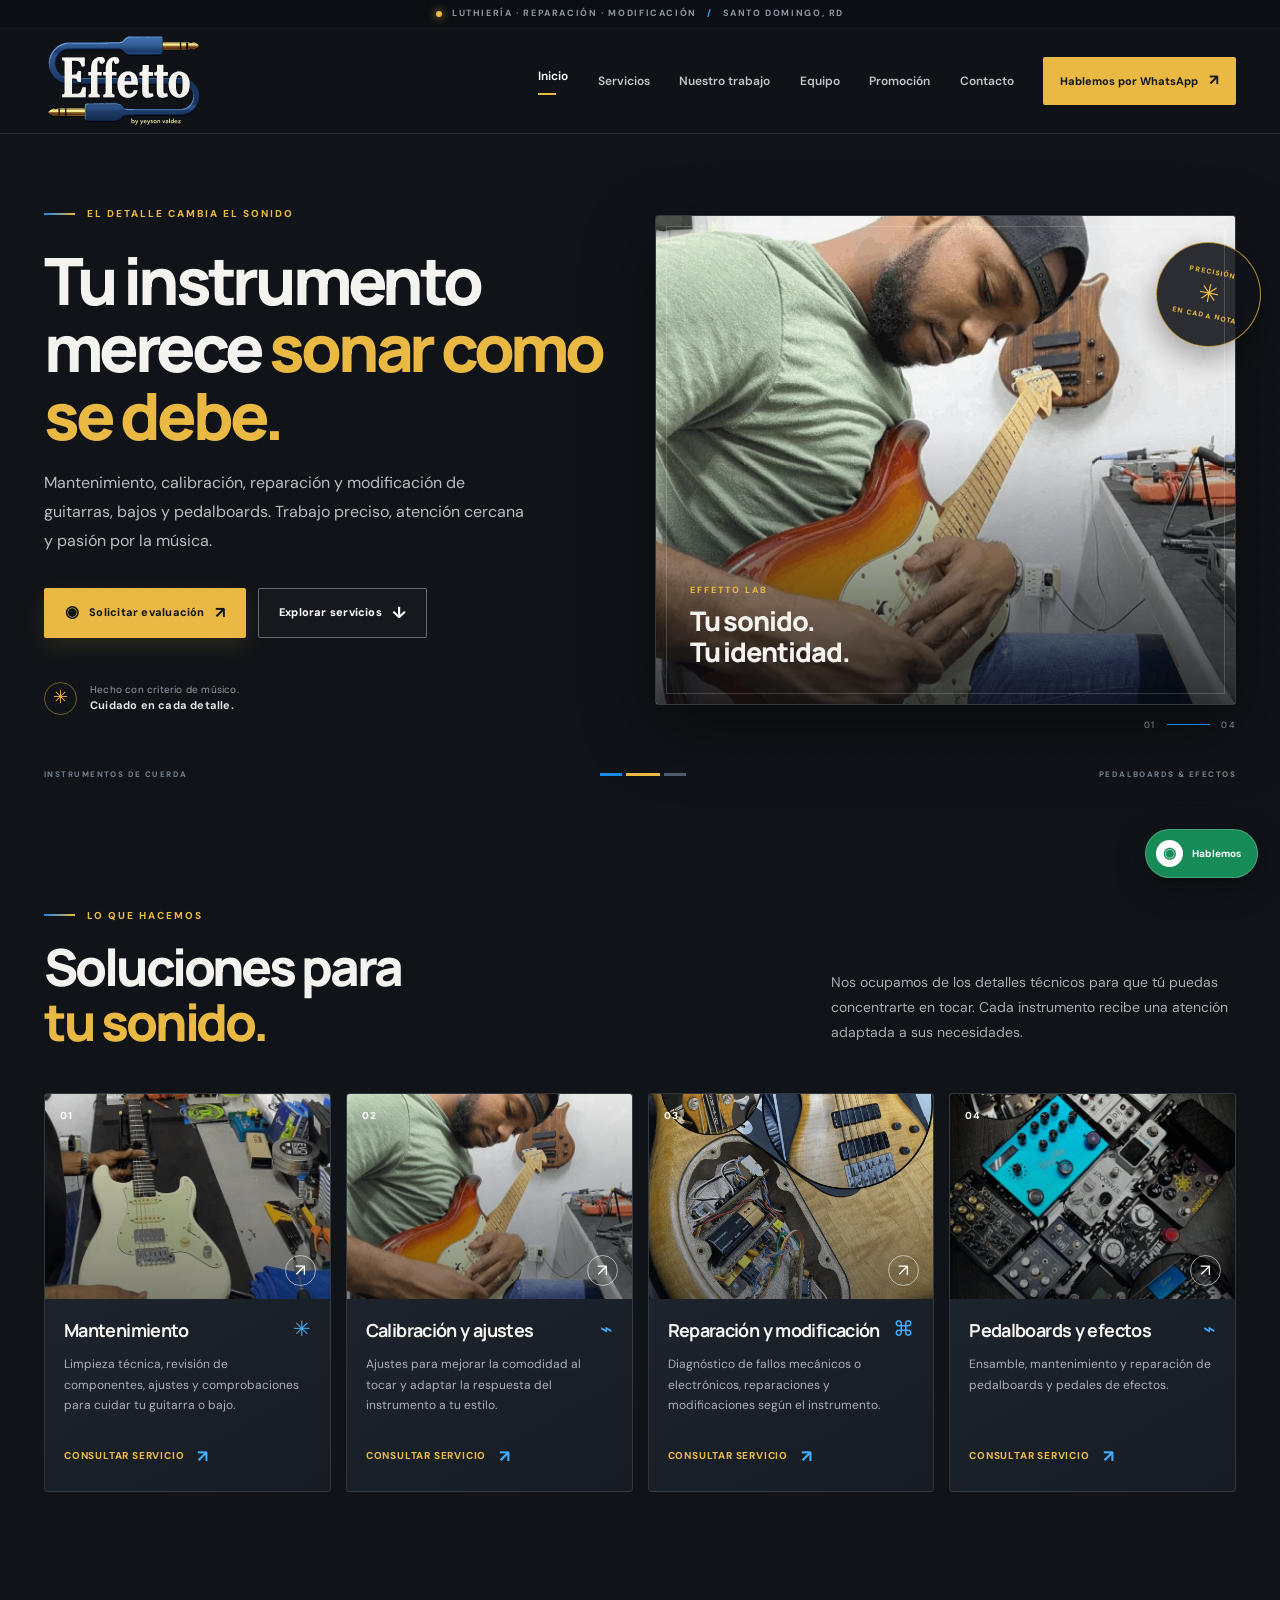
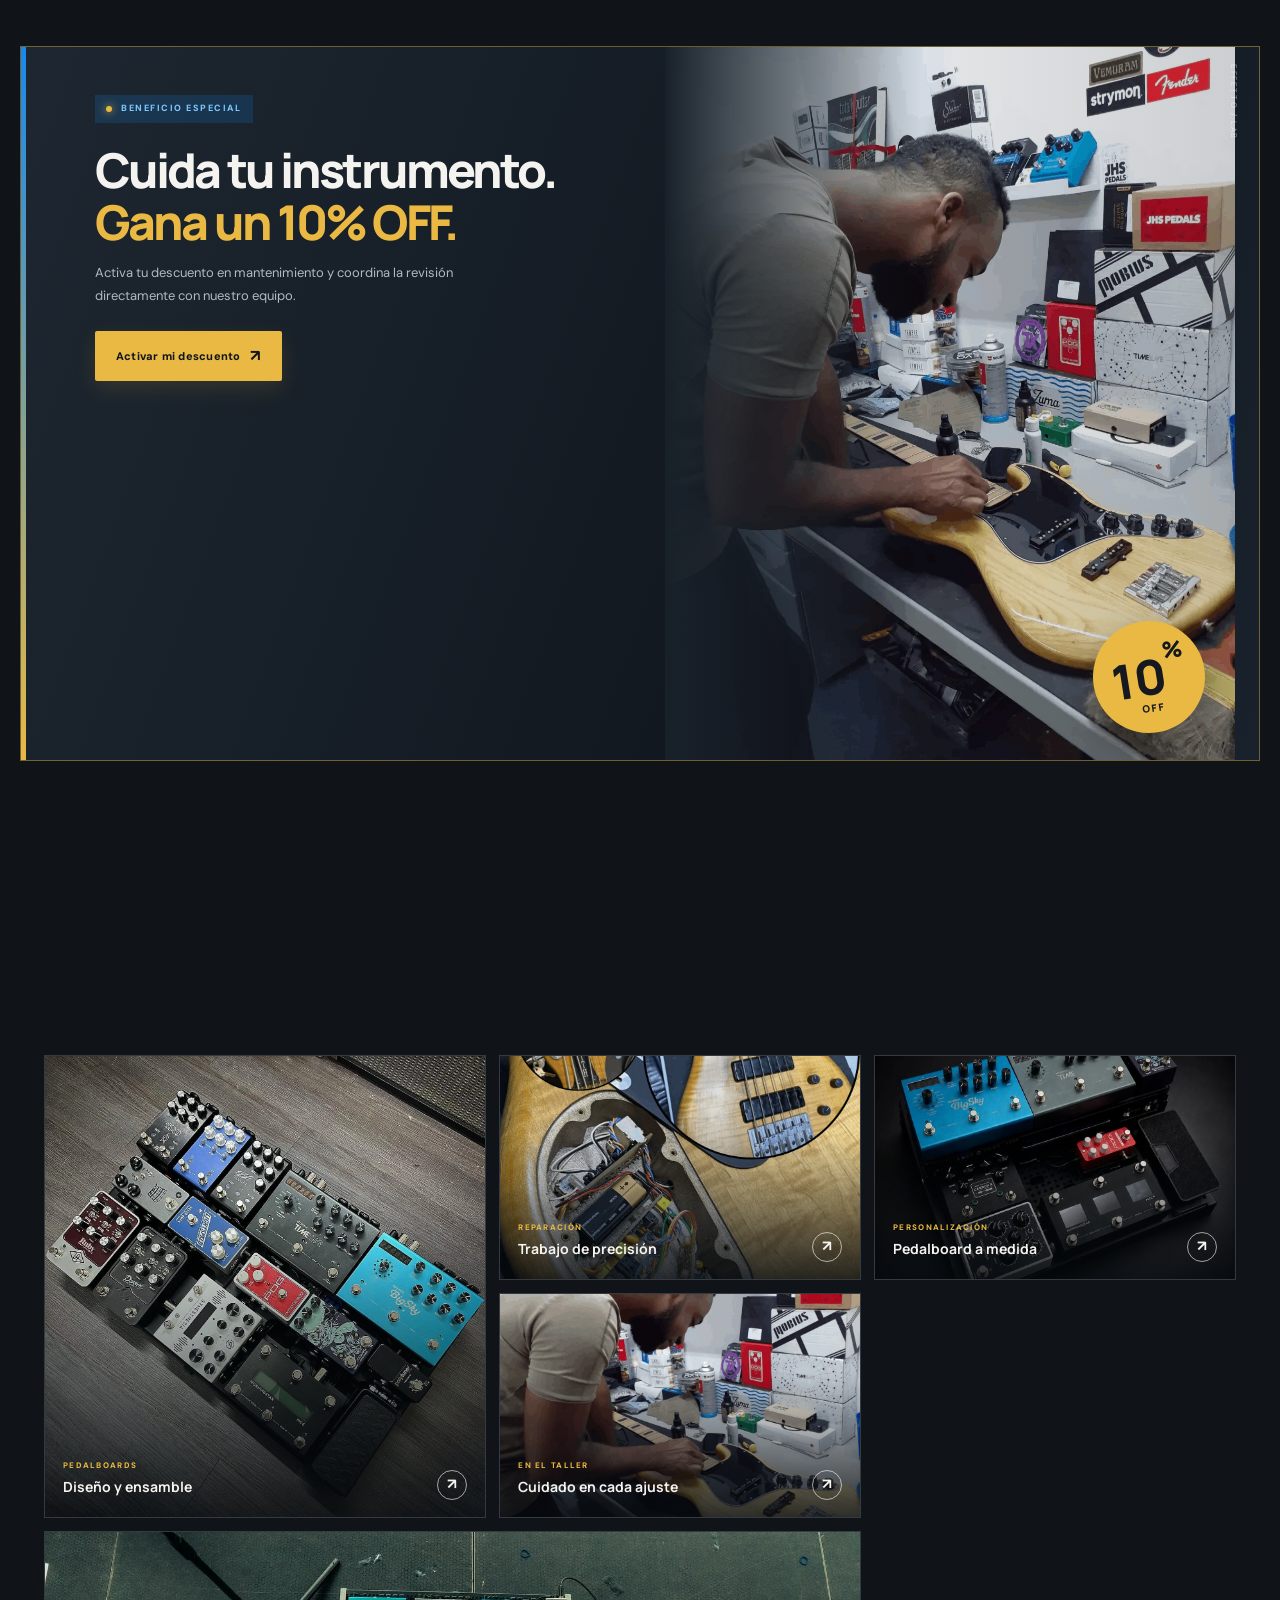
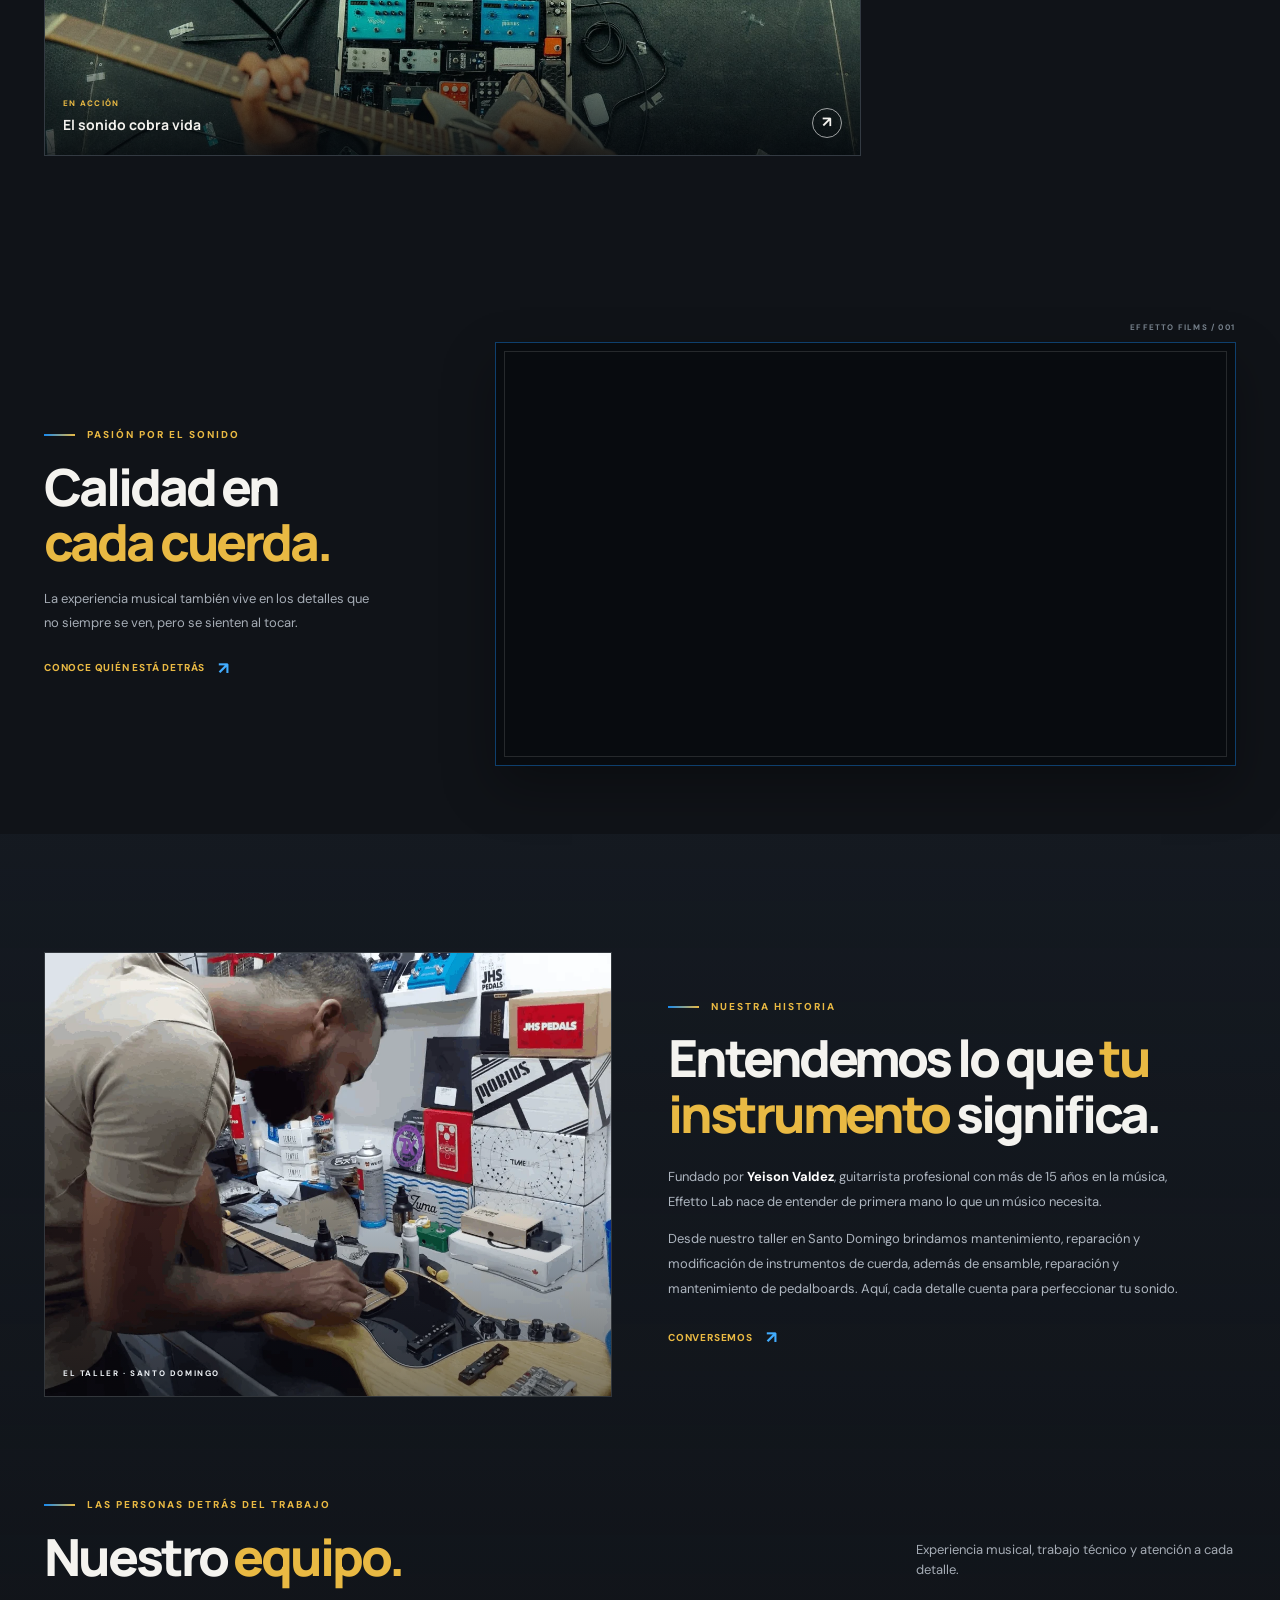
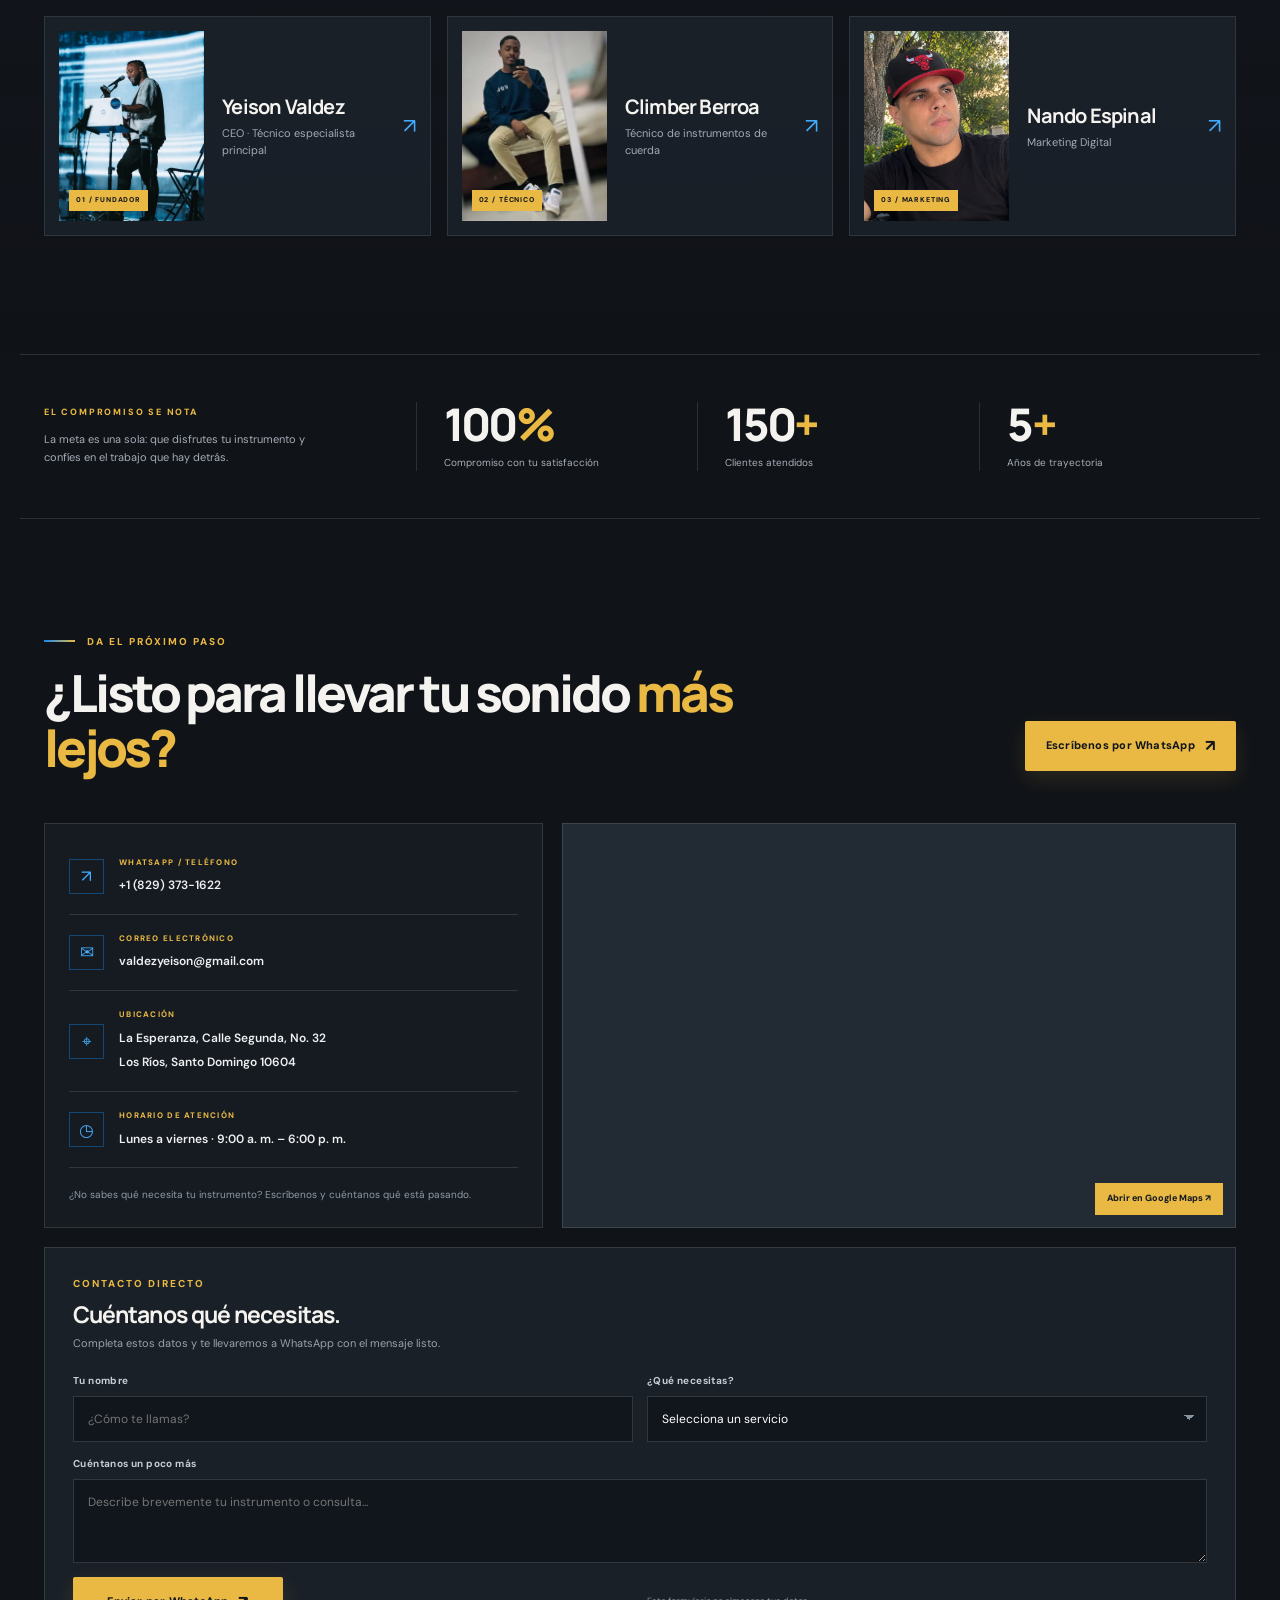
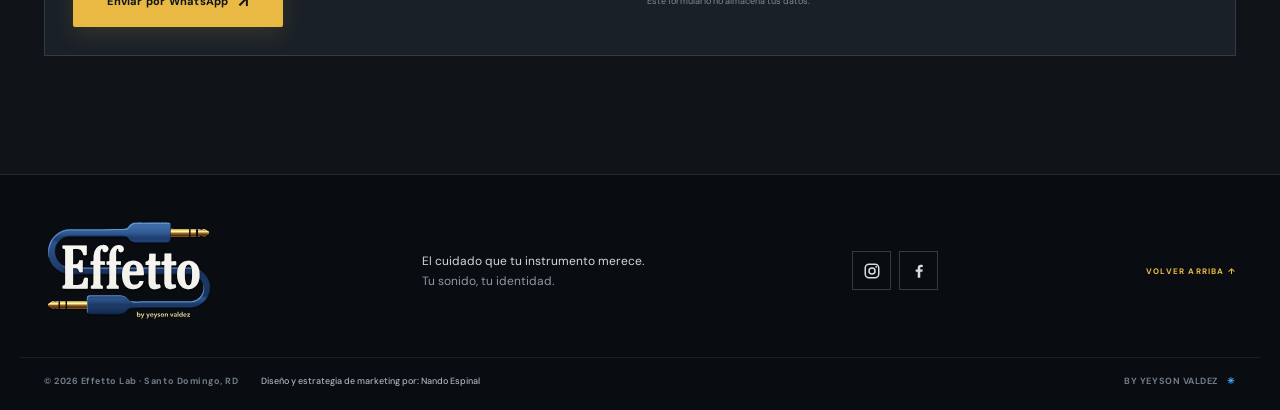
==== effetto-lab-web/index.html @ 677cebee "Add files via upload" ====
<!doctype html>
<html lang="es">
<head>
  <meta charset="utf-8">
  <meta name="viewport" content="width=device-width, initial-scale=1">
  <meta name="theme-color" content="#11151b">
  <meta name="description" content="Effetto Lab: luthería, mantenimiento, calibración, reparación y modificación de guitarras, bajos y pedalboards en Santo Domingo.">
  <title>Effetto Lab — Tu sonido, en las mejores manos</title>
  <link rel="icon" href="assets/images/effetto-logo.svg" type="image/svg+xml">
  <link rel="alternate icon" href="assets/images/effetto-logo.png" type="image/png">
  <link rel="preconnect" href="https://fonts.googleapis.com">
  <link rel="preconnect" href="https://fonts.gstatic.com" crossorigin>
  <link href="https://fonts.googleapis.com/css2?family=DM+Sans:wght@400;500;600;700&family=Manrope:wght@400;500;600;700;800&display=swap" rel="stylesheet">
  <link rel="stylesheet" href="styles.css">
</head>
<body>
  <div class="topline"><span class="topline-dot"></span> LUTHIERÍA · REPARACIÓN · MODIFICACIÓN <span class="topline-separator">/</span> SANTO DOMINGO, RD</div>

  <header class="site-header" id="inicio">
    <div class="nav-wrap">
      <a class="brand" href="#inicio" aria-label="Effetto Lab, inicio">
        <picture><source srcset="assets/images/effetto-logo.svg" type="image/svg+xml"><img src="assets/images/effetto-logo.png" alt="Effetto by Yeyson Valdez"></picture>
      </a>
      <button class="menu-toggle" aria-label="Abrir menú" aria-expanded="false" aria-controls="main-nav">
        <span></span><span></span><span></span>
      </button>
      <nav class="main-nav" id="main-nav" aria-label="Navegación principal">
        <a class="nav-link active" href="#inicio">Inicio</a>
        <a class="nav-link" href="#servicios">Servicios</a>
        <a class="nav-link" href="#trabajos">Nuestro trabajo</a>
        <a class="nav-link" href="#equipo">Equipo</a>
        <a class="nav-link" href="#promocion">Promoción</a>
        <a class="nav-link" href="#contacto">Contacto</a>
        <a class="nav-cta" href="https://wa.me/18293731622" target="_blank" rel="noopener">Hablemos por WhatsApp <span aria-hidden="true">↗</span></a>
      </nav>
    </div>
  </header>

  <main>
    <section class="hero section-shell" aria-labelledby="hero-title">
      <div class="hero-copy reveal">
        <div class="eyebrow"><span class="eyebrow-line"></span> EL DETALLE CAMBIA EL SONIDO</div>
        <h1 id="hero-title">Tu instrumento merece <em>sonar como se debe.</em></h1>
        <p class="hero-lede">Mantenimiento, calibración, reparación y modificación de guitarras, bajos y pedalboards. Trabajo preciso, atención cercana y pasión por la música.</p>
        <div class="hero-actions">
          <a class="button button-yellow" href="https://wa.me/18293731622?text=Hola%20Effetto%20Lab%2C%20quiero%20solicitar%20una%20evaluaci%C3%B3n%20para%20mi%20instrumento." target="_blank" rel="noopener"><span class="wa-mark">◉</span> Solicitar evaluación <span class="button-arrow">↗</span></a>
          <a class="button button-outline" href="#servicios">Explorar servicios <span class="button-arrow">↓</span></a>
        </div>
        <div class="hero-note"><span class="note-star">✳</span><span>Hecho con criterio de músico.<br><strong>Cuidado en cada detalle.</strong></span></div>
      </div>
      <div class="hero-visual reveal reveal-delay">
        <div class="hero-image-frame">
          <img src="assets/images/calibracion.webp" alt="Trabajo de calibración en una guitarra eléctrica" fetchpriority="high">
          <div class="image-vignette"></div>
          <div class="hero-image-label"><span class="label-kicker">EFFETTO LAB</span><strong>Tu sonido.<br>Tu identidad.</strong></div>
        </div>
        <div class="hero-stamp"><span class="stamp-top">PRECISIÓN</span><span class="stamp-symbol">✳</span><span class="stamp-bottom">EN CADA NOTA</span></div>
        <div class="hero-index">01 <span></span> 04</div>
      </div>
      <div class="hero-bottomline"><span>INSTRUMENTOS DE CUERDA</span><span class="bottomline-bars"><i></i><i></i><i></i></span><span>PEDALBOARDS & EFECTOS</span></div>
    </section>

    <section class="services section-pad" id="servicios" aria-labelledby="services-title">
      <div class="section-heading reveal">
        <div><div class="eyebrow"><span class="eyebrow-line"></span> LO QUE HACEMOS</div><h2 id="services-title">Soluciones para<br><em>tu sonido.</em></h2></div>
        <p>Nos ocupamos de los detalles técnicos para que tú puedas concentrarte en tocar. Cada instrumento recibe una atención adaptada a sus necesidades.</p>
      </div>
      <div class="service-grid">
        <article class="service-card reveal">
          <a class="service-image" href="https://wa.me/18293731622?text=Hola%20Effetto%20Lab%2C%20me%20interesa%20el%20servicio%20de%20mantenimiento%20de%20guitarras%20y%20bajos." target="_blank" rel="noopener" aria-label="Consultar mantenimiento">
            <img src="assets/images/mantenimiento.webp" alt="Mantenimiento de guitarra eléctrica" loading="lazy"><span class="service-number">01</span><span class="image-link">↗</span>
          </a>
          <div class="service-body"><div class="service-title-row"><h3>Mantenimiento</h3><span class="service-symbol">✳</span></div><p>Limpieza técnica, revisión de componentes, ajustes y comprobaciones para cuidar tu guitarra o bajo.</p><a class="text-link" href="https://wa.me/18293731622?text=Hola%20Effetto%20Lab%2C%20quiero%20consultar%20sobre%20mantenimiento%20de%20mi%20instrumento." target="_blank" rel="noopener">Consultar servicio <span>↗</span></a></div>
        </article>
        <article class="service-card reveal reveal-delay-1">
          <a class="service-image" href="https://wa.me/18293731622?text=Hola%20Effetto%20Lab%2C%20me%20interesa%20calibrar%20mi%20instrumento." target="_blank" rel="noopener" aria-label="Consultar calibración">
            <img src="assets/images/calibracion.webp" alt="Calibración y ajuste de guitarra" loading="lazy"><span class="service-number">02</span><span class="image-link">↗</span>
          </a>
          <div class="service-body"><div class="service-title-row"><h3>Calibración y ajustes</h3><span class="service-symbol">⌁</span></div><p>Ajustes para mejorar la comodidad al tocar y adaptar la respuesta del instrumento a tu estilo.</p><a class="text-link" href="https://wa.me/18293731622?text=Hola%20Effetto%20Lab%2C%20quiero%20consultar%20sobre%20calibraci%C3%B3n%20y%20ajustes." target="_blank" rel="noopener">Consultar servicio <span>↗</span></a></div>
        </article>
        <article class="service-card reveal reveal-delay-2">
          <a class="service-image" href="https://wa.me/18293731622?text=Hola%20Effetto%20Lab%2C%20necesito%20ayuda%20con%20la%20reparaci%C3%B3n%20de%20un%20instrumento." target="_blank" rel="noopener" aria-label="Consultar reparación">
            <img src="assets/images/reparacion-bajo.webp" alt="Reparación de componentes de un bajo" loading="lazy"><span class="service-number">03</span><span class="image-link">↗</span>
          </a>
          <div class="service-body"><div class="service-title-row"><h3>Reparación y modificación</h3><span class="service-symbol">⌘</span></div><p>Diagnóstico de fallos mecánicos o electrónicos, reparaciones y modificaciones según el instrumento.</p><a class="text-link" href="https://wa.me/18293731622?text=Hola%20Effetto%20Lab%2C%20quiero%20consultar%20sobre%20una%20reparaci%C3%B3n%20o%20modificaci%C3%B3n." target="_blank" rel="noopener">Consultar servicio <span>↗</span></a></div>
        </article>
        <article class="service-card reveal reveal-delay-3">
          <a class="service-image" href="https://wa.me/18293731622?text=Hola%20Effetto%20Lab%2C%20me%20interesa%20el%20ensamble%20o%20mantenimiento%20de%20una%20pedalboard." target="_blank" rel="noopener" aria-label="Consultar pedalboards">
            <img src="assets/images/pedalboard-effetto.webp" alt="Pedalboard ensamblada por Effetto Lab" loading="lazy"><span class="service-number">04</span><span class="image-link">↗</span>
          </a>
          <div class="service-body"><div class="service-title-row"><h3>Pedalboards y efectos</h3><span class="service-symbol">⌁</span></div><p>Ensamble, mantenimiento y reparación de pedalboards y pedales de efectos.</p><a class="text-link" href="https://wa.me/18293731622?text=Hola%20Effetto%20Lab%2C%20quiero%20cotizar%20una%20pedalboard." target="_blank" rel="noopener">Consultar servicio <span>↗</span></a></div>
        </article>
      </div>
    </section>

    <section class="promo-band section-shell reveal" id="promocion" aria-labelledby="promo-title">
      <div class="promo-text">
        <span class="promo-tag"><span></span> BENEFICIO ESPECIAL</span>
        <h2 id="promo-title">Cuida tu instrumento.<br><em>Gana un 10% OFF.</em></h2>
        <p>Activa tu descuento en mantenimiento y coordina la revisión directamente con nuestro equipo.</p>
        <a class="button button-yellow" href="https://wa.me/18293731622?text=Hola%20Effetto%20Lab%2C%20encontr%C3%A9%20el%20c%C3%B3digo%20de%20descuento%20del%2010%25%20en%20la%20p%C3%A1gina%20web%20y%20quiero%20solicitar%20una%20cotizaci%C3%B3n." target="_blank" rel="noopener">Activar mi descuento <span class="button-arrow">↗</span></a>
      </div>
      <div class="promo-visual"><img src="assets/images/yeison-taller.webp" alt="Técnico trabajando en un instrumento en el taller" loading="lazy"><div class="promo-percent">10<span>%</span><small>OFF</small></div></div>
      <div class="promo-decoration" aria-hidden="true">EFFETTO / LAB</div>
    </section>

    <section class="work section-pad" id="trabajos" aria-labelledby="work-title">
      <div class="section-heading work-heading reveal">
        <div><div class="eyebrow"><span class="eyebrow-line"></span> HECHO EN EL TALLER</div><h2 id="work-title">El trabajo habla<br><em>por sí solo.</em></h2></div>
        <div class="work-intro"><p>Una mirada a instrumentos, reparaciones y pedalboards que forman parte de nuestro día a día.</p><div class="filters" role="group" aria-label="Filtrar trabajos"><button class="filter-btn is-active" data-filter="all">Todo</button><button class="filter-btn" data-filter="instrumentos">Instrumentos</button><button class="filter-btn" data-filter="pedalboards">Pedalboards</button></div></div>
      </div>
      <div class="work-grid">
        <a class="work-card work-card-large reveal" href="assets/images/pedalboard-proyectos.webp" data-lightbox="gallery" data-category="pedalboards" aria-label="Ver proyecto de pedalboard"><img src="assets/images/pedalboard-proyectos.webp" alt="Pedalboard personalizada con varios pedales de efectos" loading="lazy"><span class="work-caption"><span><small>PEDALBOARDS</small><strong>Diseño y ensamble</strong></span><b>↗</b></span></a>
        <a class="work-card reveal reveal-delay-1" href="assets/images/reparacion-bajo.webp" data-lightbox="gallery" data-category="instrumentos" aria-label="Ver reparación de bajo"><img src="assets/images/reparacion-bajo.webp" alt="Detalle de reparación en un bajo eléctrico" loading="lazy"><span class="work-caption"><span><small>REPARACIÓN</small><strong>Trabajo de precisión</strong></span><b>↗</b></span></a>
        <a class="work-card reveal reveal-delay-2" href="assets/images/pedalboard-negra.webp" data-lightbox="gallery" data-category="pedalboards" aria-label="Ver pedalboard negra"><img src="assets/images/pedalboard-negra.webp" alt="Pedalboard de acabado negro" loading="lazy"><span class="work-caption"><span><small>PERSONALIZACIÓN</small><strong>Pedalboard a medida</strong></span><b>↗</b></span></a>
        <a class="work-card reveal" href="assets/images/yeison-taller.webp" data-lightbox="gallery" data-category="instrumentos" aria-label="Ver trabajo de taller"><img src="assets/images/yeison-taller.webp" alt="Yeison trabajando en una guitarra" loading="lazy"><span class="work-caption"><span><small>EN EL TALLER</small><strong>Cuidado en cada ajuste</strong></span><b>↗</b></span></a>
        <a class="work-card work-card-wide reveal reveal-delay-1" href="assets/images/escenario-musical.webp" data-lightbox="gallery" data-category="pedalboards" aria-label="Ver equipo en contexto musical"><img src="assets/images/escenario-musical.webp" alt="Guitarra y pedalera en un entorno musical" loading="lazy"><span class="work-caption"><span><small>EN ACCIÓN</small><strong>El sonido cobra vida</strong></span><b>↗</b></span></a>
      </div>
    </section>

    <section class="video-section section-shell reveal" aria-labelledby="video-title">
      <div class="video-copy"><div class="eyebrow"><span class="eyebrow-line"></span> PASIÓN POR EL SONIDO</div><h2 id="video-title">Calidad en<br><em>cada cuerda.</em></h2><p>La experiencia musical también vive en los detalles que no siempre se ven, pero se sienten al tocar.</p><a class="text-link" href="#equipo">Conoce quién está detrás <span>↗</span></a></div>
      <div class="video-frame"><iframe src="https://www.youtube-nocookie.com/embed/9QWwLAcamxk?rel=0" title="Effetto Lab — Calidad en cada cuerda" loading="lazy" allow="accelerometer; autoplay; clipboard-write; encrypted-media; gyroscope; picture-in-picture; web-share" referrerpolicy="strict-origin-when-cross-origin" allowfullscreen></iframe><span class="video-corner">EFFETTO FILMS / 001</span></div>
    </section>

    <section class="about-team section-pad" id="equipo" aria-labelledby="team-title">
      <div class="about-panel reveal">
        <div class="about-image"><img src="assets/images/yeison-taller.webp" alt="Yeison Valdez trabajando en el taller" loading="lazy"><span class="image-caption">EL TALLER · SANTO DOMINGO</span></div>
        <div class="about-copy"><div class="eyebrow"><span class="eyebrow-line"></span> NUESTRA HISTORIA</div><h2>Entendemos lo que <em>tu instrumento</em> significa.</h2><p>Fundado por <strong>Yeison Valdez</strong>, guitarrista profesional con más de 15 años en la música, Effetto Lab nace de entender de primera mano lo que un músico necesita.</p><p>Desde nuestro taller en Santo Domingo brindamos mantenimiento, reparación y modificación de instrumentos de cuerda, además de ensamble, reparación y mantenimiento de pedalboards. Aquí, cada detalle cuenta para perfeccionar tu sonido.</p><a class="text-link" href="https://wa.me/18293731622?text=Hola%20Effetto%20Lab%2C%20me%20gustar%C3%ADa%20conocer%20m%C3%A1s%20sobre%20el%20taller." target="_blank" rel="noopener">Conversemos <span>↗</span></a></div>
      </div>
      <div class="team-heading reveal"><div><div class="eyebrow"><span class="eyebrow-line"></span> LAS PERSONAS DETRÁS DEL TRABAJO</div><h2 id="team-title">Nuestro <em>equipo.</em></h2></div><p>Experiencia musical, trabajo técnico y atención a cada detalle.</p></div>
      <div class="team-grid">
        <article class="team-card reveal"><div class="team-photo"><img src="assets/images/yeison-valdez.webp" alt="Yeison Valdez" loading="lazy"><span>01 / FUNDADOR</span></div><div class="team-meta"><div><h3>Yeison Valdez</h3><p>CEO · Técnico especialista principal</p></div><span class="team-arrow">↗</span></div></article>
        <article class="team-card reveal reveal-delay-1"><div class="team-photo"><img src="assets/images/climber-berroa.webp" alt="Climber Berroa" loading="lazy"><span>02 / TÉCNICO</span></div><div class="team-meta"><div><h3>Climber Berroa</h3><p>Técnico de instrumentos de cuerda</p></div><span class="team-arrow">↗</span></div></article>
        <article class="team-card reveal reveal-delay-2"><div class="team-photo team-photo-nando"><img src="assets/images/nando-espinal.webp" alt="Nando Espinal" loading="lazy"><span>03 / MARKETING</span></div><div class="team-meta"><div><h3>Nando Espinal</h3><p>Marketing Digital</p></div><span class="team-arrow">↗</span></div></article>
      </div>
    </section>

    <section class="numbers section-shell reveal" aria-label="Effetto Lab en cifras">
      <div class="numbers-intro"><span class="eyebrow">EL COMPROMISO SE NOTA</span><p>La meta es una sola: que disfrutes tu instrumento y confíes en el trabajo que hay detrás.</p></div>
      <div class="number-item"><strong>100<span>%</span></strong><small>Compromiso con tu satisfacción</small></div>
      <div class="number-item"><strong>150<span>+</span></strong><small>Clientes atendidos</small></div>
      <div class="number-item"><strong>5<span>+</span></strong><small>Años de trayectoria</small></div>
    </section>

    <section class="contact-section section-pad" id="contacto" aria-labelledby="contact-title">
      <div class="contact-head reveal"><div><div class="eyebrow"><span class="eyebrow-line"></span> DA EL PRÓXIMO PASO</div><h2 id="contact-title">¿Listo para llevar tu sonido <em>más lejos?</em></h2></div><a class="button button-yellow" href="https://wa.me/18293731622?text=Hola%20Effetto%20Lab%2C%20quiero%20recibir%20asesor%C3%ADa%20para%20mi%20instrumento." target="_blank" rel="noopener">Escríbenos por WhatsApp <span class="button-arrow">↗</span></a></div>
      <div class="contact-grid reveal">
        <div class="contact-details">
          <a class="contact-item" href="https://wa.me/18293731622" target="_blank" rel="noopener"><span class="contact-icon">↗</span><span><small>WHATSAPP / TELÉFONO</small><strong>+1 (829) 373-1622</strong></span></a>
          <a class="contact-item" href="mailto:valdezyeison@gmail.com"><span class="contact-icon">✉</span><span><small>CORREO ELECTRÓNICO</small><strong>valdezyeison@gmail.com</strong></span></a>
          <div class="contact-item"><span class="contact-icon">⌖</span><span><small>UBICACIÓN</small><strong>La Esperanza, Calle Segunda, No. 32<br>Los Ríos, Santo Domingo 10604</strong></span></div>
          <div class="contact-item"><span class="contact-icon">◷</span><span><small>HORARIO DE ATENCIÓN</small><strong>Lunes a viernes · 9:00 a. m. – 6:00 p. m.</strong></span></div>
          <p class="contact-footnote">¿No sabes qué necesita tu instrumento? Escríbenos y cuéntanos qué está pasando.</p>
        </div>
        <div class="map-frame"><iframe title="Ubicación de Effetto Lab en Los Ríos, Santo Domingo" src="https://www.google.com/maps/embed?pb=!1m18!1m12!1m3!1d3783.664838619053!2d-69.96259692480885!3d18.49883478259048!2m3!1f0!2f0!3f0!3m2!1i1024!2i768!4f13.1!3m3!1m2!1s0x8eaf8b055c3882e3%3A0xc801f96b6e8cc8cd!2sEffetto%20pedalboard!5e0!3m2!1ses-419!2sdo!4v1793145932732!5m2!1ses-419!2sdo" loading="lazy" referrerpolicy="no-referrer-when-downgrade" allowfullscreen></iframe><a href="https://www.google.com/maps/search/?api=1&query=Effetto+pedalboard+Los+Rios+Santo+Domingo" target="_blank" rel="noopener">Abrir en Google Maps ↗</a></div>
      </div>
      <form class="quick-form reveal" id="quick-form">
        <div class="form-heading"><span class="eyebrow">CONTACTO DIRECTO</span><h3>Cuéntanos qué necesitas.</h3><p>Completa estos datos y te llevaremos a WhatsApp con el mensaje listo.</p></div>
        <label>Tu nombre<input type="text" name="name" placeholder="¿Cómo te llamas?" required></label>
        <label>¿Qué necesitas?<select name="service" required><option value="" disabled selected>Selecciona un servicio</option><option>Mantenimiento</option><option>Calibración y ajustes</option><option>Reparación o modificación</option><option>Pedalboards y efectos</option><option>Quiero recibir asesoría</option></select></label>
        <label class="message-field">Cuéntanos un poco más<textarea name="message" rows="3" placeholder="Describe brevemente tu instrumento o consulta..."></textarea></label>
        <button class="button button-yellow form-submit" type="submit">Enviar por WhatsApp <span class="button-arrow">↗</span></button>
        <span class="form-note" id="form-note" aria-live="polite">Este formulario no almacena tus datos.</span>
      </form>
    </section>
  </main>

  <footer class="site-footer">
    <div class="footer-main">
      <a class="footer-brand" href="#inicio" aria-label="Effetto by Yeyson Valdez, volver al inicio"><picture><source srcset="assets/images/effetto-logo.svg" type="image/svg+xml"><img src="assets/images/effetto-logo.png" alt="Effetto by Yeyson Valdez"></picture></a>
      <p>El cuidado que tu instrumento merece.<br><span>Tu sonido, tu identidad.</span></p>
      <div class="footer-social">
        <a href="https://www.instagram.com/effetto.lab/" target="_blank" rel="noopener noreferrer" aria-label="Instagram de Effetto Lab">
          <svg class="social-icon" viewBox="0 0 24 24" aria-hidden="true" focusable="false"><rect x="3" y="3" width="18" height="18" rx="5" fill="none" stroke="currentColor" stroke-width="2"/><circle cx="12" cy="12" r="4" fill="none" stroke="currentColor" stroke-width="2"/><circle cx="17.6" cy="6.6" r="1.2" fill="currentColor"/></svg>
        </a>
        <a href="https://www.facebook.com/Effectto.lab" target="_blank" rel="noopener noreferrer" aria-label="Facebook de Effetto Lab">
          <svg class="social-icon" viewBox="0 0 24 24" aria-hidden="true" focusable="false"><path fill="currentColor" d="M13.7 21v-8h2.8l.4-3h-3.2V8.1c0-.9.3-1.5 1.6-1.5H17V3.9c-.3 0-1.3-.1-2.5-.1-2.5 0-4.2 1.5-4.2 4.3V10H7.6v3h2.7v8h3.4Z"/></svg>
        </a>
      </div>
      <a class="back-top" href="#inicio">VOLVER ARRIBA ↑</a>
    </div>
    <div class="footer-bottom">
      <span class="footer-copyright">© <span id="year"></span> Effetto Lab · Santo Domingo, RD</span>
      <a class="footer-credit" href="https://www.instagram.com/nandoespinalh/" target="_blank" rel="noopener noreferrer">Diseño y estrategia de marketing por: Nando Espinal</a>
      <span class="footer-signature">BY YEYSON VALDEZ <i>✳</i></span>
    </div>
  </footer>

  <a class="floating-wa" href="https://wa.me/18293731622?text=Hola%20Effetto%20Lab%2C%20vengo%20desde%20su%20p%C3%A1gina%20web." target="_blank" rel="noopener" aria-label="Escribir a Effetto Lab por WhatsApp"><span class="wa-bubble">◉</span><span>Hablemos</span></a>

  <div class="lightbox" id="lightbox" role="dialog" aria-modal="true" aria-label="Vista ampliada de fotografía"><button class="lightbox-close" aria-label="Cerrar imagen">×</button><button class="lightbox-prev" aria-label="Imagen anterior">←</button><img src="" alt=""><button class="lightbox-next" aria-label="Imagen siguiente">→</button><span class="lightbox-count"></span></div>
  <script src="script.js"></script>
</body>
</html>
---- effetto-lab-web/styles.css ----
:root {
  --bg: #101318;
  --bg-2: #151a21;
  --panel: #1b2129;
  --panel-light: #222a34;
  --text: #f4f3ef;
  --muted: #a6adb6;
  --line: rgba(255,255,255,.12);
  --blue: #1689ef;
  --blue-2: #42adff;
  --gold: #e9b943;
  --gold-bright: #f5ca55;
  --font: 'DM Sans', Arial, sans-serif;
  --display: 'Manrope', 'DM Sans', Arial, sans-serif;
  --max: 1240px;
}
* { box-sizing: border-box; }
html { scroll-behavior: smooth; scroll-padding-top: 100px; }
body { margin: 0; color: var(--text); background: var(--bg); font-family: var(--font); line-height: 1.55; overflow-x: hidden; }
body::before { content: ''; position: fixed; inset: 0; pointer-events: none; z-index: -1; opacity: .13; background-image: radial-gradient(rgba(255,255,255,.13) .55px, transparent .55px); background-size: 5px 5px; }
a { color: inherit; text-decoration: none; }
img { display: block; max-width: 100%; }
button, input, select, textarea { font: inherit; }
button, a { -webkit-tap-highlight-color: transparent; }
::selection { background: var(--blue); color: white; }
.topline { min-height: 29px; display:flex; align-items:center; justify-content:center; gap:10px; padding:6px 16px; background:#0b0e12; border-bottom:1px solid rgba(255,255,255,.06); color:#8e98a3; font-size:9px; font-weight:700; letter-spacing:.18em; }
.topline-dot { width:6px; height:6px; border-radius:50%; background:var(--gold); box-shadow:0 0 10px var(--gold); }
.topline-separator { color:var(--blue-2); }
.site-header { position:sticky; top:0; z-index:50; background:rgba(16,19,24,.91); backdrop-filter:blur(18px); border-bottom:1px solid var(--line); }
.nav-wrap { max-width:var(--max); min-height:100px; margin:auto; padding:5px 24px; display:flex; align-items:center; justify-content:space-between; gap:30px; }
.brand { width:160px; height:94px; display:flex; align-items:center; overflow:hidden; flex:none; }
.brand picture,.footer-brand picture { display:block; width:100%; height:100%; }
.brand img,.footer-brand img { width:100%; height:100%; object-fit:contain; }
.main-nav { display:flex; align-items:center; gap:clamp(14px,2.3vw,31px); }
.nav-link { color:#c1c6cc; font-size:12px; font-weight:600; transition:color .2s ease; white-space:nowrap; }
.nav-link:hover,.nav-link.active { color:white; }
.nav-link.active::after { content:''; display:block; width:18px; height:2px; margin-top:7px; background:var(--gold); }
.nav-cta { padding:12px 17px; background:var(--gold); border-radius:2px; color:#16191e; font-size:11px; font-weight:800; white-space:nowrap; transition:transform .2s, background .2s; }
.nav-cta:hover { transform:translateY(-2px); background:var(--gold-bright); }
.nav-cta span { padding-left:8px; font-size:15px; }
.menu-toggle { display:none; background:none; border:0; padding:10px; cursor:pointer; }
.menu-toggle span { display:block; width:24px; height:2px; margin:5px; background:white; transition:.2s; }
.section-shell,.section-pad { max-width:var(--max); margin-inline:auto; }
.section-shell { padding-inline:24px; }
.section-pad { padding:118px 24px; }
.hero { min-height:650px; display:grid; grid-template-columns: .98fr 1.02fr; align-items:center; gap:52px; position:relative; padding-top:72px; padding-bottom:93px; }
.hero-copy { max-width:600px; position:relative; z-index:2; }
.eyebrow { display:flex; align-items:center; gap:12px; color:var(--gold); font-size:10px; letter-spacing:.2em; font-weight:800; }
.eyebrow-line { width:31px; height:2px; background:linear-gradient(90deg,var(--blue),var(--gold)); display:inline-block; }
h1,h2,h3,p { margin-top:0; }
.hero h1 { margin:25px 0 19px; font:800 clamp(44px,5.1vw,72px)/1.04 var(--display); letter-spacing:-.065em; max-width:630px; }
h1 em,h2 em { color:var(--gold); font-style:normal; }
.hero-lede { max-width:485px; color:#b8bec6; font-size:16px; line-height:1.8; }
.hero-actions { display:flex; gap:12px; flex-wrap:wrap; margin-top:32px; }
.button { display:inline-flex; align-items:center; justify-content:center; gap:10px; min-height:50px; padding:0 20px; border:1px solid transparent; border-radius:2px; font-size:11px; font-weight:800; letter-spacing:.02em; cursor:pointer; transition:transform .22s,background .22s,border-color .22s; }
.button:hover { transform:translateY(-3px); }
.button-yellow { color:#12161b; background:var(--gold); box-shadow:0 8px 22px rgba(233,185,67,.13); }
.button-yellow:hover { background:var(--gold-bright); }
.button-outline { color:white; border-color:rgba(255,255,255,.35); background:rgba(255,255,255,.025); }
.button-outline:hover { border-color:var(--blue-2); background:rgba(22,137,239,.1); }
.button-arrow { font-size:16px; line-height:1; }
.wa-mark { font-size:16px; }
.hero-note { display:flex; align-items:center; gap:13px; margin-top:44px; color:#929ba6; font-size:10px; letter-spacing:.02em; }
.hero-note strong { color:#e2e4e7; font-size:11px; }
.note-star { width:33px; height:33px; display:grid; place-items:center; color:var(--gold); border:1px solid rgba(233,185,67,.45); border-radius:50%; font-size:18px; }
.hero-visual { position:relative; min-width:0; }
.hero-image-frame { height:490px; position:relative; overflow:hidden; border-radius:3px; border:1px solid rgba(255,255,255,.16); box-shadow:0 25px 70px rgba(0,0,0,.45); }
.hero-image-frame::before { content:''; position:absolute; z-index:1; inset:10px; border:1px solid rgba(255,255,255,.17); pointer-events:none; }
.hero-image-frame img { width:100%; height:100%; object-fit:cover; object-position:center 45%; filter:saturate(.9); }
.image-vignette { position:absolute; inset:0; background:linear-gradient(180deg,transparent 44%,rgba(7,11,16,.8)); }
.hero-image-label { position:absolute; z-index:2; left:34px; bottom:34px; }
.label-kicker { color:var(--gold); display:block; font-size:9px; font-weight:800; letter-spacing:.23em; margin-bottom:9px; }
.hero-image-label strong { font:800 27px/1.05 var(--display); letter-spacing:-.04em; }
.hero-stamp { position:absolute; top:27px; right:-25px; width:105px; height:105px; border-radius:50%; display:flex; flex-direction:column; align-items:center; justify-content:center; border:1px solid rgba(233,185,67,.75); color:var(--gold); background:rgba(16,19,24,.88); transform:rotate(11deg); box-shadow:0 12px 28px rgba(0,0,0,.3); }
.stamp-top,.stamp-bottom { font-size:7px; font-weight:800; letter-spacing:.17em; }
.stamp-symbol { font-size:25px; line-height:1.3; }
.hero-index { position:absolute; right:0; bottom:-28px; color:#7f8994; font-size:9px; letter-spacing:.15em; }
.hero-index span { display:inline-block; width:43px; height:1px; margin:0 8px 3px; background:var(--blue); }
.hero-bottomline { position:absolute; bottom:27px; left:24px; right:24px; display:flex; align-items:center; justify-content:space-between; color:#737e89; font-size:8px; font-weight:800; letter-spacing:.18em; }
.bottomline-bars { display:flex; align-items:center; gap:4px; }
.bottomline-bars i { width:22px; height:3px; display:block; background:var(--blue); }
.bottomline-bars i:nth-child(2) { background:var(--gold); width:34px; }
.bottomline-bars i:nth-child(3) { background:#4f5c6c; }
.services { padding-top:100px; }
.section-heading { display:flex; align-items:end; justify-content:space-between; gap:50px; margin-bottom:43px; }
h2 { margin:16px 0 0; font:800 clamp(35px,4vw,54px)/1.08 var(--display); letter-spacing:-.06em; }
.section-heading > p { max-width:405px; margin:0 0 4px; color:var(--muted); font-size:14px; line-height:1.8; }
.service-grid { display:grid; grid-template-columns:repeat(4,1fr); gap:15px; }
.service-card { background:linear-gradient(150deg,#202832,#171c23); border:1px solid rgba(255,255,255,.1); border-radius:4px; overflow:hidden; transition:transform .25s,border-color .25s,box-shadow .25s; }
.service-card:hover { transform:translateY(-7px); border-color:rgba(22,137,239,.55); box-shadow:0 18px 36px rgba(0,0,0,.25); }
.service-image { height:205px; display:block; position:relative; overflow:hidden; background:#252c35; }
.service-image::after { content:''; position:absolute; inset:0; background:linear-gradient(180deg,rgba(5,9,14,.02),rgba(5,9,14,.48)); }
.service-image img { width:100%; height:100%; object-fit:cover; transition:transform .5s; }
.service-card:hover .service-image img { transform:scale(1.055); }
.service-number { position:absolute; z-index:2; top:14px; left:15px; color:white; font-size:10px; font-weight:700; letter-spacing:.1em; }
.image-link { position:absolute; z-index:2; right:14px; bottom:13px; width:31px; height:31px; display:grid; place-items:center; border:1px solid rgba(255,255,255,.55); border-radius:50%; color:white; font-size:17px; }
.service-body { padding:20px 19px 22px; }
.service-title-row { display:flex; justify-content:space-between; gap:12px; align-items:start; }
.service-body h3 { margin:0; font:700 18px/1.25 var(--display); letter-spacing:-.035em; }
.service-symbol { color:var(--blue-2); font-size:21px; line-height:1; }
.service-body p { min-height:70px; margin:13px 0 18px; color:#aab1ba; font-size:12px; line-height:1.7; }
.text-link { display:inline-flex; align-items:center; gap:13px; color:var(--gold); font-size:10px; font-weight:800; letter-spacing:.08em; text-transform:uppercase; }
.text-link span { color:var(--blue-2); font-size:17px; transition:transform .2s; }
.text-link:hover span { transform:translate(3px,-3px); }
.promo-band { min-height:370px; margin-top:36px; margin-bottom:55px; display:grid; grid-template-columns:1fr .92fr; align-items:stretch; position:relative; overflow:hidden; background:linear-gradient(110deg,#1e2731,#111820 60%,#19222c); border:1px solid rgba(233,185,67,.42); }
.promo-band::before { content:''; position:absolute; left:0; top:0; bottom:0; width:5px; background:linear-gradient(var(--blue),var(--gold)); }
.promo-text { padding:48px 20px 46px 50px; position:relative; z-index:2; }
.promo-tag { display:inline-flex; gap:9px; align-items:center; padding:7px 11px; background:rgba(22,137,239,.17); color:#7cc7ff; font-size:9px; font-weight:800; letter-spacing:.17em; }
.promo-tag span { width:6px; height:6px; border-radius:50%; background:var(--gold); box-shadow:0 0 8px var(--gold); }
.promo-text h2 { margin:21px 0 13px; font-size:clamp(33px,4vw,48px); }
.promo-text p { max-width:440px; color:#b1bac4; font-size:13px; line-height:1.8; margin-bottom:24px; }
.promo-visual { position:relative; min-height:370px; overflow:hidden; }
.promo-visual::after { content:''; position:absolute; inset:0; background:linear-gradient(90deg,#18212a 0%,rgba(18,24,32,.1) 45%,rgba(12,17,23,.2)); }
.promo-visual img { width:100%; height:100%; object-fit:cover; object-position:48% center; }
.promo-percent { position:absolute; z-index:2; right:30px; bottom:27px; width:112px; height:112px; border-radius:50%; background:var(--gold); color:#15191f; display:flex; align-items:center; justify-content:center; font:800 48px/.9 var(--display); transform:rotate(-9deg); box-shadow:0 15px 35px rgba(0,0,0,.3); }
.promo-percent span { font-size:23px; align-self:flex-start; margin-top:21px; }
.promo-percent small { position:absolute; bottom:20px; font-size:10px; letter-spacing:.2em; }
.promo-decoration { position:absolute; right:19px; top:17px; z-index:2; writing-mode:vertical-rl; color:rgba(255,255,255,.52); font-size:8px; letter-spacing:.2em; }
.work { padding-top:63px; }
.work-heading { margin-bottom:34px; }
.work-intro { max-width:410px; }
.work-intro p { margin:0 0 17px; color:var(--muted); font-size:13px; line-height:1.8; }
.filters { display:flex; gap:6px; flex-wrap:wrap; }
.filter-btn { background:transparent; color:#aeb6bf; border:1px solid rgba(255,255,255,.15); padding:8px 13px; cursor:pointer; font-size:9px; font-weight:700; letter-spacing:.06em; transition:.2s; }
.filter-btn:hover,.filter-btn.is-active { color:#101318; border-color:var(--gold); background:var(--gold); }
.work-grid { display:grid; grid-template-columns:1.1fr .9fr .9fr; grid-auto-rows:225px; gap:13px; }
.work-card { position:relative; display:block; overflow:hidden; background:#1c242d; border:1px solid rgba(255,255,255,.1); min-width:0; }
.work-card-large { grid-row:span 2; }
.work-card-wide { grid-column:span 2; }
.work-card img { width:100%; height:100%; object-fit:cover; transition:transform .55s,filter .3s; }
.work-card:hover img { transform:scale(1.055); filter:saturate(1.08); }
.work-card::after { content:''; position:absolute; inset:0; background:linear-gradient(180deg,transparent 35%,rgba(5,9,13,.83)); }
.work-caption { position:absolute; z-index:2; bottom:17px; left:18px; right:18px; display:flex; align-items:end; justify-content:space-between; }
.work-caption small { display:block; color:var(--gold); font-size:8px; font-weight:800; letter-spacing:.16em; margin-bottom:4px; }
.work-caption strong { font:700 14px var(--display); }
.work-caption b { width:30px; height:30px; display:grid; place-items:center; border:1px solid rgba(255,255,255,.6); border-radius:50%; font-size:15px; }
.work-card.is-hidden { display:none; }
.video-section { display:grid; grid-template-columns:.68fr 1.32fr; gap:70px; align-items:center; padding-top:68px; padding-bottom:68px; }
.video-copy h2 { margin-bottom:18px; }
.video-copy p { color:var(--muted); font-size:13px; line-height:1.8; max-width:330px; margin-bottom:20px; }
.video-frame { position:relative; aspect-ratio:16/9; background:#080b0f; border:1px solid rgba(22,137,239,.42); box-shadow:0 22px 50px rgba(0,0,0,.3); }
.video-frame::before { content:''; position:absolute; inset:8px; border:1px solid rgba(255,255,255,.12); pointer-events:none; z-index:1; }
.video-frame iframe { width:100%; height:100%; border:0; }
.video-corner { position:absolute; top:-22px; right:0; color:#76818c; font-size:8px; font-weight:700; letter-spacing:.15em; }
.about-team { background:linear-gradient(180deg,rgba(24,31,40,.56),rgba(16,19,24,0)); max-width:none; padding-left:max(24px,calc((100vw - var(--max))/2 + 24px)); padding-right:max(24px,calc((100vw - var(--max))/2 + 24px)); }
.about-panel { display:grid; grid-template-columns:1fr 1fr; gap:56px; align-items:center; }
.about-image { position:relative; min-height:445px; overflow:hidden; border:1px solid rgba(255,255,255,.14); }
.about-image img { position:absolute; width:100%; height:100%; object-fit:cover; object-position:center 37%; }
.about-image::after { content:''; position:absolute; inset:0; background:linear-gradient(0deg,rgba(4,8,12,.5),transparent 48%); }
.image-caption { position:absolute; z-index:2; bottom:17px; left:18px; color:#e9edf1; font-size:8px; font-weight:800; letter-spacing:.2em; }
.about-copy { max-width:520px; }
.about-copy h2 { margin-bottom:24px; }
.about-copy p { color:#aeb6c0; font-size:13px; line-height:1.9; }
.about-copy p strong { color:white; }
.about-copy .text-link { margin-top:10px; }
.team-heading { display:flex; align-items:end; justify-content:space-between; gap:30px; margin:100px 0 32px; }
.team-heading p { margin:0 0 4px; color:var(--muted); font-size:13px; max-width:320px; }
.team-grid { display:grid; grid-template-columns:repeat(3,minmax(0,1fr)); gap:16px; }
.team-card { display:grid; grid-template-columns:minmax(105px,.75fr) minmax(0,1fr); align-items:center; gap:18px; min-width:0; padding:14px; background:rgba(31,39,49,.62); border:1px solid rgba(255,255,255,.1); transition:border-color .3s,background .3s,transform .3s; }
.team-card:hover { border-color:rgba(37,145,255,.48); background:rgba(36,47,60,.82); transform:translateY(-3px); }
.team-photo { height:190px; position:relative; overflow:hidden; background:#222b35; }
.team-photo img { width:100%; height:100%; object-fit:cover; object-position:center; transition:transform .4s; }
.team-photo-nando img { object-position:center 38%; }
.team-card:hover .team-photo img { transform:scale(1.05); }
.team-photo span { position:absolute; left:10px; bottom:10px; padding:5px 7px; color:#11161c; background:var(--gold); font-size:7px; font-weight:800; letter-spacing:.12em; }
.team-meta { display:flex; align-items:center; justify-content:space-between; gap:12px; }
.team-meta h3 { margin:0 0 5px; font:700 20px var(--display); letter-spacing:-.04em; }
.team-meta p { margin:0; color:#a1abb6; font-size:11px; }
.team-arrow { color:var(--blue-2); font-size:21px; }
.numbers { display:grid; grid-template-columns:1.35fr repeat(3,1fr); gap:25px; align-items:center; padding-top:47px; padding-bottom:47px; border-block:1px solid var(--line); }
.numbers-intro .eyebrow { font-size:9px; }
.numbers-intro p { max-width:285px; margin:10px 0 0; color:#a4adb7; font-size:11px; line-height:1.7; }
.number-item { border-left:1px solid var(--line); padding-left:27px; }
.number-item strong { display:block; color:var(--text); font:800 45px/.98 var(--display); letter-spacing:-.06em; }
.number-item strong span { color:var(--gold); }
.number-item small { display:block; margin-top:9px; color:#a6afb8; font-size:10px; }
.contact-section { padding-top:115px; }
.contact-head { display:flex; justify-content:space-between; align-items:end; gap:25px; margin-bottom:47px; }
.contact-head h2 { max-width:720px; }
.contact-head .button { flex:none; margin-bottom:5px; }
.contact-grid { display:grid; grid-template-columns:.85fr 1.15fr; gap:19px; }
.contact-details { padding:15px 24px; border:1px solid var(--line); background:rgba(28,35,44,.54); }
.contact-item { display:flex; align-items:center; gap:15px; padding:17px 0; border-bottom:1px solid var(--line); }
.contact-icon { width:35px; height:35px; flex:none; border:1px solid rgba(22,137,239,.4); display:grid; place-items:center; color:var(--blue-2); font-size:17px; }
.contact-item small { display:block; color:var(--gold); font-size:8px; font-weight:800; letter-spacing:.16em; margin-bottom:4px; }
.contact-item strong { color:#eef0f2; font-size:12px; font-weight:600; line-height:1.65; }
.contact-footnote { color:#909ba6; margin:19px 0 3px; font-size:10px; }
.map-frame { min-height:405px; position:relative; background:#222b34; border:1px solid var(--line); }
.map-frame iframe { position:absolute; inset:0; width:100%; height:100%; border:0; filter:grayscale(.72) invert(.88) hue-rotate(175deg) saturate(.65) contrast(.9); opacity:.84; }
.map-frame > a { position:absolute; right:12px; bottom:12px; z-index:2; padding:9px 12px; background:var(--gold); color:#151a20; font-size:9px; font-weight:800; }
.quick-form { margin-top:19px; display:grid; grid-template-columns:1fr 1fr; gap:14px; padding:28px; background:#1a2028; border:1px solid var(--line); }
.form-heading { grid-column:1/-1; }
.form-heading h3 { margin:7px 0 5px; font:700 23px var(--display); letter-spacing:-.04em; }
.form-heading p { color:#98a2ad; margin:0 0 7px; font-size:11px; }
.quick-form label { display:flex; flex-direction:column; gap:7px; color:#c8cdd3; font-size:10px; font-weight:700; letter-spacing:.04em; }
.quick-form input,.quick-form select,.quick-form textarea { width:100%; padding:13px 14px; color:white; background:#11161c; border:1px solid rgba(255,255,255,.14); border-radius:0; outline:none; font-size:12px; font-weight:400; }
.quick-form input:focus,.quick-form select:focus,.quick-form textarea:focus { border-color:var(--blue-2); }
.quick-form select { appearance:none; background-image:linear-gradient(45deg,transparent 50%,#8793a0 50%),linear-gradient(135deg,#8793a0 50%,transparent 50%); background-position:calc(100% - 17px) 18px,calc(100% - 12px) 18px; background-size:5px 5px,5px 5px; background-repeat:no-repeat; }
.quick-form select option { color:#15191f; }
.quick-form textarea { resize:vertical; min-height:84px; }
.message-field { grid-column:1/-1; }
.form-submit { justify-self:start; min-width:210px; }
.form-note { align-self:center; color:#7f8b97; font-size:9px; }
.site-footer { background:#090c10; border-top:1px solid var(--line); }
.footer-main { max-width:var(--max); margin:auto; padding:45px 24px 35px; display:flex; align-items:center; justify-content:space-between; gap:28px; }
.footer-brand { display:block; width:170px; height:102px; overflow:hidden; }
.footer-main > p { margin:0; color:#d4d8dc; font-size:12px; line-height:1.7; }
.footer-main > p span { color:#8f99a4; }
.footer-social { display:flex; gap:8px; }
.footer-social a { width:39px; height:39px; display:grid; place-items:center; border:1px solid rgba(255,255,255,.19); color:#d9dde1; font-size:9px; font-weight:800; transition:.2s; }
.footer-social a:hover { color:#101318; background:var(--gold); border-color:var(--gold); }
.footer-social .social-icon { width:18px; height:18px; display:block; }
.back-top { color:var(--gold); font-size:8px; font-weight:800; letter-spacing:.15em; }
.footer-bottom { max-width:var(--max); margin:auto; padding:17px 24px 21px; border-top:1px solid rgba(255,255,255,.08); display:flex; align-items:center; flex-wrap:wrap; gap:8px 22px; color:#707b86; font-size:9px; font-weight:700; letter-spacing:.06em; }
.footer-credit { color:#aab3bd; font-size:9px; font-weight:500; letter-spacing:0; transition:color .2s ease; }
.footer-credit:hover { color:var(--gold-bright); }
.footer-credit:focus-visible,.footer-social a:focus-visible { outline:2px solid var(--blue-2); outline-offset:4px; }
.footer-signature { margin-left:auto; white-space:nowrap; }
.footer-bottom i { margin-left:7px; color:var(--blue-2); font-style:normal; }
.floating-wa { position:fixed; z-index:40; right:22px; bottom:22px; display:flex; align-items:center; gap:9px; padding:10px 16px 10px 10px; background:#168b58; color:#fff; border:1px solid rgba(255,255,255,.2); border-radius:30px; box-shadow:0 8px 30px rgba(0,0,0,.35); font-size:10px; font-weight:800; transition:transform .2s,background .2s; }
.floating-wa:hover { transform:translateY(-3px); background:#1aa969; }
.wa-bubble { display:grid; place-items:center; width:27px; height:27px; border-radius:50%; background:#fff; color:#168b58; font-size:15px; }
.lightbox { display:none; position:fixed; inset:0; z-index:100; background:rgba(4,7,10,.94); align-items:center; justify-content:center; padding:50px 90px; }
.lightbox.is-open { display:flex; }
.lightbox img { max-width:min(100%,1050px); max-height:82vh; object-fit:contain; box-shadow:0 25px 80px rgba(0,0,0,.5); }
.lightbox button { position:absolute; border:1px solid rgba(255,255,255,.4); width:42px; height:42px; border-radius:50%; background:rgba(255,255,255,.08); color:white; font-size:23px; cursor:pointer; }
.lightbox-close { top:22px; right:25px; }
.lightbox-prev { left:25px; top:50%; }
.lightbox-next { right:25px; top:50%; }
.lightbox-count { position:absolute; bottom:23px; color:#aeb7c1; font-size:10px; letter-spacing:.15em; }
.reveal { opacity:0; transform:translateY(22px); transition:opacity .7s ease,transform .7s cubic-bezier(.2,.7,.2,1); }
.reveal.is-visible { opacity:1; transform:translateY(0); }
.reveal-delay { transition-delay:.12s; }
.reveal-delay-1 { transition-delay:.08s; }
.reveal-delay-2 { transition-delay:.16s; }
.reveal-delay-3 { transition-delay:.24s; }
@media (prefers-reduced-motion:reduce) { html{scroll-behavior:auto} *,*::before,*::after{animation-duration:.01ms!important;transition-duration:.01ms!important} .reveal{opacity:1;transform:none} }
@media (max-width:1050px) {
  .nav-wrap { gap:18px; }
  .brand { width:145px; height:85px; }
  .main-nav { gap:15px; }
  .nav-link { font-size:10px; }
  .nav-cta { padding:11px 12px; font-size:10px; }
  .hero { gap:30px; min-height:590px; }
  .hero-image-frame { height:430px; }
  .service-grid { grid-template-columns:repeat(2,1fr); }
  .service-image { height:235px; }
  .service-body p { min-height:unset; }
  .team-grid { grid-template-columns:repeat(2,minmax(0,1fr)); }
  .team-card { grid-template-columns:125px minmax(0,1fr); gap:14px; }
  .team-photo { height:160px; }
}
@media (max-width:760px) {
  .topline { font-size:7px; letter-spacing:.12em; min-height:27px; }
  .nav-wrap { min-height:82px; padding:4px 18px; }
  .brand { width:128px; height:76px; }
  .menu-toggle { display:block; margin-left:auto; }
  .main-nav { display:none; position:absolute; top:100%; left:0; right:0; padding:17px 20px 22px; background:rgba(12,16,21,.98); border-bottom:1px solid var(--line); flex-direction:column; align-items:stretch; gap:0; box-shadow:0 18px 30px rgba(0,0,0,.35); }
  .main-nav.is-open { display:flex; }
  .nav-link { padding:12px 3px; font-size:12px; border-bottom:1px solid rgba(255,255,255,.07); }
  .nav-link.active::after { display:none; }
  .nav-cta { margin-top:15px; text-align:center; padding:14px; }
  .menu-toggle.is-open span:nth-child(1) { transform:translateY(7px) rotate(45deg); }
  .menu-toggle.is-open span:nth-child(2) { opacity:0; }
  .menu-toggle.is-open span:nth-child(3) { transform:translateY(-7px) rotate(-45deg); }
  .section-shell,.section-pad { padding-left:19px; padding-right:19px; }
  .section-pad { padding-top:78px; padding-bottom:78px; }
  .hero { display:flex; flex-direction:column; align-items:stretch; gap:36px; padding-top:57px; padding-bottom:76px; }
  .hero h1 { font-size:clamp(43px,11vw,64px); margin-top:19px; }
  .hero-lede { font-size:14px; }
  .hero-actions { margin-top:25px; }
  .button { min-height:47px; padding-inline:15px; font-size:10px; }
  .hero-note { margin-top:28px; }
  .hero-image-frame { height:min(104vw,450px); }
  .hero-stamp { width:85px; height:85px; right:-8px; top:17px; }
  .stamp-symbol { font-size:19px; }
  .stamp-top,.stamp-bottom { font-size:6px; }
  .hero-image-label { left:25px; bottom:25px; }
  .hero-image-label strong { font-size:24px; }
  .hero-bottomline { bottom:22px; font-size:6px; left:19px; right:19px; }
  .section-heading { display:block; margin-bottom:29px; }
  .section-heading > p { margin-top:18px; font-size:13px; }
  h2 { font-size:40px; }
  .services { padding-top:75px; }
  .service-grid { gap:10px; }
  .service-image { height:175px; }
  .service-body { padding:15px 13px 17px; }
  .service-body h3 { font-size:15px; }
  .service-body p { font-size:10px; line-height:1.65; margin:10px 0 14px; }
  .text-link { font-size:8px; gap:8px; }
  .service-symbol { font-size:17px; }
  .service-number { top:10px; left:11px; }
  .promo-band { display:flex; flex-direction:column; margin:14px 19px 25px; padding:0; }
  .promo-text { padding:27px 23px 30px; }
  .promo-text h2 { font-size:36px; }
  .promo-text p { font-size:12px; }
  .promo-visual { min-height:240px; }
  .promo-percent { width:87px; height:87px; right:18px; bottom:18px; font-size:36px; }
  .promo-percent span { font-size:18px; margin-top:17px; }
  .promo-percent small { bottom:15px; font-size:8px; }
  .promo-decoration { right:11px; top:11px; font-size:6px; }
  .work { padding-top:68px; }
  .work-intro { margin-top:17px; }
  .work-grid { grid-template-columns:1fr 1fr; grid-auto-rows:180px; gap:9px; }
  .work-card-large { grid-row:span 2; }
  .work-card-wide { grid-column:span 2; }
  .work-caption { left:11px; right:11px; bottom:11px; }
  .work-caption small { font-size:6px; }
  .work-caption strong { font-size:11px; }
  .work-caption b { width:24px; height:24px; font-size:12px; }
  .video-section { display:flex; flex-direction:column; align-items:stretch; gap:45px; padding-top:55px; padding-bottom:60px; }
  .video-copy h2 { font-size:39px; }
  .video-frame { margin-top:4px; }
  .about-team { padding-left:19px; padding-right:19px; }
  .about-panel { grid-template-columns:1fr; gap:28px; }
  .about-image { min-height:340px; }
  .about-copy h2 { font-size:38px; }
  .team-heading { display:block; margin:70px 0 25px; }
  .team-heading p { margin-top:15px; }
  .team-grid { grid-template-columns:1fr; gap:11px; }
  .team-card { grid-template-columns:125px 1fr; padding:10px; gap:14px; }
  .team-photo { height:130px; }
  .team-meta h3 { font-size:16px; }
  .team-meta p { font-size:10px; }
  .numbers { grid-template-columns:1fr 1fr; gap:24px 12px; padding-top:36px; padding-bottom:36px; }
  .numbers-intro { grid-column:1/-1; }
  .numbers-intro p { max-width:100%; }
  .number-item { padding-left:15px; }
  .number-item:nth-child(2) { border-left:0; padding-left:0; }
  .number-item strong { font-size:39px; }
  .contact-section { padding-top:78px; }
  .contact-head { display:block; margin-bottom:30px; }
  .contact-head h2 { font-size:37px; }
  .contact-head .button { margin-top:22px; }
  .contact-grid { grid-template-columns:1fr; }
  .contact-details { padding:10px 16px; }
  .contact-item { gap:12px; }
  .contact-item strong { font-size:11px; }
  .map-frame { min-height:300px; }
  .quick-form { grid-template-columns:1fr; padding:21px 17px; }
  .form-heading,.message-field { grid-column:auto; }
  .form-submit { justify-self:stretch; }
  .form-note { text-align:center; }
  .footer-main { padding:35px 19px 25px; display:grid; grid-template-columns:1fr auto; gap:15px; }
  .footer-brand { width:138px; height:82px; }
  .footer-main > p { grid-column:1; font-size:10px; }
  .footer-social { grid-column:2; grid-row:1; }
  .back-top { grid-column:2; grid-row:2; align-self:end; }
  .footer-bottom { padding:15px 19px 18px; align-items:flex-start; flex-direction:column; font-size:8px; gap:9px; }
  .footer-credit { font-size:8px; }
  .footer-signature { margin-left:0; }
  .floating-wa { right:13px; bottom:13px; padding:8px 12px 8px 8px; font-size:9px; }
  .wa-bubble { width:25px; height:25px; }
  .lightbox { padding:55px 15px; }
  .lightbox-prev { left:8px; }
  .lightbox-next { right:8px; }
  .lightbox button { width:35px; height:35px; }
}
@media (max-width:390px) {
  .service-image { height:142px; }
  .service-body h3 { font-size:13px; }
  .service-body p { font-size:9px; }
  .hero-actions { gap:8px; }
  .hero-actions .button { font-size:9px; }
  .footer-social a { width:33px; height:33px; }
}
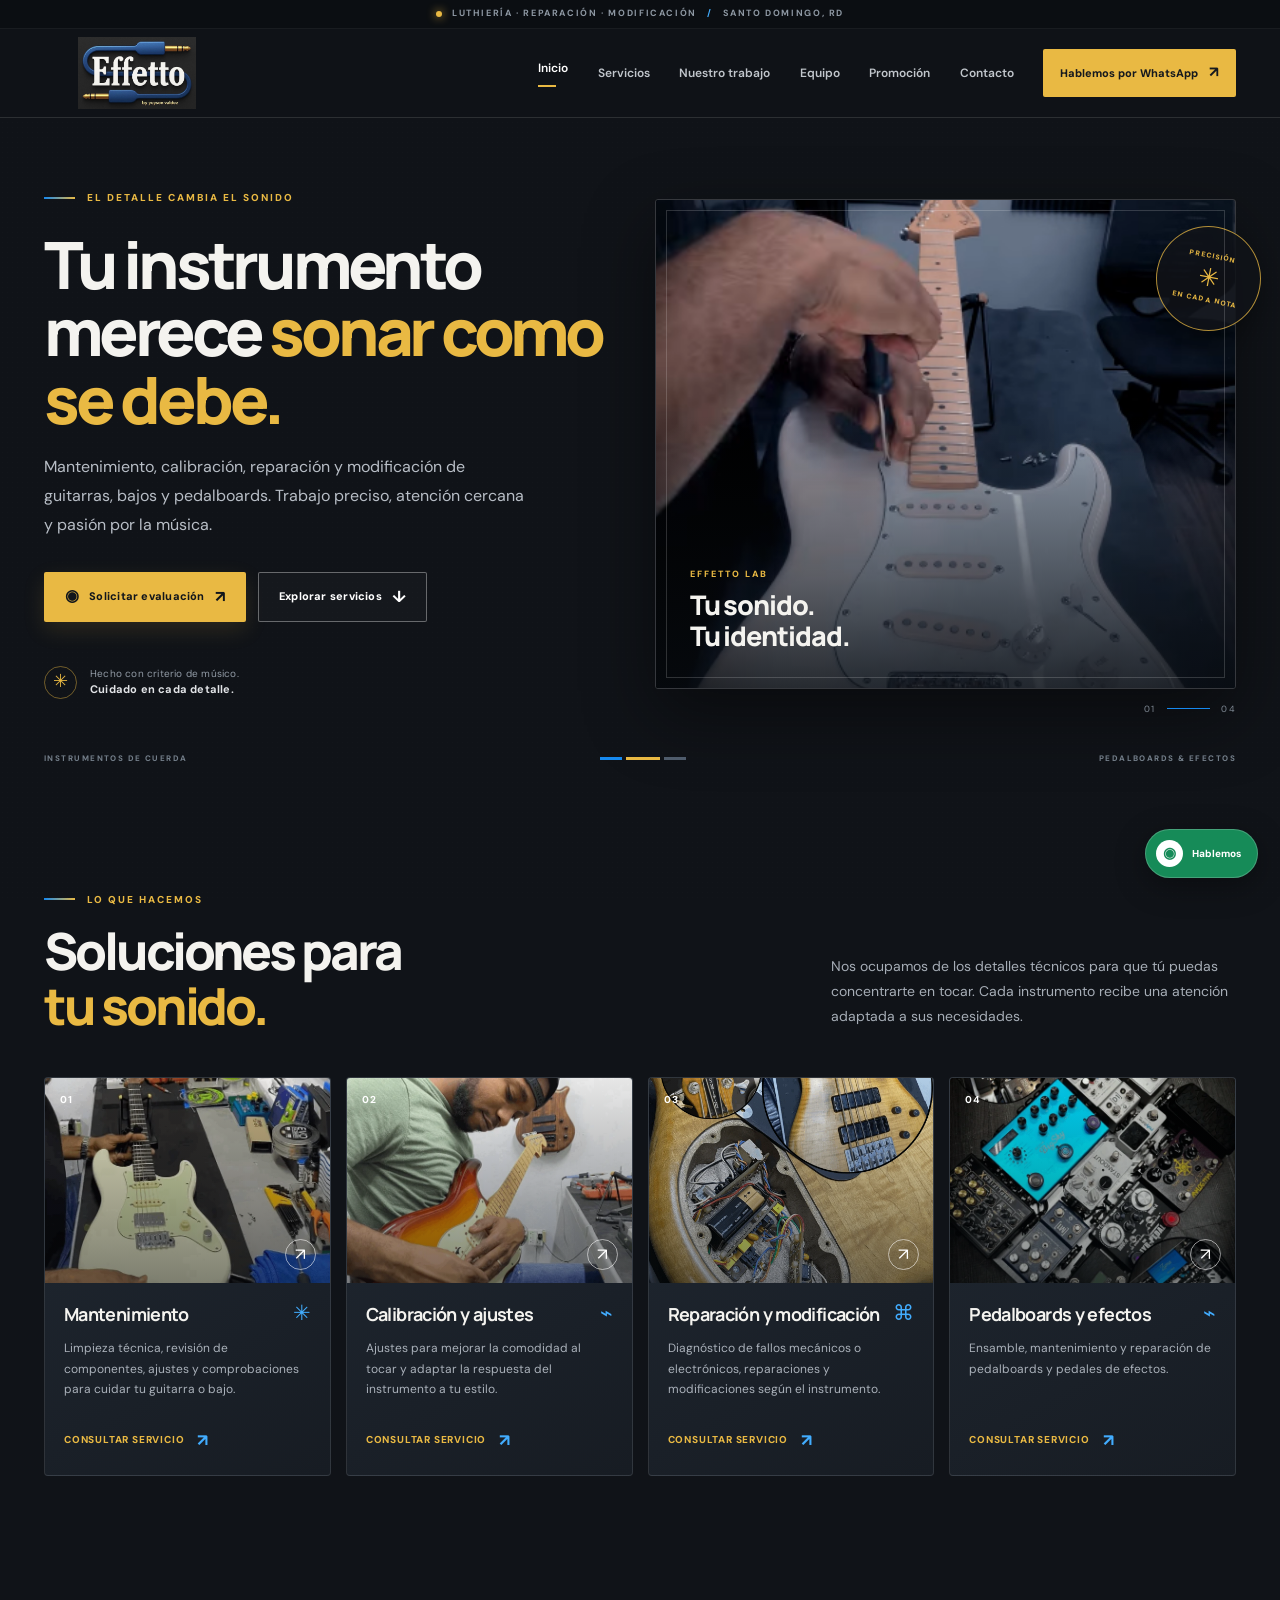
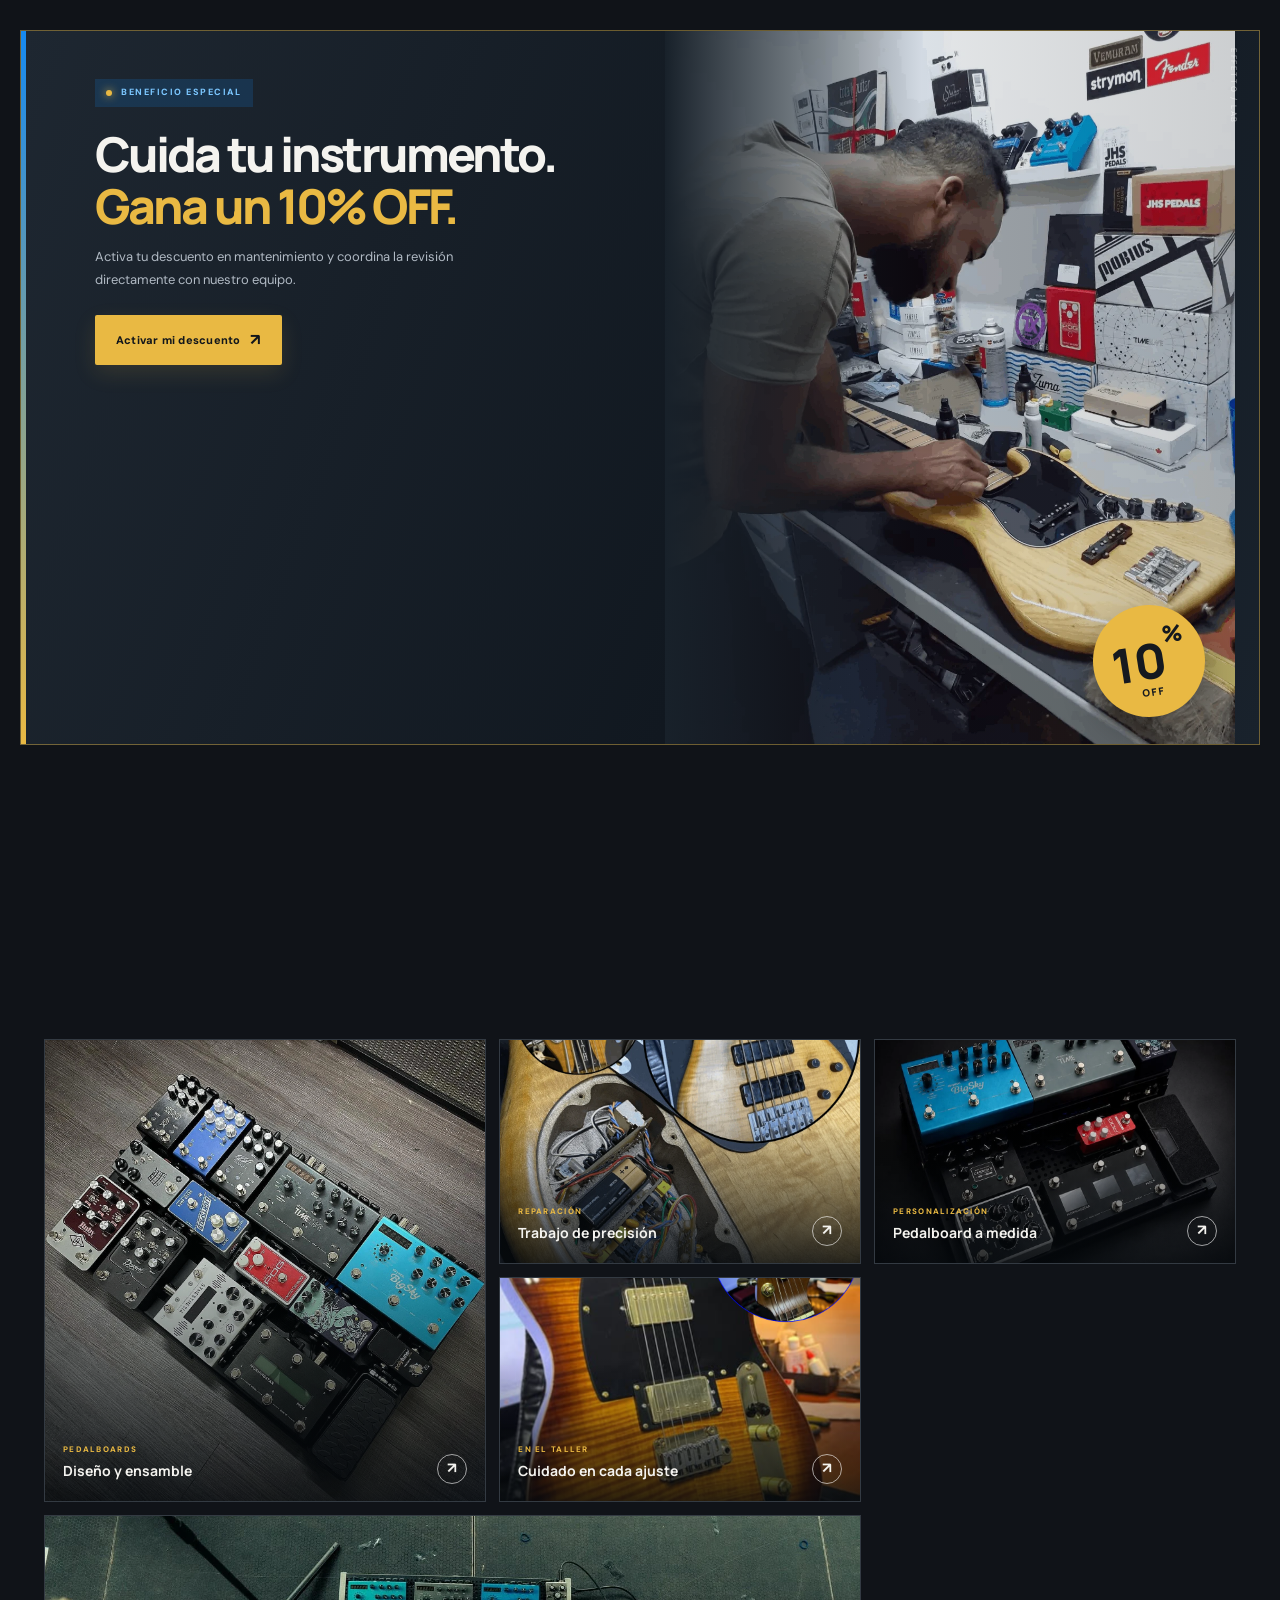
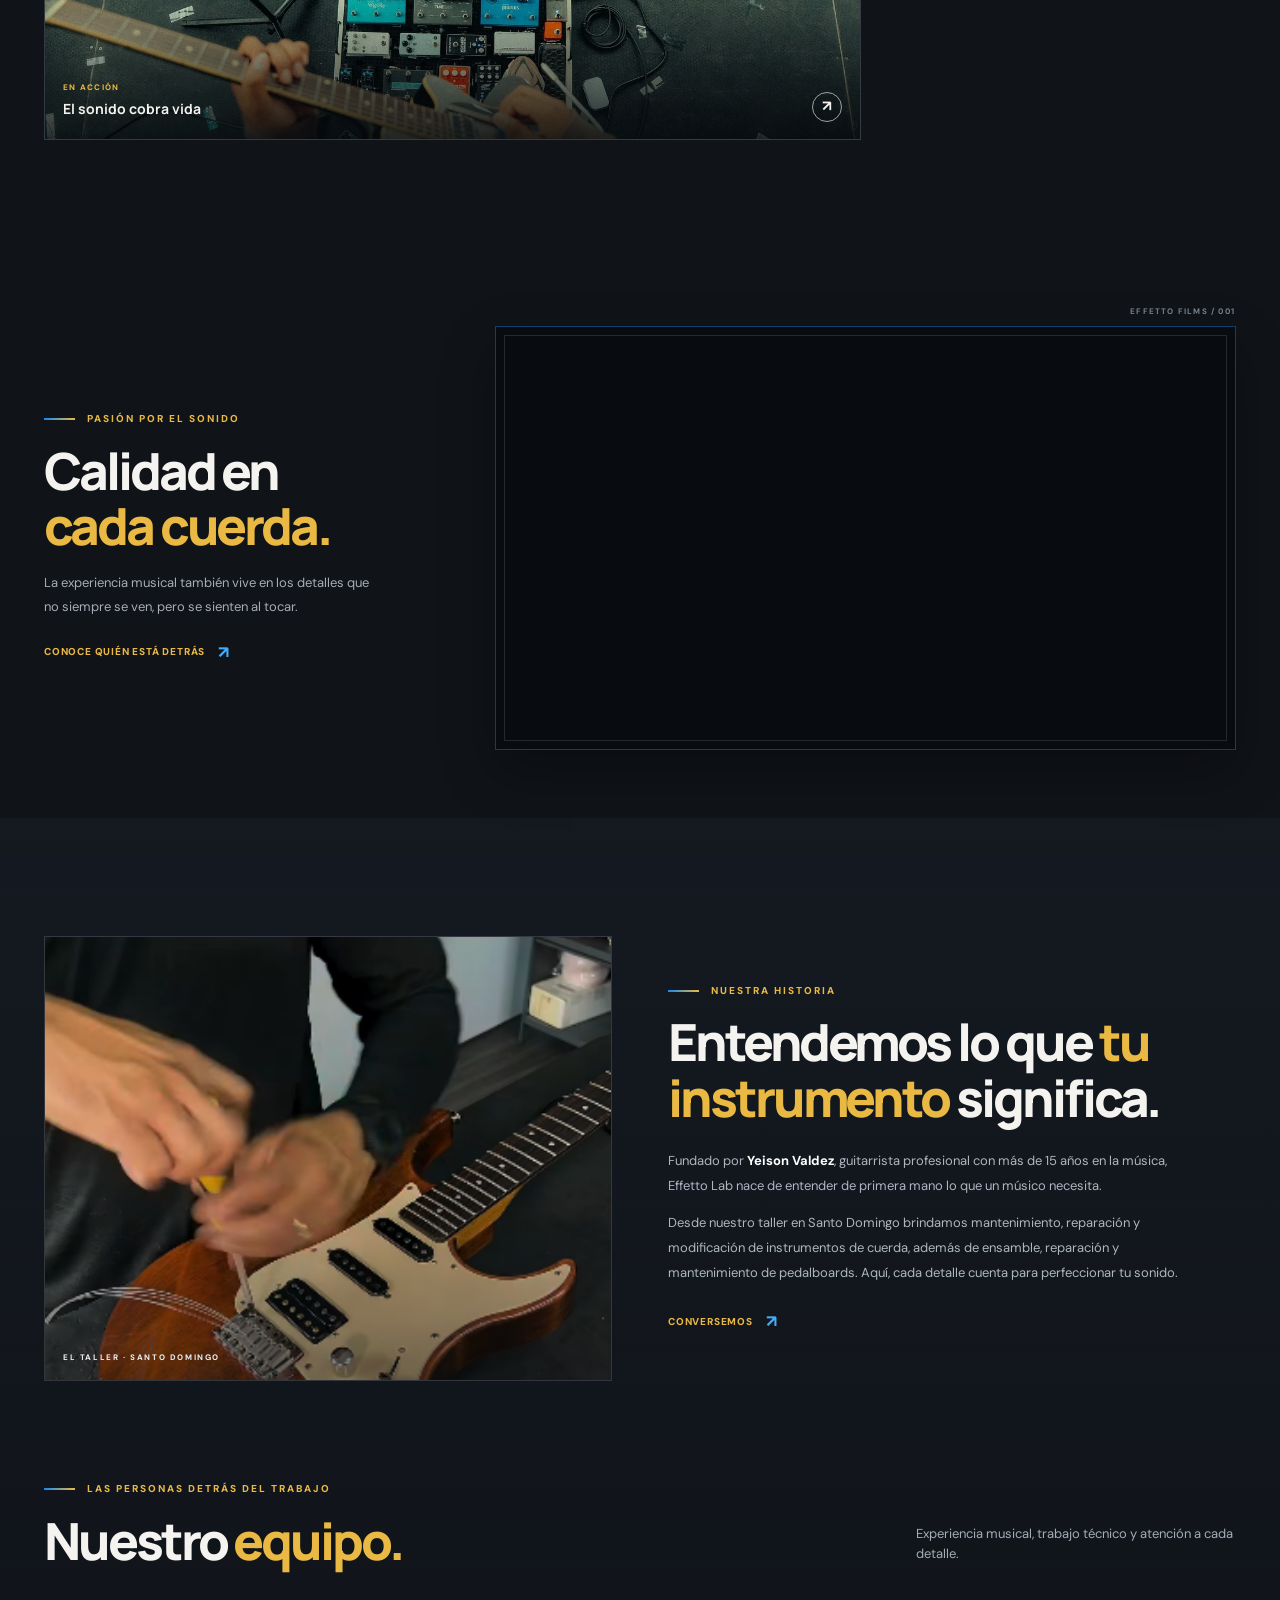
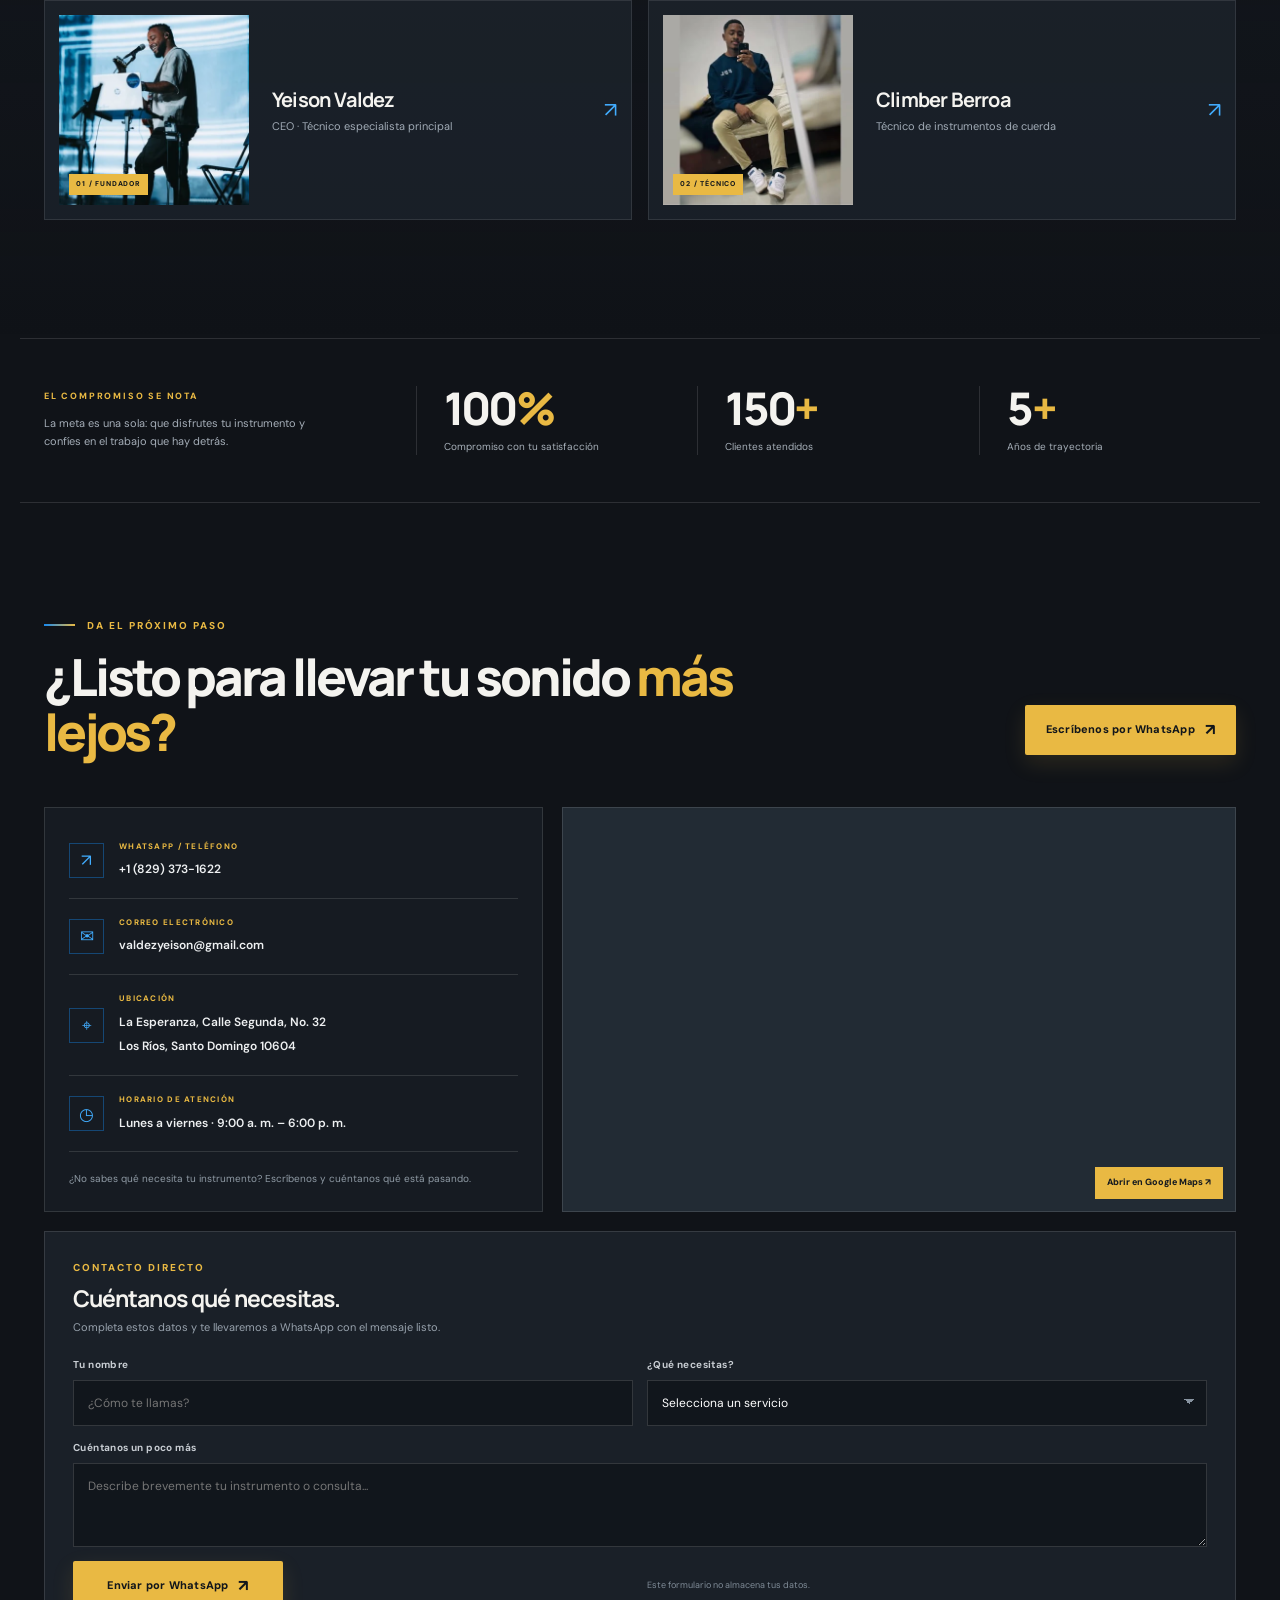
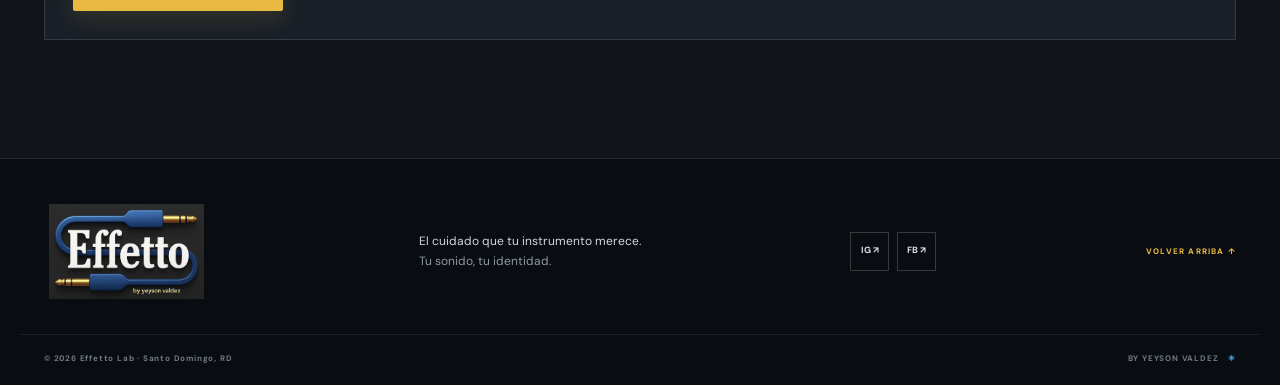
==== commit 24946a36: "Add files via upload" ====
--- a/effetto-lab-web/index.html
+++ b/effetto-lab-web/index.html
@@ -6,8 +6,7 @@
   <meta name="theme-color" content="#11151b">
   <meta name="description" content="Effetto Lab: luthería, mantenimiento, calibración, reparación y modificación de guitarras, bajos y pedalboards en Santo Domingo.">
   <title>Effetto Lab — Tu sonido, en las mejores manos</title>
-  <link rel="icon" href="assets/images/effetto-logo.svg" type="image/svg+xml">
-  <link rel="alternate icon" href="assets/images/effetto-logo.png" type="image/png">
+  <link rel="icon" href="assets/images/logo-header.jpg" type="image/jpeg">
   <link rel="preconnect" href="https://fonts.googleapis.com">
   <link rel="preconnect" href="https://fonts.gstatic.com" crossorigin>
   <link href="https://fonts.googleapis.com/css2?family=DM+Sans:wght@400;500;600;700&family=Manrope:wght@400;500;600;700;800&display=swap" rel="stylesheet">
@@ -19,7 +18,7 @@
   <header class="site-header" id="inicio">
     <div class="nav-wrap">
       <a class="brand" href="#inicio" aria-label="Effetto Lab, inicio">
-        <picture><source srcset="assets/images/effetto-logo.svg" type="image/svg+xml"><img src="assets/images/effetto-logo.png" alt="Effetto by Yeyson Valdez"></picture>
+        <img src="assets/images/logo-header.jpg" alt="Effetto by Yeyson Valdez — logo original">
       </a>
       <button class="menu-toggle" aria-label="Abrir menú" aria-expanded="false" aria-controls="main-nav">
         <span></span><span></span><span></span>
@@ -50,7 +49,7 @@
       </div>
       <div class="hero-visual reveal reveal-delay">
         <div class="hero-image-frame">
-          <img src="assets/images/calibracion.webp" alt="Trabajo de calibración en una guitarra eléctrica" fetchpriority="high">
+          <img src="assets/images/fender-custom-shop.png" alt="Trabajo de calibración en una guitarra eléctrica" fetchpriority="high">
           <div class="image-vignette"></div>
           <div class="hero-image-label"><span class="label-kicker">EFFETTO LAB</span><strong>Tu sonido.<br>Tu identidad.</strong></div>
         </div>
@@ -113,7 +112,7 @@
         <a class="work-card work-card-large reveal" href="assets/images/pedalboard-proyectos.webp" data-lightbox="gallery" data-category="pedalboards" aria-label="Ver proyecto de pedalboard"><img src="assets/images/pedalboard-proyectos.webp" alt="Pedalboard personalizada con varios pedales de efectos" loading="lazy"><span class="work-caption"><span><small>PEDALBOARDS</small><strong>Diseño y ensamble</strong></span><b>↗</b></span></a>
         <a class="work-card reveal reveal-delay-1" href="assets/images/reparacion-bajo.webp" data-lightbox="gallery" data-category="instrumentos" aria-label="Ver reparación de bajo"><img src="assets/images/reparacion-bajo.webp" alt="Detalle de reparación en un bajo eléctrico" loading="lazy"><span class="work-caption"><span><small>REPARACIÓN</small><strong>Trabajo de precisión</strong></span><b>↗</b></span></a>
         <a class="work-card reveal reveal-delay-2" href="assets/images/pedalboard-negra.webp" data-lightbox="gallery" data-category="pedalboards" aria-label="Ver pedalboard negra"><img src="assets/images/pedalboard-negra.webp" alt="Pedalboard de acabado negro" loading="lazy"><span class="work-caption"><span><small>PERSONALIZACIÓN</small><strong>Pedalboard a medida</strong></span><b>↗</b></span></a>
-        <a class="work-card reveal" href="assets/images/yeison-taller.webp" data-lightbox="gallery" data-category="instrumentos" aria-label="Ver trabajo de taller"><img src="assets/images/yeison-taller.webp" alt="Yeison trabajando en una guitarra" loading="lazy"><span class="work-caption"><span><small>EN EL TALLER</small><strong>Cuidado en cada ajuste</strong></span><b>↗</b></span></a>
+        <a class="work-card reveal" href="assets/images/yeison-taller.webp" data-lightbox="gallery" data-category="instrumentos" aria-label="Ver trabajo de taller"><img src="assets/images/Telecaster roja edit.png" alt="Yeison trabajando en una guitarra" loading="lazy"><span class="work-caption"><span><small>EN EL TALLER</small><strong>Cuidado en cada ajuste</strong></span><b>↗</b></span></a>
         <a class="work-card work-card-wide reveal reveal-delay-1" href="assets/images/escenario-musical.webp" data-lightbox="gallery" data-category="pedalboards" aria-label="Ver equipo en contexto musical"><img src="assets/images/escenario-musical.webp" alt="Guitarra y pedalera en un entorno musical" loading="lazy"><span class="work-caption"><span><small>EN ACCIÓN</small><strong>El sonido cobra vida</strong></span><b>↗</b></span></a>
       </div>
     </section>
@@ -125,14 +124,13 @@
 
     <section class="about-team section-pad" id="equipo" aria-labelledby="team-title">
       <div class="about-panel reveal">
-        <div class="about-image"><img src="assets/images/yeison-taller.webp" alt="Yeison Valdez trabajando en el taller" loading="lazy"><span class="image-caption">EL TALLER · SANTO DOMINGO</span></div>
+        <div class="about-image"><img src="assets/images/yeison-taller.png" alt="Yeison Valdez trabajando en el taller" loading="lazy"><span class="image-caption">EL TALLER · SANTO DOMINGO</span></div>
         <div class="about-copy"><div class="eyebrow"><span class="eyebrow-line"></span> NUESTRA HISTORIA</div><h2>Entendemos lo que <em>tu instrumento</em> significa.</h2><p>Fundado por <strong>Yeison Valdez</strong>, guitarrista profesional con más de 15 años en la música, Effetto Lab nace de entender de primera mano lo que un músico necesita.</p><p>Desde nuestro taller en Santo Domingo brindamos mantenimiento, reparación y modificación de instrumentos de cuerda, además de ensamble, reparación y mantenimiento de pedalboards. Aquí, cada detalle cuenta para perfeccionar tu sonido.</p><a class="text-link" href="https://wa.me/18293731622?text=Hola%20Effetto%20Lab%2C%20me%20gustar%C3%ADa%20conocer%20m%C3%A1s%20sobre%20el%20taller." target="_blank" rel="noopener">Conversemos <span>↗</span></a></div>
       </div>
       <div class="team-heading reveal"><div><div class="eyebrow"><span class="eyebrow-line"></span> LAS PERSONAS DETRÁS DEL TRABAJO</div><h2 id="team-title">Nuestro <em>equipo.</em></h2></div><p>Experiencia musical, trabajo técnico y atención a cada detalle.</p></div>
       <div class="team-grid">
         <article class="team-card reveal"><div class="team-photo"><img src="assets/images/yeison-valdez.webp" alt="Yeison Valdez" loading="lazy"><span>01 / FUNDADOR</span></div><div class="team-meta"><div><h3>Yeison Valdez</h3><p>CEO · Técnico especialista principal</p></div><span class="team-arrow">↗</span></div></article>
         <article class="team-card reveal reveal-delay-1"><div class="team-photo"><img src="assets/images/climber-berroa.webp" alt="Climber Berroa" loading="lazy"><span>02 / TÉCNICO</span></div><div class="team-meta"><div><h3>Climber Berroa</h3><p>Técnico de instrumentos de cuerda</p></div><span class="team-arrow">↗</span></div></article>
-        <article class="team-card reveal reveal-delay-2"><div class="team-photo team-photo-nando"><img src="assets/images/nando-espinal.webp" alt="Nando Espinal" loading="lazy"><span>03 / MARKETING</span></div><div class="team-meta"><div><h3>Nando Espinal</h3><p>Marketing Digital</p></div><span class="team-arrow">↗</span></div></article>
       </div>
     </section>
 
@@ -168,23 +166,12 @@
 
   <footer class="site-footer">
     <div class="footer-main">
-      <a class="footer-brand" href="#inicio" aria-label="Effetto by Yeyson Valdez, volver al inicio"><picture><source srcset="assets/images/effetto-logo.svg" type="image/svg+xml"><img src="assets/images/effetto-logo.png" alt="Effetto by Yeyson Valdez"></picture></a>
+      <a class="footer-brand" href="#inicio"><img src="assets/images/logo-header.jpg" alt="Effetto by Yeyson Valdez"></a>
       <p>El cuidado que tu instrumento merece.<br><span>Tu sonido, tu identidad.</span></p>
-      <div class="footer-social">
-        <a href="https://www.instagram.com/effetto.lab/" target="_blank" rel="noopener noreferrer" aria-label="Instagram de Effetto Lab">
-          <svg class="social-icon" viewBox="0 0 24 24" aria-hidden="true" focusable="false"><rect x="3" y="3" width="18" height="18" rx="5" fill="none" stroke="currentColor" stroke-width="2"/><circle cx="12" cy="12" r="4" fill="none" stroke="currentColor" stroke-width="2"/><circle cx="17.6" cy="6.6" r="1.2" fill="currentColor"/></svg>
-        </a>
-        <a href="https://www.facebook.com/Effectto.lab" target="_blank" rel="noopener noreferrer" aria-label="Facebook de Effetto Lab">
-          <svg class="social-icon" viewBox="0 0 24 24" aria-hidden="true" focusable="false"><path fill="currentColor" d="M13.7 21v-8h2.8l.4-3h-3.2V8.1c0-.9.3-1.5 1.6-1.5H17V3.9c-.3 0-1.3-.1-2.5-.1-2.5 0-4.2 1.5-4.2 4.3V10H7.6v3h2.7v8h3.4Z"/></svg>
-        </a>
-      </div>
+      <div class="footer-social"><a href="https://www.instagram.com/effetto.lab/" target="_blank" rel="noopener" aria-label="Instagram">IG ↗</a><a href="https://www.facebook.com/Effectto.lab" target="_blank" rel="noopener" aria-label="Facebook">FB ↗</a></div>
       <a class="back-top" href="#inicio">VOLVER ARRIBA ↑</a>
     </div>
-    <div class="footer-bottom">
-      <span class="footer-copyright">© <span id="year"></span> Effetto Lab · Santo Domingo, RD</span>
-      <a class="footer-credit" href="https://www.instagram.com/nandoespinalh/" target="_blank" rel="noopener noreferrer">Diseño y estrategia de marketing por: Nando Espinal</a>
-      <span class="footer-signature">BY YEYSON VALDEZ <i>✳</i></span>
-    </div>
+    <div class="footer-bottom"><span>© <span id="year"></span> Effetto Lab · Santo Domingo, RD</span><span>BY YEYSON VALDEZ <i>✳</i></span></div>
   </footer>
 
   <a class="floating-wa" href="https://wa.me/18293731622?text=Hola%20Effetto%20Lab%2C%20vengo%20desde%20su%20p%C3%A1gina%20web." target="_blank" rel="noopener" aria-label="Escribir a Effetto Lab por WhatsApp"><span class="wa-bubble">◉</span><span>Hablemos</span></a>
--- a/effetto-lab-web/styles.css
+++ b/effetto-lab-web/styles.css
@@ -27,10 +27,9 @@
 .topline-dot { width:6px; height:6px; border-radius:50%; background:var(--gold); box-shadow:0 0 10px var(--gold); }
 .topline-separator { color:var(--blue-2); }
 .site-header { position:sticky; top:0; z-index:50; background:rgba(16,19,24,.91); backdrop-filter:blur(18px); border-bottom:1px solid var(--line); }
-.nav-wrap { max-width:var(--max); min-height:100px; margin:auto; padding:5px 24px; display:flex; align-items:center; justify-content:space-between; gap:30px; }
-.brand { width:160px; height:94px; display:flex; align-items:center; overflow:hidden; flex:none; }
-.brand picture,.footer-brand picture { display:block; width:100%; height:100%; }
-.brand img,.footer-brand img { width:100%; height:100%; object-fit:contain; }
+.nav-wrap { max-width:var(--max); min-height:88px; margin:auto; padding:8px 24px; display:flex; align-items:center; justify-content:space-between; gap:30px; }
+.brand { width:186px; height:72px; display:flex; align-items:center; overflow:hidden; flex:none; }
+.brand img { width:100%; height:100%; object-fit:contain; }
 .main-nav { display:flex; align-items:center; gap:clamp(14px,2.3vw,31px); }
 .nav-link { color:#c1c6cc; font-size:12px; font-weight:600; transition:color .2s ease; white-space:nowrap; }
 .nav-link:hover,.nav-link.active { color:white; }
@@ -155,12 +154,10 @@
 .about-copy .text-link { margin-top:10px; }
 .team-heading { display:flex; align-items:end; justify-content:space-between; gap:30px; margin:100px 0 32px; }
 .team-heading p { margin:0 0 4px; color:var(--muted); font-size:13px; max-width:320px; }
-.team-grid { display:grid; grid-template-columns:repeat(3,minmax(0,1fr)); gap:16px; }
-.team-card { display:grid; grid-template-columns:minmax(105px,.75fr) minmax(0,1fr); align-items:center; gap:18px; min-width:0; padding:14px; background:rgba(31,39,49,.62); border:1px solid rgba(255,255,255,.1); transition:border-color .3s,background .3s,transform .3s; }
-.team-card:hover { border-color:rgba(37,145,255,.48); background:rgba(36,47,60,.82); transform:translateY(-3px); }
+.team-grid { display:grid; grid-template-columns:1fr 1fr; gap:16px; }
+.team-card { display:grid; grid-template-columns:190px 1fr; align-items:center; gap:23px; padding:14px; background:rgba(31,39,49,.62); border:1px solid rgba(255,255,255,.1); }
 .team-photo { height:190px; position:relative; overflow:hidden; background:#222b35; }
-.team-photo img { width:100%; height:100%; object-fit:cover; object-position:center; transition:transform .4s; }
-.team-photo-nando img { object-position:center 38%; }
+.team-photo img { width:100%; height:100%; object-fit:cover; transition:transform .4s; }
 .team-card:hover .team-photo img { transform:scale(1.05); }
 .team-photo span { position:absolute; left:10px; bottom:10px; padding:5px 7px; color:#11161c; background:var(--gold); font-size:7px; font-weight:800; letter-spacing:.12em; }
 .team-meta { display:flex; align-items:center; justify-content:space-between; gap:12px; }
@@ -203,19 +200,15 @@
 .form-note { align-self:center; color:#7f8b97; font-size:9px; }
 .site-footer { background:#090c10; border-top:1px solid var(--line); }
 .footer-main { max-width:var(--max); margin:auto; padding:45px 24px 35px; display:flex; align-items:center; justify-content:space-between; gap:28px; }
-.footer-brand { display:block; width:170px; height:102px; overflow:hidden; }
+.footer-brand { display:block; width:165px; height:95px; overflow:hidden; }
+.footer-brand img { width:100%; height:100%; object-fit:contain; }
 .footer-main > p { margin:0; color:#d4d8dc; font-size:12px; line-height:1.7; }
 .footer-main > p span { color:#8f99a4; }
 .footer-social { display:flex; gap:8px; }
 .footer-social a { width:39px; height:39px; display:grid; place-items:center; border:1px solid rgba(255,255,255,.19); color:#d9dde1; font-size:9px; font-weight:800; transition:.2s; }
 .footer-social a:hover { color:#101318; background:var(--gold); border-color:var(--gold); }
-.footer-social .social-icon { width:18px; height:18px; display:block; }
 .back-top { color:var(--gold); font-size:8px; font-weight:800; letter-spacing:.15em; }
-.footer-bottom { max-width:var(--max); margin:auto; padding:17px 24px 21px; border-top:1px solid rgba(255,255,255,.08); display:flex; align-items:center; flex-wrap:wrap; gap:8px 22px; color:#707b86; font-size:9px; font-weight:700; letter-spacing:.06em; }
-.footer-credit { color:#aab3bd; font-size:9px; font-weight:500; letter-spacing:0; transition:color .2s ease; }
-.footer-credit:hover { color:var(--gold-bright); }
-.footer-credit:focus-visible,.footer-social a:focus-visible { outline:2px solid var(--blue-2); outline-offset:4px; }
-.footer-signature { margin-left:auto; white-space:nowrap; }
+.footer-bottom { max-width:var(--max); margin:auto; padding:17px 24px 21px; border-top:1px solid rgba(255,255,255,.08); display:flex; justify-content:space-between; color:#707b86; font-size:8px; font-weight:700; letter-spacing:.1em; }
 .footer-bottom i { margin-left:7px; color:var(--blue-2); font-style:normal; }
 .floating-wa { position:fixed; z-index:40; right:22px; bottom:22px; display:flex; align-items:center; gap:9px; padding:10px 16px 10px 10px; background:#168b58; color:#fff; border:1px solid rgba(255,255,255,.2); border-radius:30px; box-shadow:0 8px 30px rgba(0,0,0,.35); font-size:10px; font-weight:800; transition:transform .2s,background .2s; }
 .floating-wa:hover { transform:translateY(-3px); background:#1aa969; }
@@ -237,7 +230,7 @@
 @media (prefers-reduced-motion:reduce) { html{scroll-behavior:auto} *,*::before,*::after{animation-duration:.01ms!important;transition-duration:.01ms!important} .reveal{opacity:1;transform:none} }
 @media (max-width:1050px) {
   .nav-wrap { gap:18px; }
-  .brand { width:145px; height:85px; }
+  .brand { width:155px; }
   .main-nav { gap:15px; }
   .nav-link { font-size:10px; }
   .nav-cta { padding:11px 12px; font-size:10px; }
@@ -246,14 +239,13 @@
   .service-grid { grid-template-columns:repeat(2,1fr); }
   .service-image { height:235px; }
   .service-body p { min-height:unset; }
-  .team-grid { grid-template-columns:repeat(2,minmax(0,1fr)); }
-  .team-card { grid-template-columns:125px minmax(0,1fr); gap:14px; }
+  .team-card { grid-template-columns:145px 1fr; gap:16px; }
   .team-photo { height:160px; }
 }
 @media (max-width:760px) {
   .topline { font-size:7px; letter-spacing:.12em; min-height:27px; }
-  .nav-wrap { min-height:82px; padding:4px 18px; }
-  .brand { width:128px; height:76px; }
+  .nav-wrap { min-height:73px; padding:6px 18px; }
+  .brand { width:145px; height:60px; }
   .menu-toggle { display:block; margin-left:auto; }
   .main-nav { display:none; position:absolute; top:100%; left:0; right:0; padding:17px 20px 22px; background:rgba(12,16,21,.98); border-bottom:1px solid var(--line); flex-direction:column; align-items:stretch; gap:0; box-shadow:0 18px 30px rgba(0,0,0,.35); }
   .main-nav.is-open { display:flex; }
@@ -342,13 +334,11 @@
   .form-submit { justify-self:stretch; }
   .form-note { text-align:center; }
   .footer-main { padding:35px 19px 25px; display:grid; grid-template-columns:1fr auto; gap:15px; }
-  .footer-brand { width:138px; height:82px; }
+  .footer-brand { width:140px; height:80px; }
   .footer-main > p { grid-column:1; font-size:10px; }
   .footer-social { grid-column:2; grid-row:1; }
   .back-top { grid-column:2; grid-row:2; align-self:end; }
-  .footer-bottom { padding:15px 19px 18px; align-items:flex-start; flex-direction:column; font-size:8px; gap:9px; }
-  .footer-credit { font-size:8px; }
-  .footer-signature { margin-left:0; }
+  .footer-bottom { padding:15px 19px 18px; font-size:7px; gap:12px; }
   .floating-wa { right:13px; bottom:13px; padding:8px 12px 8px 8px; font-size:9px; }
   .wa-bubble { width:25px; height:25px; }
   .lightbox { padding:55px 15px; }
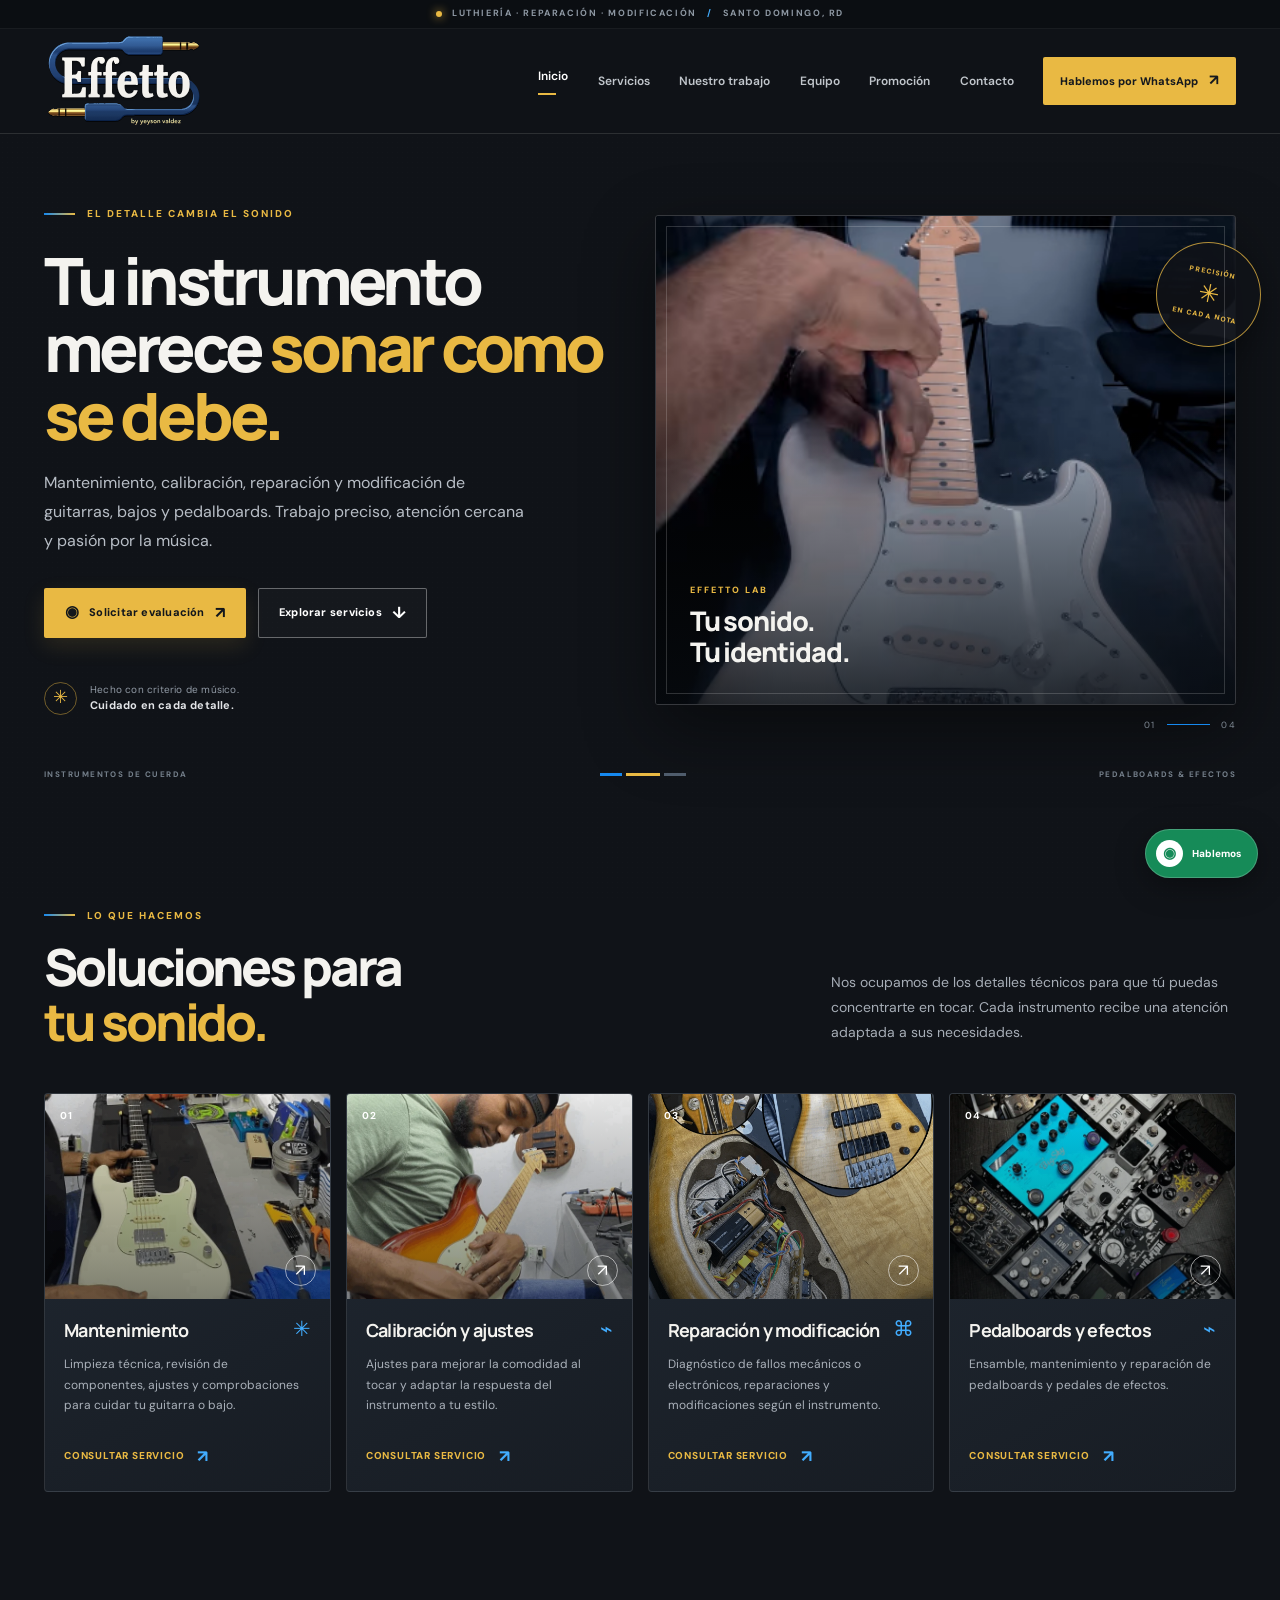
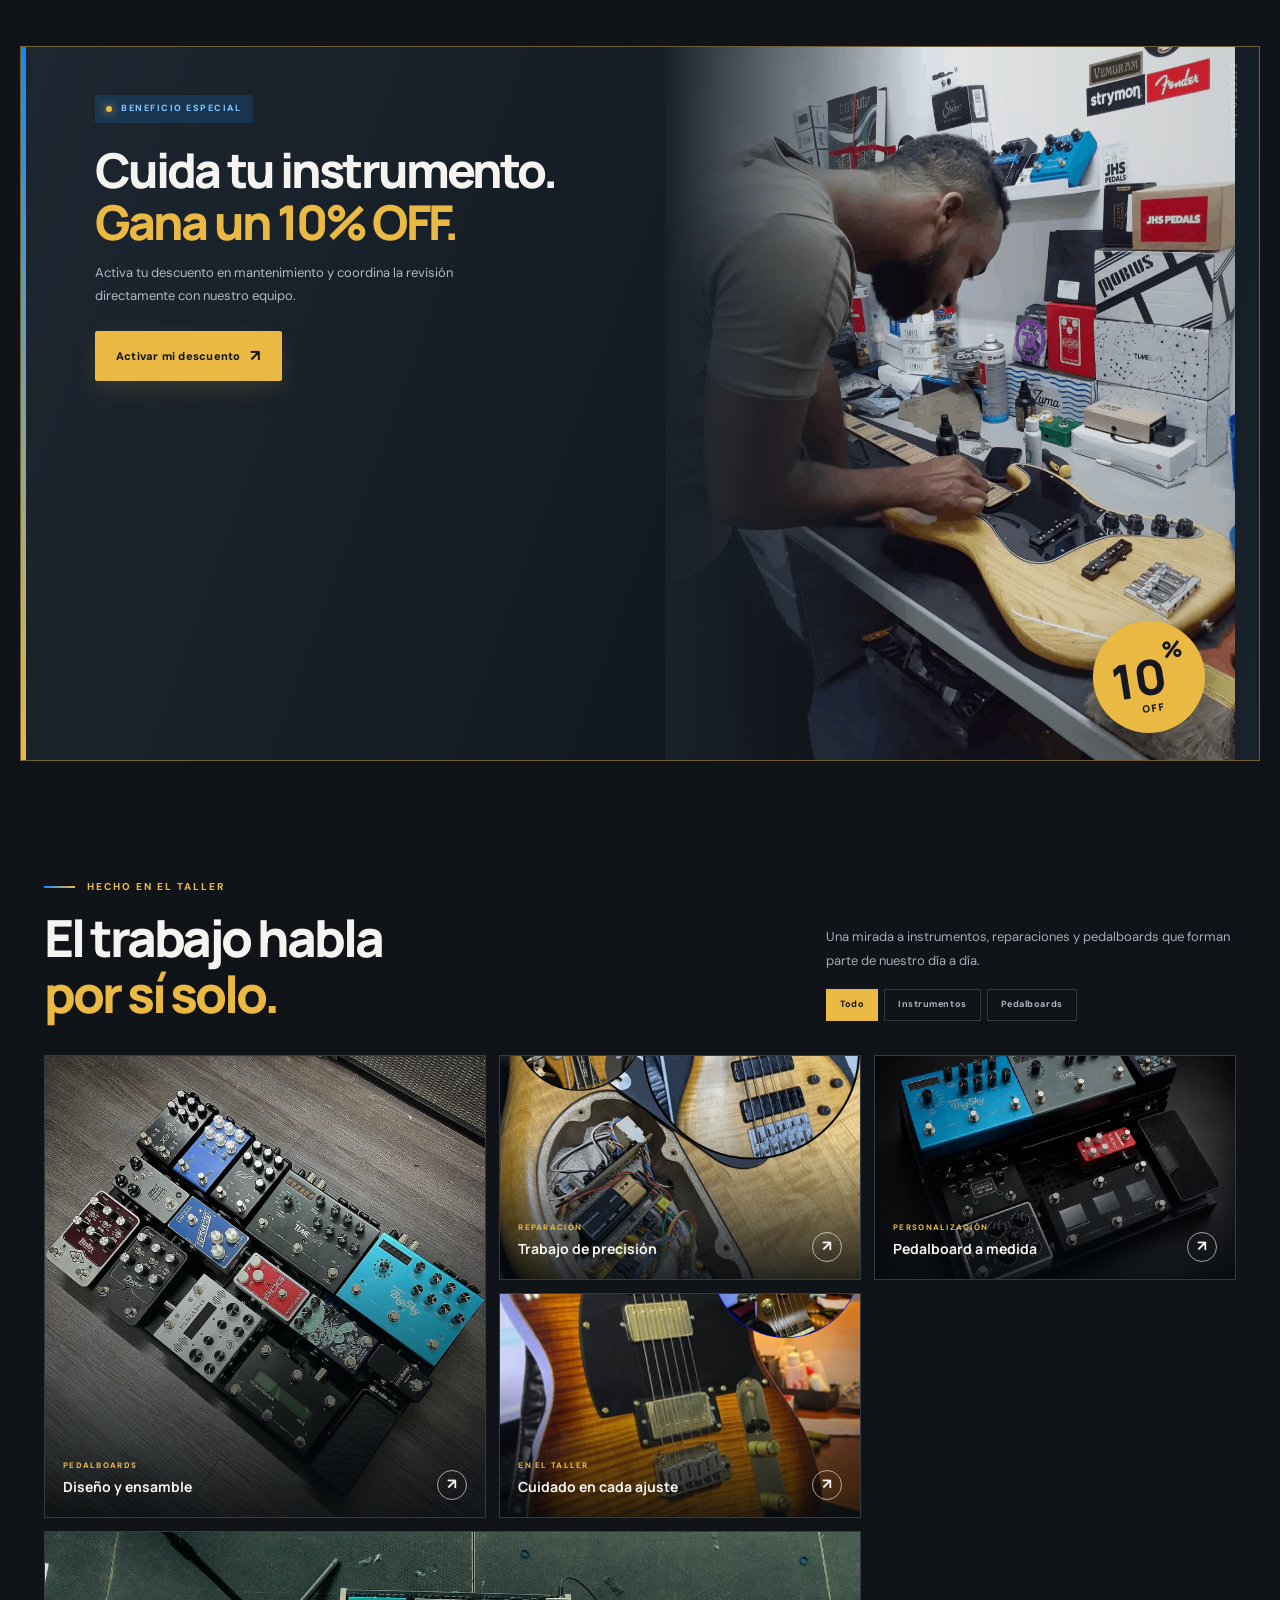
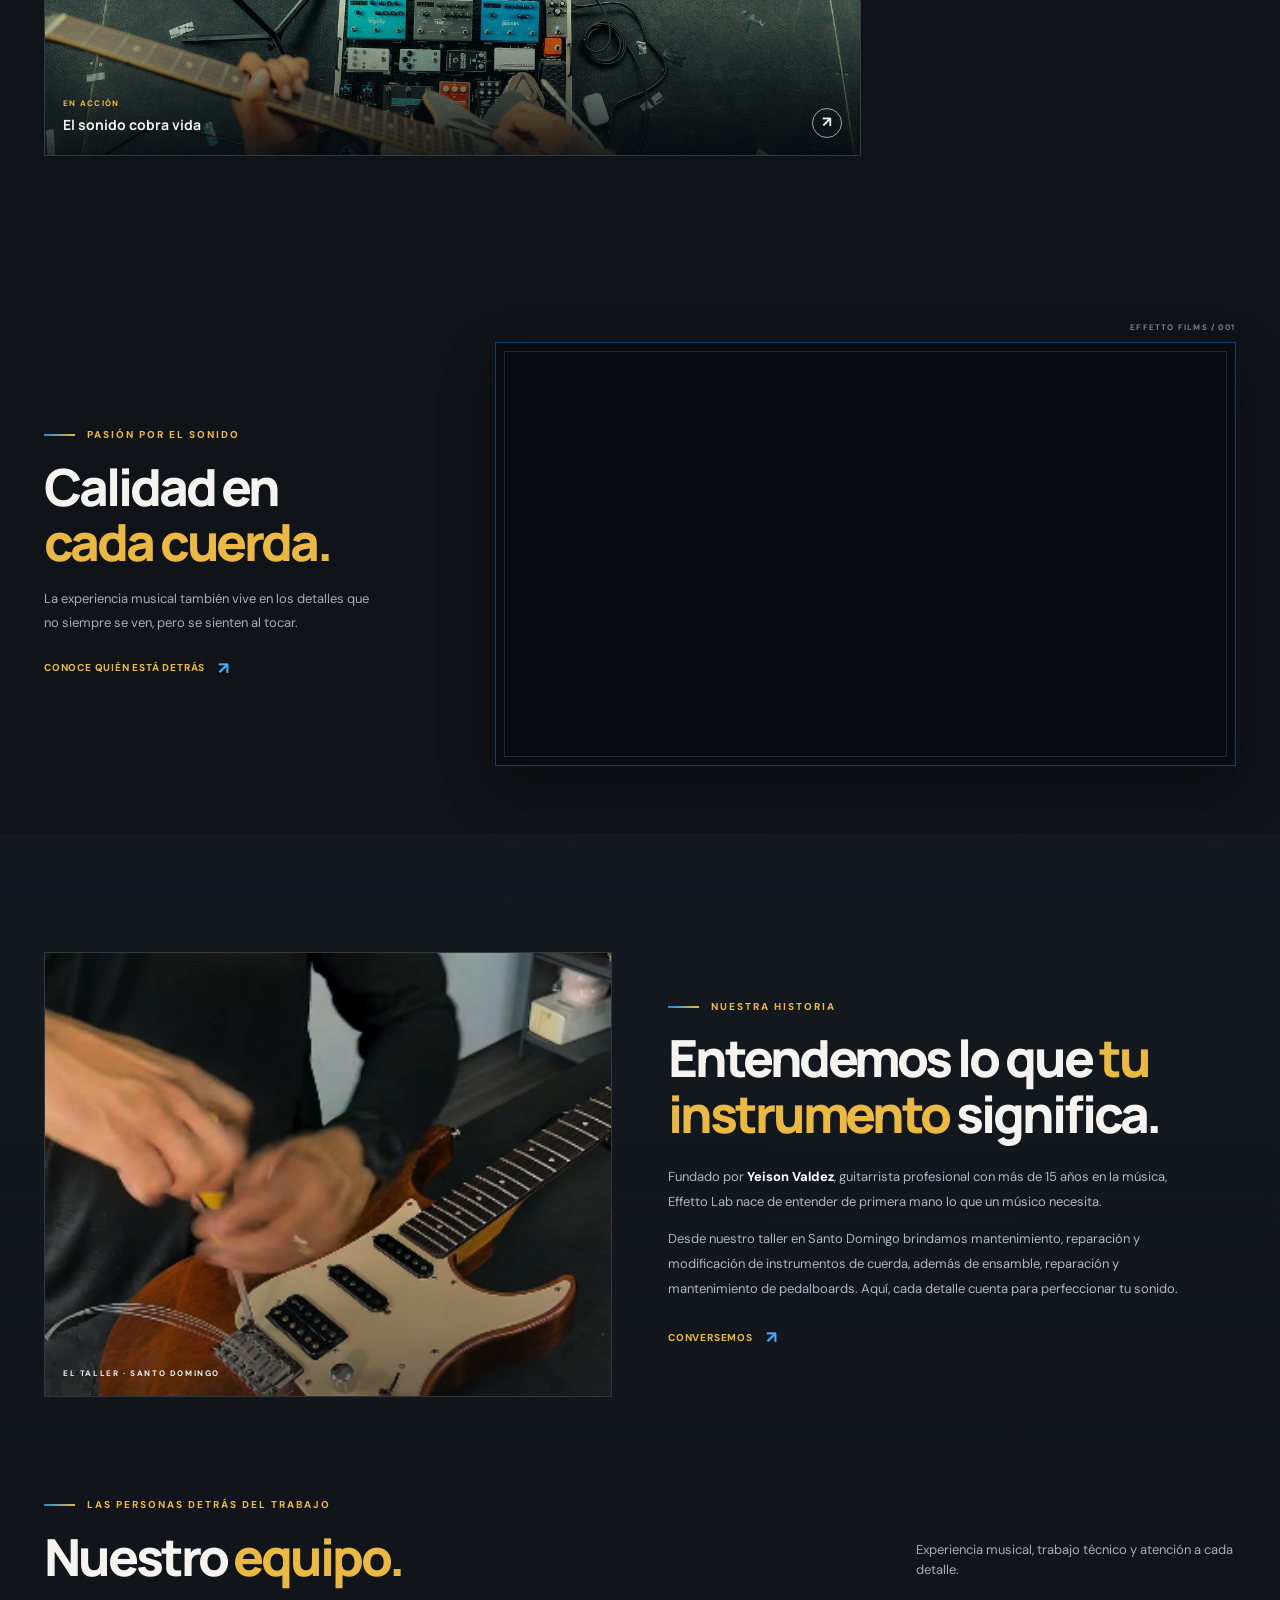
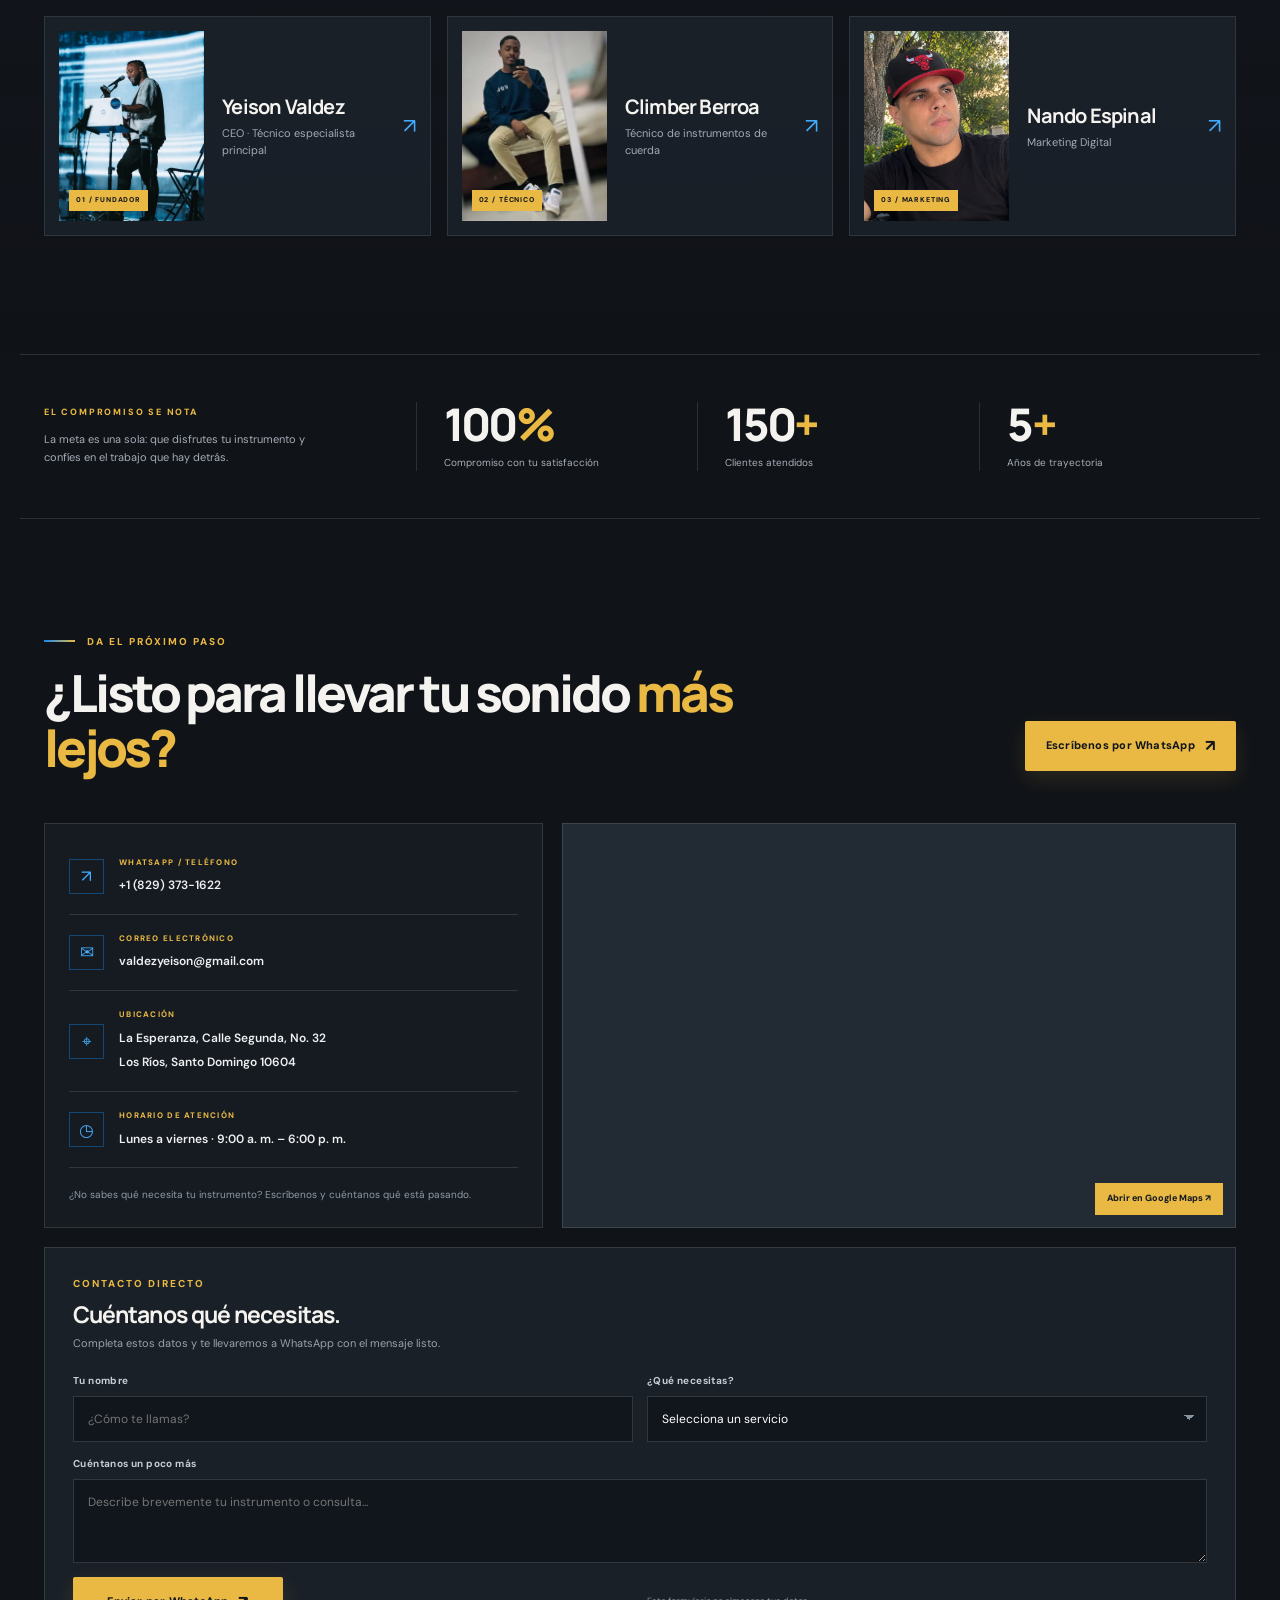
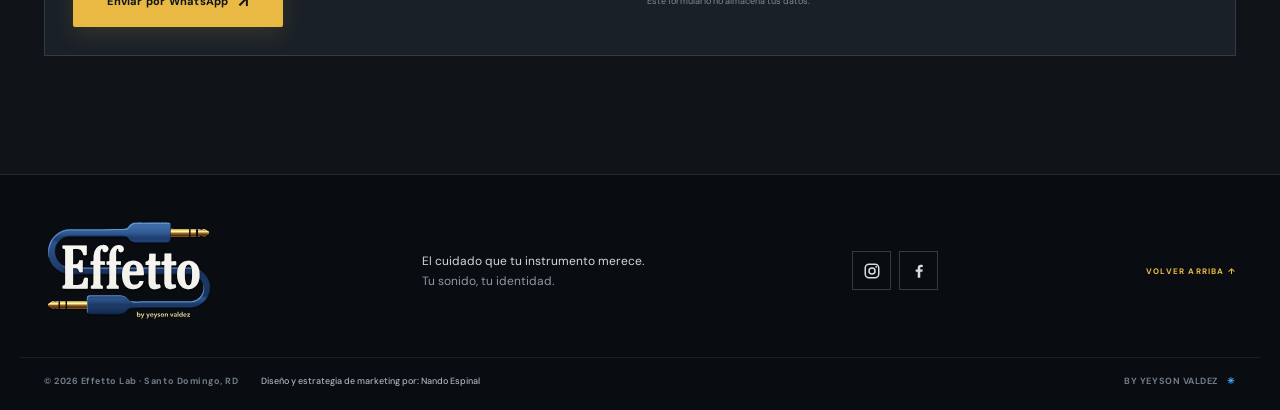
==== commit 8d4063e1: "Add files via upload" ====
--- a/effetto-lab-web/index.html
+++ b/effetto-lab-web/index.html
@@ -6,7 +6,8 @@
   <meta name="theme-color" content="#11151b">
   <meta name="description" content="Effetto Lab: luthería, mantenimiento, calibración, reparación y modificación de guitarras, bajos y pedalboards en Santo Domingo.">
   <title>Effetto Lab — Tu sonido, en las mejores manos</title>
-  <link rel="icon" href="assets/images/logo-header.jpg" type="image/jpeg">
+  <link rel="icon" href="assets/images/effetto-logo.svg" type="image/svg+xml">
+  <link rel="alternate icon" href="assets/images/effetto-logo.png" type="image/png">
   <link rel="preconnect" href="https://fonts.googleapis.com">
   <link rel="preconnect" href="https://fonts.gstatic.com" crossorigin>
   <link href="https://fonts.googleapis.com/css2?family=DM+Sans:wght@400;500;600;700&family=Manrope:wght@400;500;600;700;800&display=swap" rel="stylesheet">
@@ -18,7 +19,7 @@
   <header class="site-header" id="inicio">
     <div class="nav-wrap">
       <a class="brand" href="#inicio" aria-label="Effetto Lab, inicio">
-        <img src="assets/images/logo-header.jpg" alt="Effetto by Yeyson Valdez — logo original">
+        <picture><source srcset="assets/images/effetto-logo.svg" type="image/svg+xml"><img src="assets/images/effetto-logo.png" alt="Effetto by Yeyson Valdez"></picture>
       </a>
       <button class="menu-toggle" aria-label="Abrir menú" aria-expanded="false" aria-controls="main-nav">
         <span></span><span></span><span></span>
@@ -131,6 +132,7 @@
       <div class="team-grid">
         <article class="team-card reveal"><div class="team-photo"><img src="assets/images/yeison-valdez.webp" alt="Yeison Valdez" loading="lazy"><span>01 / FUNDADOR</span></div><div class="team-meta"><div><h3>Yeison Valdez</h3><p>CEO · Técnico especialista principal</p></div><span class="team-arrow">↗</span></div></article>
         <article class="team-card reveal reveal-delay-1"><div class="team-photo"><img src="assets/images/climber-berroa.webp" alt="Climber Berroa" loading="lazy"><span>02 / TÉCNICO</span></div><div class="team-meta"><div><h3>Climber Berroa</h3><p>Técnico de instrumentos de cuerda</p></div><span class="team-arrow">↗</span></div></article>
+        <article class="team-card reveal reveal-delay-2"><div class="team-photo team-photo-nando"><img src="assets/images/nando-espinal.webp" alt="Nando Espinal" loading="lazy"><span>03 / MARKETING</span></div><div class="team-meta"><div><h3>Nando Espinal</h3><p>Marketing Digital</p></div><span class="team-arrow">↗</span></div></article>
       </div>
     </section>
 
@@ -166,12 +168,23 @@
 
   <footer class="site-footer">
     <div class="footer-main">
-      <a class="footer-brand" href="#inicio"><img src="assets/images/logo-header.jpg" alt="Effetto by Yeyson Valdez"></a>
+      <a class="footer-brand" href="#inicio" aria-label="Effetto by Yeyson Valdez, volver al inicio"><picture><source srcset="assets/images/effetto-logo.svg" type="image/svg+xml"><img src="assets/images/effetto-logo.png" alt="Effetto by Yeyson Valdez"></picture></a>
       <p>El cuidado que tu instrumento merece.<br><span>Tu sonido, tu identidad.</span></p>
-      <div class="footer-social"><a href="https://www.instagram.com/effetto.lab/" target="_blank" rel="noopener" aria-label="Instagram">IG ↗</a><a href="https://www.facebook.com/Effectto.lab" target="_blank" rel="noopener" aria-label="Facebook">FB ↗</a></div>
+      <div class="footer-social">
+        <a href="https://www.instagram.com/effetto.lab/" target="_blank" rel="noopener noreferrer" aria-label="Instagram de Effetto Lab">
+          <svg class="social-icon" viewBox="0 0 24 24" aria-hidden="true" focusable="false"><rect x="3" y="3" width="18" height="18" rx="5" fill="none" stroke="currentColor" stroke-width="2"/><circle cx="12" cy="12" r="4" fill="none" stroke="currentColor" stroke-width="2"/><circle cx="17.6" cy="6.6" r="1.2" fill="currentColor"/></svg>
+        </a>
+        <a href="https://www.facebook.com/Effectto.lab" target="_blank" rel="noopener noreferrer" aria-label="Facebook de Effetto Lab">
+          <svg class="social-icon" viewBox="0 0 24 24" aria-hidden="true" focusable="false"><path fill="currentColor" d="M13.7 21v-8h2.8l.4-3h-3.2V8.1c0-.9.3-1.5 1.6-1.5H17V3.9c-.3 0-1.3-.1-2.5-.1-2.5 0-4.2 1.5-4.2 4.3V10H7.6v3h2.7v8h3.4Z"/></svg>
+        </a>
+      </div>
       <a class="back-top" href="#inicio">VOLVER ARRIBA ↑</a>
     </div>
-    <div class="footer-bottom"><span>© <span id="year"></span> Effetto Lab · Santo Domingo, RD</span><span>BY YEYSON VALDEZ <i>✳</i></span></div>
+    <div class="footer-bottom">
+      <span class="footer-copyright">© <span id="year"></span> Effetto Lab · Santo Domingo, RD</span>
+      <a class="footer-credit" href="https://www.instagram.com/nandoespinalh/" target="_blank" rel="noopener noreferrer">Diseño y estrategia de marketing por: Nando Espinal</a>
+      <span class="footer-signature">BY YEYSON VALDEZ <i>✳</i></span>
+    </div>
   </footer>
 
   <a class="floating-wa" href="https://wa.me/18293731622?text=Hola%20Effetto%20Lab%2C%20vengo%20desde%20su%20p%C3%A1gina%20web." target="_blank" rel="noopener" aria-label="Escribir a Effetto Lab por WhatsApp"><span class="wa-bubble">◉</span><span>Hablemos</span></a>
--- a/effetto-lab-web/styles.css
+++ b/effetto-lab-web/styles.css
@@ -27,9 +27,10 @@
 .topline-dot { width:6px; height:6px; border-radius:50%; background:var(--gold); box-shadow:0 0 10px var(--gold); }
 .topline-separator { color:var(--blue-2); }
 .site-header { position:sticky; top:0; z-index:50; background:rgba(16,19,24,.91); backdrop-filter:blur(18px); border-bottom:1px solid var(--line); }
-.nav-wrap { max-width:var(--max); min-height:88px; margin:auto; padding:8px 24px; display:flex; align-items:center; justify-content:space-between; gap:30px; }
-.brand { width:186px; height:72px; display:flex; align-items:center; overflow:hidden; flex:none; }
-.brand img { width:100%; height:100%; object-fit:contain; }
+.nav-wrap { max-width:var(--max); min-height:100px; margin:auto; padding:5px 24px; display:flex; align-items:center; justify-content:space-between; gap:30px; }
+.brand { width:160px; height:94px; display:flex; align-items:center; overflow:hidden; flex:none; }
+.brand picture,.footer-brand picture { display:block; width:100%; height:100%; }
+.brand img,.footer-brand img { width:100%; height:100%; object-fit:contain; }
 .main-nav { display:flex; align-items:center; gap:clamp(14px,2.3vw,31px); }
 .nav-link { color:#c1c6cc; font-size:12px; font-weight:600; transition:color .2s ease; white-space:nowrap; }
 .nav-link:hover,.nav-link.active { color:white; }
@@ -154,10 +155,12 @@
 .about-copy .text-link { margin-top:10px; }
 .team-heading { display:flex; align-items:end; justify-content:space-between; gap:30px; margin:100px 0 32px; }
 .team-heading p { margin:0 0 4px; color:var(--muted); font-size:13px; max-width:320px; }
-.team-grid { display:grid; grid-template-columns:1fr 1fr; gap:16px; }
-.team-card { display:grid; grid-template-columns:190px 1fr; align-items:center; gap:23px; padding:14px; background:rgba(31,39,49,.62); border:1px solid rgba(255,255,255,.1); }
+.team-grid { display:grid; grid-template-columns:repeat(3,minmax(0,1fr)); gap:16px; }
+.team-card { display:grid; grid-template-columns:minmax(105px,.75fr) minmax(0,1fr); align-items:center; gap:18px; min-width:0; padding:14px; background:rgba(31,39,49,.62); border:1px solid rgba(255,255,255,.1); transition:border-color .3s,background .3s,transform .3s; }
+.team-card:hover { border-color:rgba(37,145,255,.48); background:rgba(36,47,60,.82); transform:translateY(-3px); }
 .team-photo { height:190px; position:relative; overflow:hidden; background:#222b35; }
-.team-photo img { width:100%; height:100%; object-fit:cover; transition:transform .4s; }
+.team-photo img { width:100%; height:100%; object-fit:cover; object-position:center; transition:transform .4s; }
+.team-photo-nando img { object-position:center 38%; }
 .team-card:hover .team-photo img { transform:scale(1.05); }
 .team-photo span { position:absolute; left:10px; bottom:10px; padding:5px 7px; color:#11161c; background:var(--gold); font-size:7px; font-weight:800; letter-spacing:.12em; }
 .team-meta { display:flex; align-items:center; justify-content:space-between; gap:12px; }
@@ -200,15 +203,19 @@
 .form-note { align-self:center; color:#7f8b97; font-size:9px; }
 .site-footer { background:#090c10; border-top:1px solid var(--line); }
 .footer-main { max-width:var(--max); margin:auto; padding:45px 24px 35px; display:flex; align-items:center; justify-content:space-between; gap:28px; }
-.footer-brand { display:block; width:165px; height:95px; overflow:hidden; }
-.footer-brand img { width:100%; height:100%; object-fit:contain; }
+.footer-brand { display:block; width:170px; height:102px; overflow:hidden; }
 .footer-main > p { margin:0; color:#d4d8dc; font-size:12px; line-height:1.7; }
 .footer-main > p span { color:#8f99a4; }
 .footer-social { display:flex; gap:8px; }
 .footer-social a { width:39px; height:39px; display:grid; place-items:center; border:1px solid rgba(255,255,255,.19); color:#d9dde1; font-size:9px; font-weight:800; transition:.2s; }
 .footer-social a:hover { color:#101318; background:var(--gold); border-color:var(--gold); }
+.footer-social .social-icon { width:18px; height:18px; display:block; }
 .back-top { color:var(--gold); font-size:8px; font-weight:800; letter-spacing:.15em; }
-.footer-bottom { max-width:var(--max); margin:auto; padding:17px 24px 21px; border-top:1px solid rgba(255,255,255,.08); display:flex; justify-content:space-between; color:#707b86; font-size:8px; font-weight:700; letter-spacing:.1em; }
+.footer-bottom { max-width:var(--max); margin:auto; padding:17px 24px 21px; border-top:1px solid rgba(255,255,255,.08); display:flex; align-items:center; flex-wrap:wrap; gap:8px 22px; color:#707b86; font-size:9px; font-weight:700; letter-spacing:.06em; }
+.footer-credit { color:#aab3bd; font-size:9px; font-weight:500; letter-spacing:0; transition:color .2s ease; }
+.footer-credit:hover { color:var(--gold-bright); }
+.footer-credit:focus-visible,.footer-social a:focus-visible { outline:2px solid var(--blue-2); outline-offset:4px; }
+.footer-signature { margin-left:auto; white-space:nowrap; }
 .footer-bottom i { margin-left:7px; color:var(--blue-2); font-style:normal; }
 .floating-wa { position:fixed; z-index:40; right:22px; bottom:22px; display:flex; align-items:center; gap:9px; padding:10px 16px 10px 10px; background:#168b58; color:#fff; border:1px solid rgba(255,255,255,.2); border-radius:30px; box-shadow:0 8px 30px rgba(0,0,0,.35); font-size:10px; font-weight:800; transition:transform .2s,background .2s; }
 .floating-wa:hover { transform:translateY(-3px); background:#1aa969; }
@@ -230,7 +237,7 @@
 @media (prefers-reduced-motion:reduce) { html{scroll-behavior:auto} *,*::before,*::after{animation-duration:.01ms!important;transition-duration:.01ms!important} .reveal{opacity:1;transform:none} }
 @media (max-width:1050px) {
   .nav-wrap { gap:18px; }
-  .brand { width:155px; }
+  .brand { width:145px; height:85px; }
   .main-nav { gap:15px; }
   .nav-link { font-size:10px; }
   .nav-cta { padding:11px 12px; font-size:10px; }
@@ -239,13 +246,14 @@
   .service-grid { grid-template-columns:repeat(2,1fr); }
   .service-image { height:235px; }
   .service-body p { min-height:unset; }
-  .team-card { grid-template-columns:145px 1fr; gap:16px; }
+  .team-grid { grid-template-columns:repeat(2,minmax(0,1fr)); }
+  .team-card { grid-template-columns:125px minmax(0,1fr); gap:14px; }
   .team-photo { height:160px; }
 }
 @media (max-width:760px) {
   .topline { font-size:7px; letter-spacing:.12em; min-height:27px; }
-  .nav-wrap { min-height:73px; padding:6px 18px; }
-  .brand { width:145px; height:60px; }
+  .nav-wrap { min-height:82px; padding:4px 18px; }
+  .brand { width:128px; height:76px; }
   .menu-toggle { display:block; margin-left:auto; }
   .main-nav { display:none; position:absolute; top:100%; left:0; right:0; padding:17px 20px 22px; background:rgba(12,16,21,.98); border-bottom:1px solid var(--line); flex-direction:column; align-items:stretch; gap:0; box-shadow:0 18px 30px rgba(0,0,0,.35); }
   .main-nav.is-open { display:flex; }
@@ -334,11 +342,13 @@
   .form-submit { justify-self:stretch; }
   .form-note { text-align:center; }
   .footer-main { padding:35px 19px 25px; display:grid; grid-template-columns:1fr auto; gap:15px; }
-  .footer-brand { width:140px; height:80px; }
+  .footer-brand { width:138px; height:82px; }
   .footer-main > p { grid-column:1; font-size:10px; }
   .footer-social { grid-column:2; grid-row:1; }
   .back-top { grid-column:2; grid-row:2; align-self:end; }
-  .footer-bottom { padding:15px 19px 18px; font-size:7px; gap:12px; }
+  .footer-bottom { padding:15px 19px 18px; align-items:flex-start; flex-direction:column; font-size:8px; gap:9px; }
+  .footer-credit { font-size:8px; }
+  .footer-signature { margin-left:0; }
   .floating-wa { right:13px; bottom:13px; padding:8px 12px 8px 8px; font-size:9px; }
   .wa-bubble { width:25px; height:25px; }
   .lightbox { padding:55px 15px; }
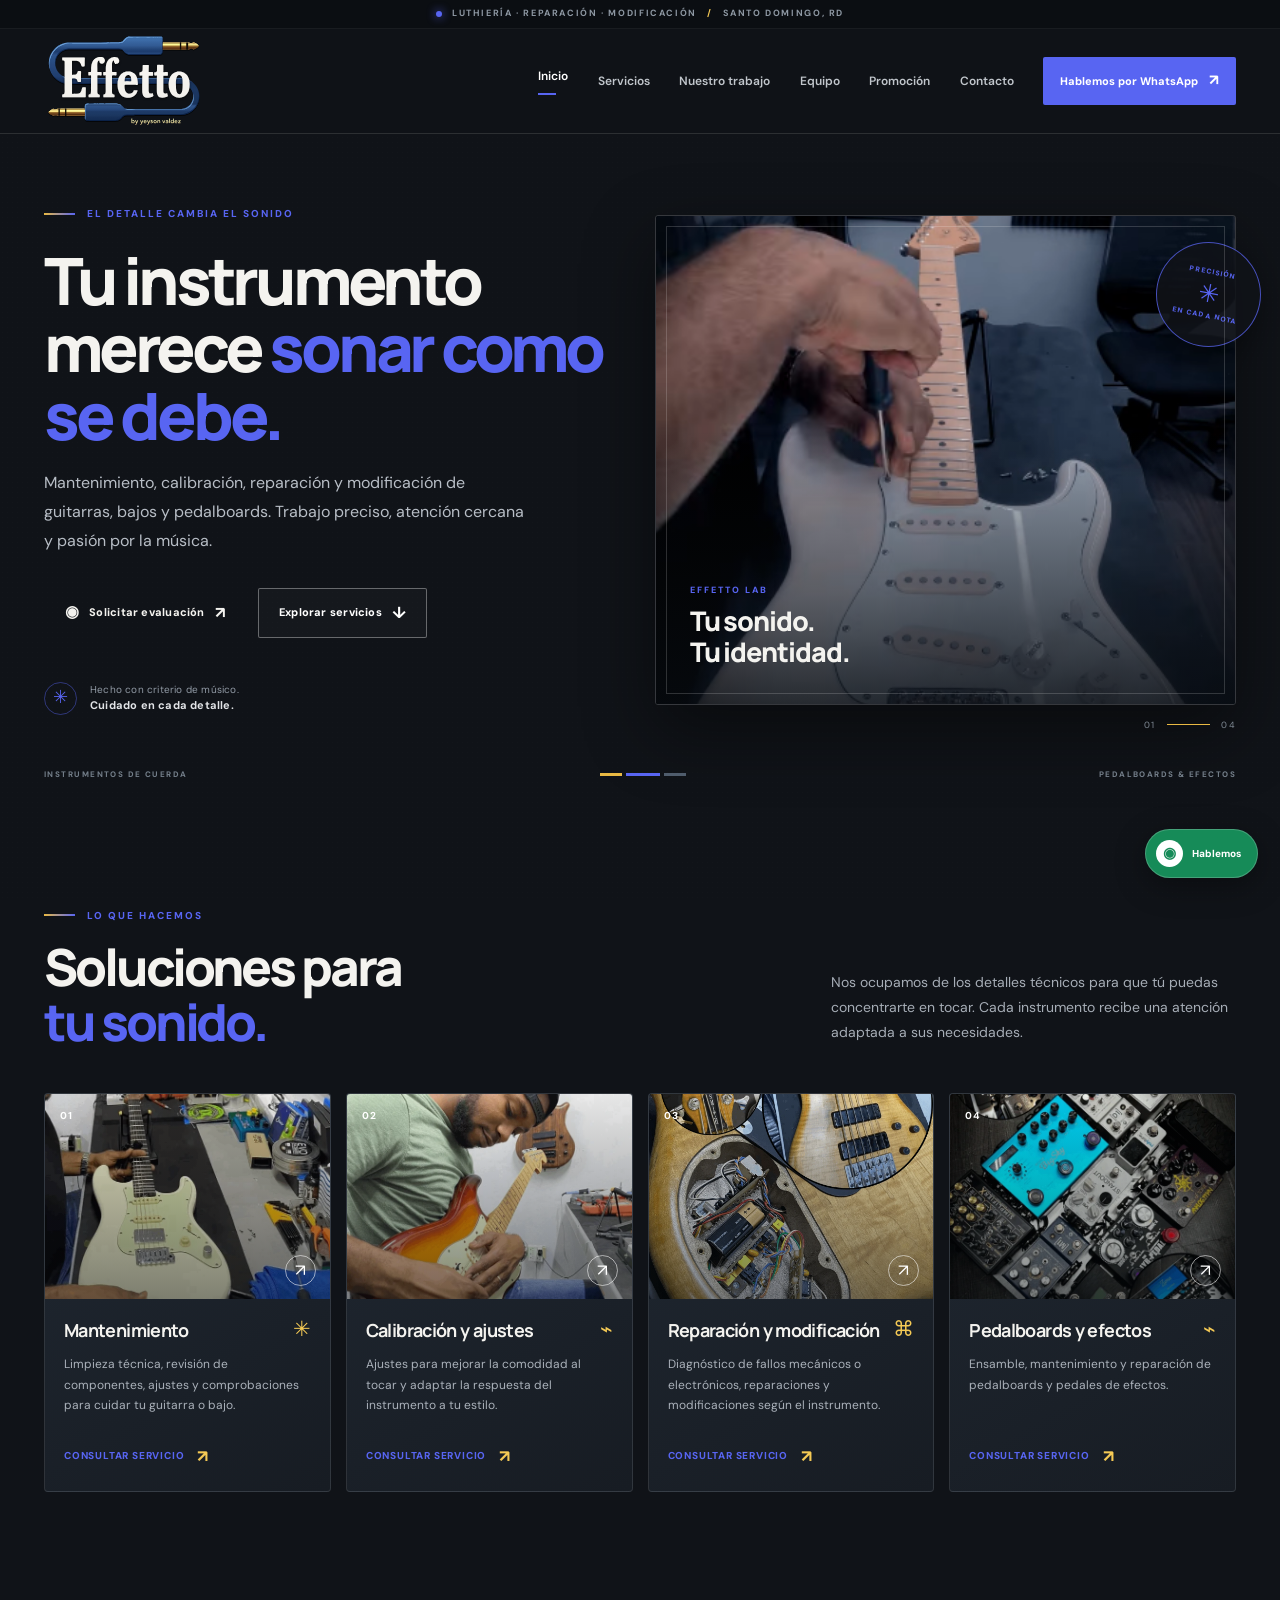
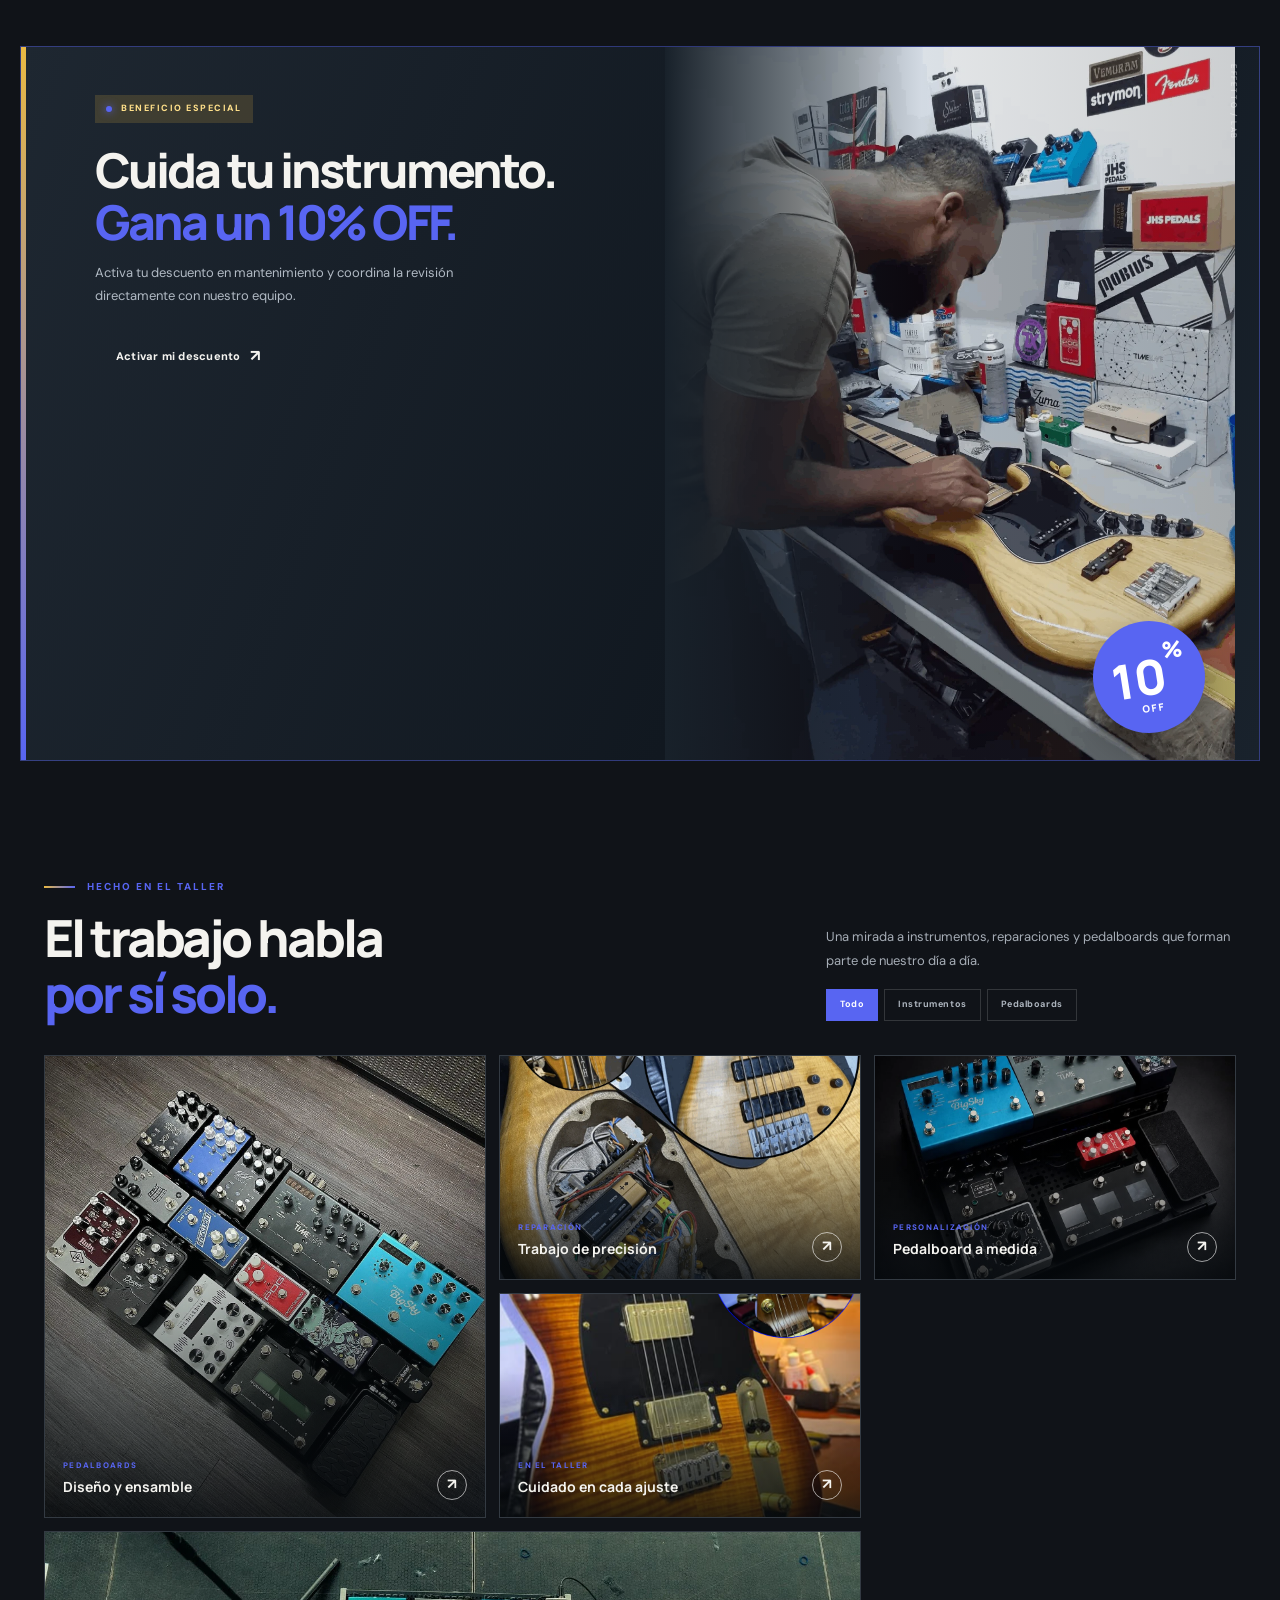
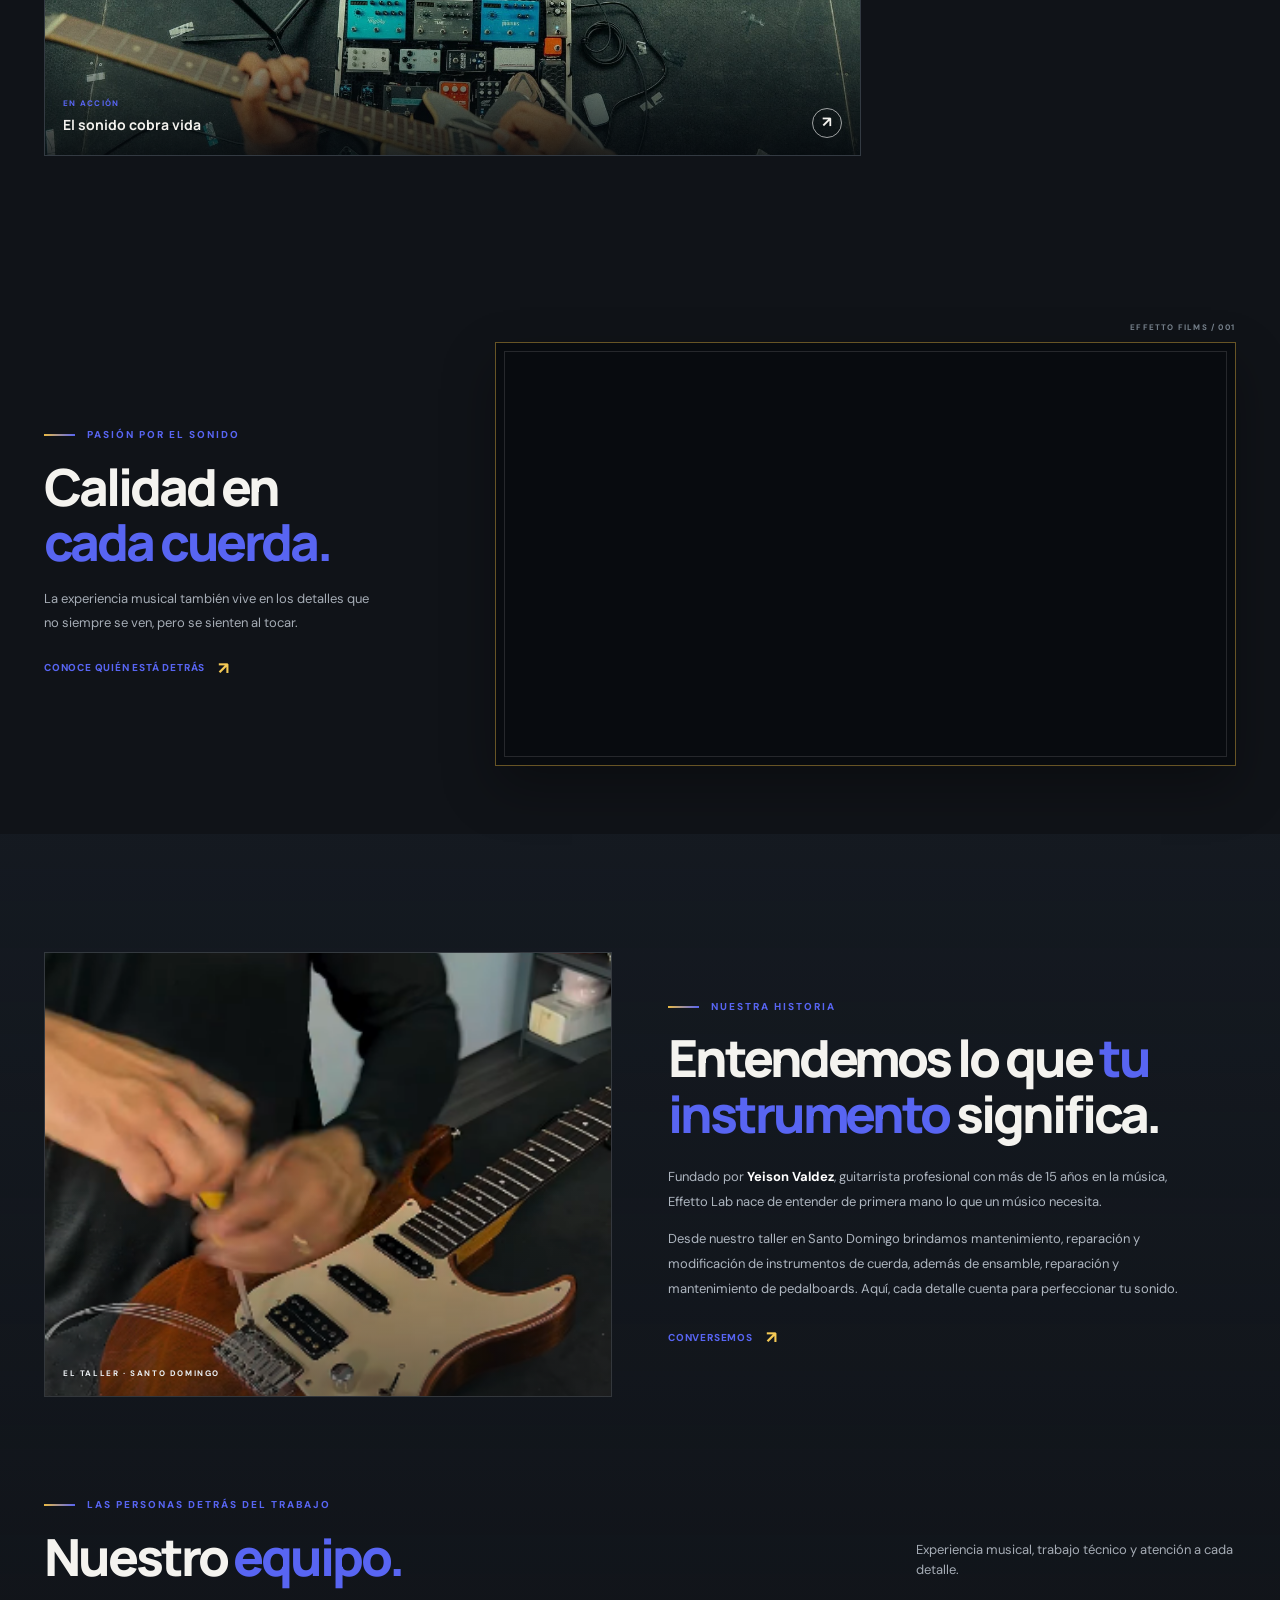
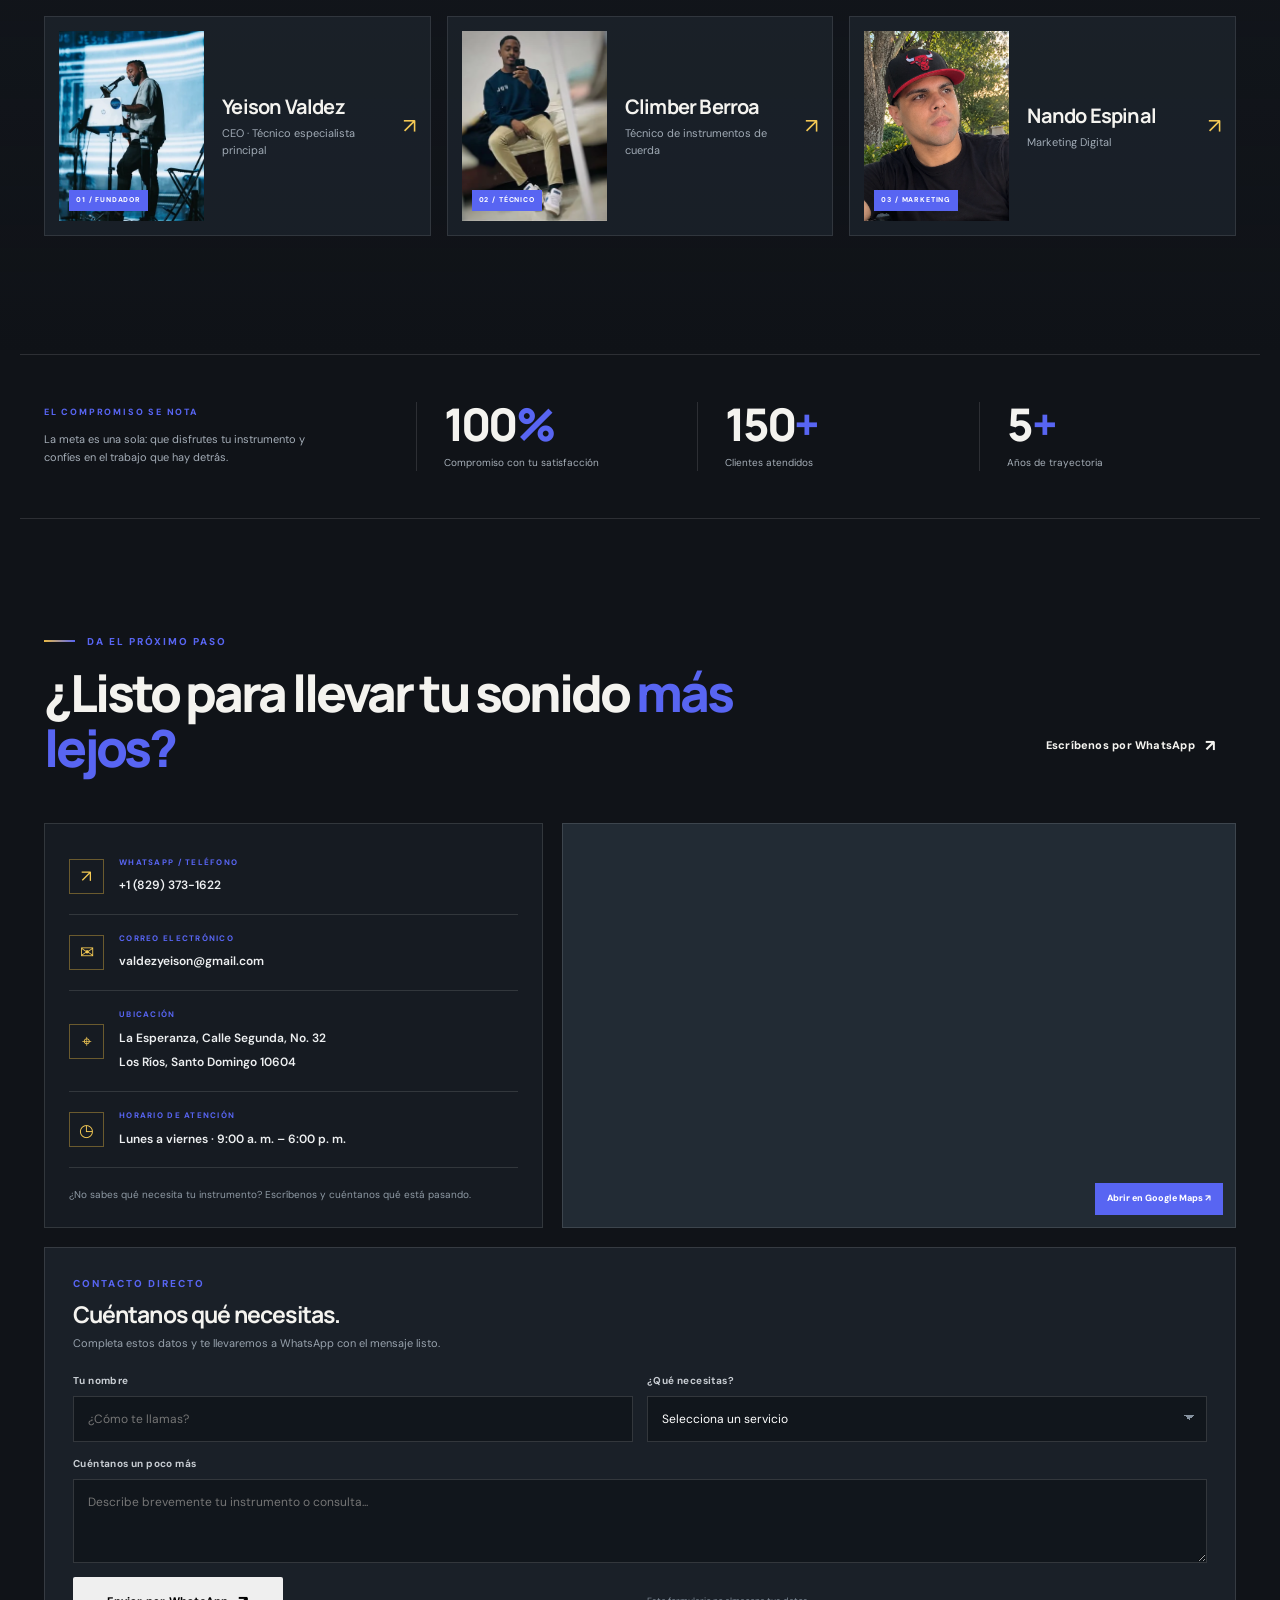
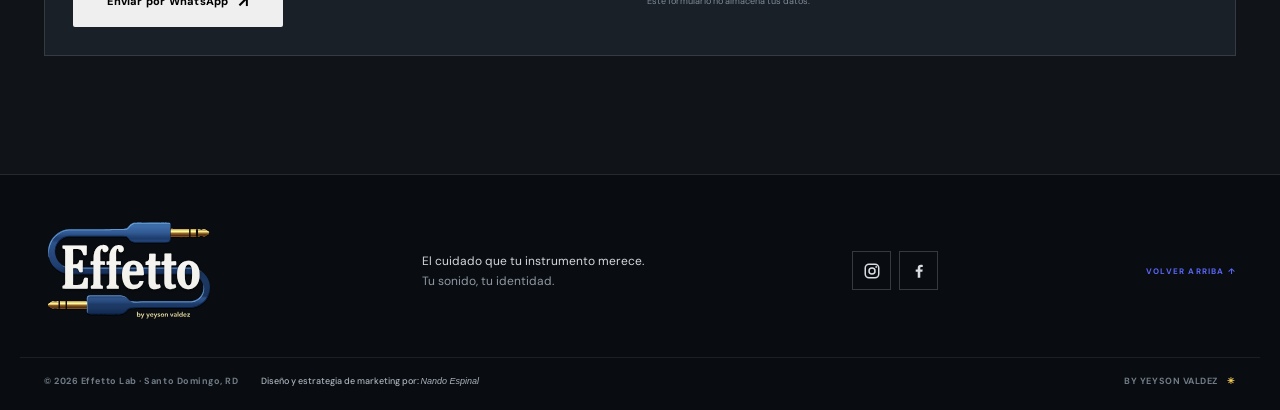
==== commit 50a828c5: "Add files via upload" ====
--- a/effetto-lab-web/index.html
+++ b/effetto-lab-web/index.html
@@ -43,7 +43,7 @@
         <h1 id="hero-title">Tu instrumento merece <em>sonar como se debe.</em></h1>
         <p class="hero-lede">Mantenimiento, calibración, reparación y modificación de guitarras, bajos y pedalboards. Trabajo preciso, atención cercana y pasión por la música.</p>
         <div class="hero-actions">
-          <a class="button button-yellow" href="https://wa.me/18293731622?text=Hola%20Effetto%20Lab%2C%20quiero%20solicitar%20una%20evaluaci%C3%B3n%20para%20mi%20instrumento." target="_blank" rel="noopener"><span class="wa-mark">◉</span> Solicitar evaluación <span class="button-arrow">↗</span></a>
+          <a class="button button-blue" href="https://wa.me/18293731622?text=Hola%20Effetto%20Lab%2C%20quiero%20solicitar%20una%20evaluaci%C3%B3n%20para%20mi%20instrumento." target="_blank" rel="noopener"><span class="wa-mark">◉</span> Solicitar evaluación <span class="button-arrow">↗</span></a>
           <a class="button button-outline" href="#servicios">Explorar servicios <span class="button-arrow">↓</span></a>
         </div>
         <div class="hero-note"><span class="note-star">✳</span><span>Hecho con criterio de músico.<br><strong>Cuidado en cada detalle.</strong></span></div>
@@ -98,7 +98,7 @@
         <span class="promo-tag"><span></span> BENEFICIO ESPECIAL</span>
         <h2 id="promo-title">Cuida tu instrumento.<br><em>Gana un 10% OFF.</em></h2>
         <p>Activa tu descuento en mantenimiento y coordina la revisión directamente con nuestro equipo.</p>
-        <a class="button button-yellow" href="https://wa.me/18293731622?text=Hola%20Effetto%20Lab%2C%20encontr%C3%A9%20el%20c%C3%B3digo%20de%20descuento%20del%2010%25%20en%20la%20p%C3%A1gina%20web%20y%20quiero%20solicitar%20una%20cotizaci%C3%B3n." target="_blank" rel="noopener">Activar mi descuento <span class="button-arrow">↗</span></a>
+        <a class="button button-blue" href="https://wa.me/18293731622?text=Hola%20Effetto%20Lab%2C%20encontr%C3%A9%20el%20c%C3%B3digo%20de%20descuento%20del%2010%25%20en%20la%20p%C3%A1gina%20web%20y%20quiero%20solicitar%20una%20cotizaci%C3%B3n." target="_blank" rel="noopener">Activar mi descuento <span class="button-arrow">↗</span></a>
       </div>
       <div class="promo-visual"><img src="assets/images/yeison-taller.webp" alt="Técnico trabajando en un instrumento en el taller" loading="lazy"><div class="promo-percent">10<span>%</span><small>OFF</small></div></div>
       <div class="promo-decoration" aria-hidden="true">EFFETTO / LAB</div>
@@ -113,7 +113,7 @@
         <a class="work-card work-card-large reveal" href="assets/images/pedalboard-proyectos.webp" data-lightbox="gallery" data-category="pedalboards" aria-label="Ver proyecto de pedalboard"><img src="assets/images/pedalboard-proyectos.webp" alt="Pedalboard personalizada con varios pedales de efectos" loading="lazy"><span class="work-caption"><span><small>PEDALBOARDS</small><strong>Diseño y ensamble</strong></span><b>↗</b></span></a>
         <a class="work-card reveal reveal-delay-1" href="assets/images/reparacion-bajo.webp" data-lightbox="gallery" data-category="instrumentos" aria-label="Ver reparación de bajo"><img src="assets/images/reparacion-bajo.webp" alt="Detalle de reparación en un bajo eléctrico" loading="lazy"><span class="work-caption"><span><small>REPARACIÓN</small><strong>Trabajo de precisión</strong></span><b>↗</b></span></a>
         <a class="work-card reveal reveal-delay-2" href="assets/images/pedalboard-negra.webp" data-lightbox="gallery" data-category="pedalboards" aria-label="Ver pedalboard negra"><img src="assets/images/pedalboard-negra.webp" alt="Pedalboard de acabado negro" loading="lazy"><span class="work-caption"><span><small>PERSONALIZACIÓN</small><strong>Pedalboard a medida</strong></span><b>↗</b></span></a>
-        <a class="work-card reveal" href="assets/images/yeison-taller.webp" data-lightbox="gallery" data-category="instrumentos" aria-label="Ver trabajo de taller"><img src="assets/images/Telecaster roja edit.png" alt="Yeison trabajando en una guitarra" loading="lazy"><span class="work-caption"><span><small>EN EL TALLER</small><strong>Cuidado en cada ajuste</strong></span><b>↗</b></span></a>
+        <a class="work-card reveal" href="assets/images/Telecaster roja edit.png" data-lightbox="gallery" data-category="instrumentos" aria-label="Ver trabajo de taller"><img src="assets/images/Telecaster roja edit.png" alt="Yeison trabajando en una guitarra" loading="lazy"><span class="work-caption"><span><small>EN EL TALLER</small><strong>Cuidado en cada ajuste</strong></span><b>↗</b></span></a>
         <a class="work-card work-card-wide reveal reveal-delay-1" href="assets/images/escenario-musical.webp" data-lightbox="gallery" data-category="pedalboards" aria-label="Ver equipo en contexto musical"><img src="assets/images/escenario-musical.webp" alt="Guitarra y pedalera en un entorno musical" loading="lazy"><span class="work-caption"><span><small>EN ACCIÓN</small><strong>El sonido cobra vida</strong></span><b>↗</b></span></a>
       </div>
     </section>
@@ -144,7 +144,7 @@
     </section>
 
     <section class="contact-section section-pad" id="contacto" aria-labelledby="contact-title">
-      <div class="contact-head reveal"><div><div class="eyebrow"><span class="eyebrow-line"></span> DA EL PRÓXIMO PASO</div><h2 id="contact-title">¿Listo para llevar tu sonido <em>más lejos?</em></h2></div><a class="button button-yellow" href="https://wa.me/18293731622?text=Hola%20Effetto%20Lab%2C%20quiero%20recibir%20asesor%C3%ADa%20para%20mi%20instrumento." target="_blank" rel="noopener">Escríbenos por WhatsApp <span class="button-arrow">↗</span></a></div>
+      <div class="contact-head reveal"><div><div class="eyebrow"><span class="eyebrow-line"></span> DA EL PRÓXIMO PASO</div><h2 id="contact-title">¿Listo para llevar tu sonido <em>más lejos?</em></h2></div><a class="button button-blue" href="https://wa.me/18293731622?text=Hola%20Effetto%20Lab%2C%20quiero%20recibir%20asesor%C3%ADa%20para%20mi%20instrumento." target="_blank" rel="noopener">Escríbenos por WhatsApp <span class="button-arrow">↗</span></a></div>
       <div class="contact-grid reveal">
         <div class="contact-details">
           <a class="contact-item" href="https://wa.me/18293731622" target="_blank" rel="noopener"><span class="contact-icon">↗</span><span><small>WHATSAPP / TELÉFONO</small><strong>+1 (829) 373-1622</strong></span></a>
@@ -160,7 +160,7 @@
         <label>Tu nombre<input type="text" name="name" placeholder="¿Cómo te llamas?" required></label>
         <label>¿Qué necesitas?<select name="service" required><option value="" disabled selected>Selecciona un servicio</option><option>Mantenimiento</option><option>Calibración y ajustes</option><option>Reparación o modificación</option><option>Pedalboards y efectos</option><option>Quiero recibir asesoría</option></select></label>
         <label class="message-field">Cuéntanos un poco más<textarea name="message" rows="3" placeholder="Describe brevemente tu instrumento o consulta..."></textarea></label>
-        <button class="button button-yellow form-submit" type="submit">Enviar por WhatsApp <span class="button-arrow">↗</span></button>
+        <button class="button button-blue form-submit" type="submit">Enviar por WhatsApp <span class="button-arrow">↗</span></button>
         <span class="form-note" id="form-note" aria-live="polite">Este formulario no almacena tus datos.</span>
       </form>
     </section>
@@ -182,7 +182,7 @@
     </div>
     <div class="footer-bottom">
       <span class="footer-copyright">© <span id="year"></span> Effetto Lab · Santo Domingo, RD</span>
-      <a class="footer-credit" href="https://www.instagram.com/nandoespinalh/" target="_blank" rel="noopener noreferrer">Diseño y estrategia de marketing por: Nando Espinal</a>
+      <a class="footer-credit" href="https://www.instagram.com/nandoespinalh/" target="_blank" rel="noopener noreferrer">Diseño y estrategia de marketing por: <em>Nando Espinal</em></a>
       <span class="footer-signature">BY YEYSON VALDEZ <i>✳</i></span>
     </div>
   </footer>
--- a/effetto-lab-web/styles.css
+++ b/effetto-lab-web/styles.css
@@ -6,10 +6,10 @@
   --text: #f4f3ef;
   --muted: #a6adb6;
   --line: rgba(255,255,255,.12);
-  --blue: #1689ef;
-  --blue-2: #42adff;
-  --gold: #e9b943;
-  --gold-bright: #f5ca55;
+  --blue: #e9b943;
+  --blue-2: #f5ca55;
+  --gold: #5865F2;
+  --gold-bright: #7983F5;
   --font: 'DM Sans', Arial, sans-serif;
   --display: 'Manrope', 'DM Sans', Arial, sans-serif;
   --max: 1240px;
@@ -22,7 +22,7 @@
 img { display: block; max-width: 100%; }
 button, input, select, textarea { font: inherit; }
 button, a { -webkit-tap-highlight-color: transparent; }
-::selection { background: var(--blue); color: white; }
+::selection { background: var(--blue); color: #16191e; }
 .topline { min-height: 29px; display:flex; align-items:center; justify-content:center; gap:10px; padding:6px 16px; background:#0b0e12; border-bottom:1px solid rgba(255,255,255,.06); color:#8e98a3; font-size:9px; font-weight:700; letter-spacing:.18em; }
 .topline-dot { width:6px; height:6px; border-radius:50%; background:var(--gold); box-shadow:0 0 10px var(--gold); }
 .topline-separator { color:var(--blue-2); }
@@ -35,7 +35,7 @@
 .nav-link { color:#c1c6cc; font-size:12px; font-weight:600; transition:color .2s ease; white-space:nowrap; }
 .nav-link:hover,.nav-link.active { color:white; }
 .nav-link.active::after { content:''; display:block; width:18px; height:2px; margin-top:7px; background:var(--gold); }
-.nav-cta { padding:12px 17px; background:var(--gold); border-radius:2px; color:#16191e; font-size:11px; font-weight:800; white-space:nowrap; transition:transform .2s, background .2s; }
+.nav-cta { padding:12px 17px; background:var(--gold); border-radius:2px; color:#fff; font-size:11px; font-weight:800; white-space:nowrap; transition:transform .2s, background .2s; }
 .nav-cta:hover { transform:translateY(-2px); background:var(--gold-bright); }
 .nav-cta span { padding-left:8px; font-size:15px; }
 .menu-toggle { display:none; background:none; border:0; padding:10px; cursor:pointer; }
@@ -54,15 +54,15 @@
 .hero-actions { display:flex; gap:12px; flex-wrap:wrap; margin-top:32px; }
 .button { display:inline-flex; align-items:center; justify-content:center; gap:10px; min-height:50px; padding:0 20px; border:1px solid transparent; border-radius:2px; font-size:11px; font-weight:800; letter-spacing:.02em; cursor:pointer; transition:transform .22s,background .22s,border-color .22s; }
 .button:hover { transform:translateY(-3px); }
-.button-yellow { color:#12161b; background:var(--gold); box-shadow:0 8px 22px rgba(233,185,67,.13); }
+.button-yellow { color:#fff; background:var(--gold); box-shadow:0 8px 22px rgba(88,101,242,.13); }
 .button-yellow:hover { background:var(--gold-bright); }
 .button-outline { color:white; border-color:rgba(255,255,255,.35); background:rgba(255,255,255,.025); }
-.button-outline:hover { border-color:var(--blue-2); background:rgba(22,137,239,.1); }
+.button-outline:hover { border-color:var(--blue-2); background:rgba(233,185,67,.1); }
 .button-arrow { font-size:16px; line-height:1; }
 .wa-mark { font-size:16px; }
 .hero-note { display:flex; align-items:center; gap:13px; margin-top:44px; color:#929ba6; font-size:10px; letter-spacing:.02em; }
 .hero-note strong { color:#e2e4e7; font-size:11px; }
-.note-star { width:33px; height:33px; display:grid; place-items:center; color:var(--gold); border:1px solid rgba(233,185,67,.45); border-radius:50%; font-size:18px; }
+.note-star { width:33px; height:33px; display:grid; place-items:center; color:var(--gold); border:1px solid rgba(88,101,242,.45); border-radius:50%; font-size:18px; }
 .hero-visual { position:relative; min-width:0; }
 .hero-image-frame { height:490px; position:relative; overflow:hidden; border-radius:3px; border:1px solid rgba(255,255,255,.16); box-shadow:0 25px 70px rgba(0,0,0,.45); }
 .hero-image-frame::before { content:''; position:absolute; z-index:1; inset:10px; border:1px solid rgba(255,255,255,.17); pointer-events:none; }
@@ -71,7 +71,7 @@
 .hero-image-label { position:absolute; z-index:2; left:34px; bottom:34px; }
 .label-kicker { color:var(--gold); display:block; font-size:9px; font-weight:800; letter-spacing:.23em; margin-bottom:9px; }
 .hero-image-label strong { font:800 27px/1.05 var(--display); letter-spacing:-.04em; }
-.hero-stamp { position:absolute; top:27px; right:-25px; width:105px; height:105px; border-radius:50%; display:flex; flex-direction:column; align-items:center; justify-content:center; border:1px solid rgba(233,185,67,.75); color:var(--gold); background:rgba(16,19,24,.88); transform:rotate(11deg); box-shadow:0 12px 28px rgba(0,0,0,.3); }
+.hero-stamp { position:absolute; top:27px; right:-25px; width:105px; height:105px; border-radius:50%; display:flex; flex-direction:column; align-items:center; justify-content:center; border:1px solid rgba(88,101,242,.75); color:var(--gold); background:rgba(16,19,24,.88); transform:rotate(11deg); box-shadow:0 12px 28px rgba(0,0,0,.3); }
 .stamp-top,.stamp-bottom { font-size:7px; font-weight:800; letter-spacing:.17em; }
 .stamp-symbol { font-size:25px; line-height:1.3; }
 .hero-index { position:absolute; right:0; bottom:-28px; color:#7f8994; font-size:9px; letter-spacing:.15em; }
@@ -87,7 +87,7 @@
 .section-heading > p { max-width:405px; margin:0 0 4px; color:var(--muted); font-size:14px; line-height:1.8; }
 .service-grid { display:grid; grid-template-columns:repeat(4,1fr); gap:15px; }
 .service-card { background:linear-gradient(150deg,#202832,#171c23); border:1px solid rgba(255,255,255,.1); border-radius:4px; overflow:hidden; transition:transform .25s,border-color .25s,box-shadow .25s; }
-.service-card:hover { transform:translateY(-7px); border-color:rgba(22,137,239,.55); box-shadow:0 18px 36px rgba(0,0,0,.25); }
+.service-card:hover { transform:translateY(-7px); border-color:rgba(233,185,67,.55); box-shadow:0 18px 36px rgba(0,0,0,.25); }
 .service-image { height:205px; display:block; position:relative; overflow:hidden; background:#252c35; }
 .service-image::after { content:''; position:absolute; inset:0; background:linear-gradient(180deg,rgba(5,9,14,.02),rgba(5,9,14,.48)); }
 .service-image img { width:100%; height:100%; object-fit:cover; transition:transform .5s; }
@@ -102,17 +102,17 @@
 .text-link { display:inline-flex; align-items:center; gap:13px; color:var(--gold); font-size:10px; font-weight:800; letter-spacing:.08em; text-transform:uppercase; }
 .text-link span { color:var(--blue-2); font-size:17px; transition:transform .2s; }
 .text-link:hover span { transform:translate(3px,-3px); }
-.promo-band { min-height:370px; margin-top:36px; margin-bottom:55px; display:grid; grid-template-columns:1fr .92fr; align-items:stretch; position:relative; overflow:hidden; background:linear-gradient(110deg,#1e2731,#111820 60%,#19222c); border:1px solid rgba(233,185,67,.42); }
+.promo-band { min-height:370px; margin-top:36px; margin-bottom:55px; display:grid; grid-template-columns:1fr .92fr; align-items:stretch; position:relative; overflow:hidden; background:linear-gradient(110deg,#1e2731,#111820 60%,#19222c); border:1px solid rgba(88,101,242,.42); }
 .promo-band::before { content:''; position:absolute; left:0; top:0; bottom:0; width:5px; background:linear-gradient(var(--blue),var(--gold)); }
 .promo-text { padding:48px 20px 46px 50px; position:relative; z-index:2; }
-.promo-tag { display:inline-flex; gap:9px; align-items:center; padding:7px 11px; background:rgba(22,137,239,.17); color:#7cc7ff; font-size:9px; font-weight:800; letter-spacing:.17em; }
+.promo-tag { display:inline-flex; gap:9px; align-items:center; padding:7px 11px; background:rgba(233,185,67,.17); color:#ffe08a; font-size:9px; font-weight:800; letter-spacing:.17em; }
 .promo-tag span { width:6px; height:6px; border-radius:50%; background:var(--gold); box-shadow:0 0 8px var(--gold); }
 .promo-text h2 { margin:21px 0 13px; font-size:clamp(33px,4vw,48px); }
 .promo-text p { max-width:440px; color:#b1bac4; font-size:13px; line-height:1.8; margin-bottom:24px; }
 .promo-visual { position:relative; min-height:370px; overflow:hidden; }
 .promo-visual::after { content:''; position:absolute; inset:0; background:linear-gradient(90deg,#18212a 0%,rgba(18,24,32,.1) 45%,rgba(12,17,23,.2)); }
 .promo-visual img { width:100%; height:100%; object-fit:cover; object-position:48% center; }
-.promo-percent { position:absolute; z-index:2; right:30px; bottom:27px; width:112px; height:112px; border-radius:50%; background:var(--gold); color:#15191f; display:flex; align-items:center; justify-content:center; font:800 48px/.9 var(--display); transform:rotate(-9deg); box-shadow:0 15px 35px rgba(0,0,0,.3); }
+.promo-percent { position:absolute; z-index:2; right:30px; bottom:27px; width:112px; height:112px; border-radius:50%; background:var(--gold); color:#fff; display:flex; align-items:center; justify-content:center; font:800 48px/.9 var(--display); transform:rotate(-9deg); box-shadow:0 15px 35px rgba(0,0,0,.3); }
 .promo-percent span { font-size:23px; align-self:flex-start; margin-top:21px; }
 .promo-percent small { position:absolute; bottom:20px; font-size:10px; letter-spacing:.2em; }
 .promo-decoration { position:absolute; right:19px; top:17px; z-index:2; writing-mode:vertical-rl; color:rgba(255,255,255,.52); font-size:8px; letter-spacing:.2em; }
@@ -122,7 +122,7 @@
 .work-intro p { margin:0 0 17px; color:var(--muted); font-size:13px; line-height:1.8; }
 .filters { display:flex; gap:6px; flex-wrap:wrap; }
 .filter-btn { background:transparent; color:#aeb6bf; border:1px solid rgba(255,255,255,.15); padding:8px 13px; cursor:pointer; font-size:9px; font-weight:700; letter-spacing:.06em; transition:.2s; }
-.filter-btn:hover,.filter-btn.is-active { color:#101318; border-color:var(--gold); background:var(--gold); }
+.filter-btn:hover,.filter-btn.is-active { color:#fff; border-color:var(--gold); background:var(--gold); }
 .work-grid { display:grid; grid-template-columns:1.1fr .9fr .9fr; grid-auto-rows:225px; gap:13px; }
 .work-card { position:relative; display:block; overflow:hidden; background:#1c242d; border:1px solid rgba(255,255,255,.1); min-width:0; }
 .work-card-large { grid-row:span 2; }
@@ -138,7 +138,7 @@
 .video-section { display:grid; grid-template-columns:.68fr 1.32fr; gap:70px; align-items:center; padding-top:68px; padding-bottom:68px; }
 .video-copy h2 { margin-bottom:18px; }
 .video-copy p { color:var(--muted); font-size:13px; line-height:1.8; max-width:330px; margin-bottom:20px; }
-.video-frame { position:relative; aspect-ratio:16/9; background:#080b0f; border:1px solid rgba(22,137,239,.42); box-shadow:0 22px 50px rgba(0,0,0,.3); }
+.video-frame { position:relative; aspect-ratio:16/9; background:#080b0f; border:1px solid rgba(233,185,67,.42); box-shadow:0 22px 50px rgba(0,0,0,.3); }
 .video-frame::before { content:''; position:absolute; inset:8px; border:1px solid rgba(255,255,255,.12); pointer-events:none; z-index:1; }
 .video-frame iframe { width:100%; height:100%; border:0; }
 .video-corner { position:absolute; top:-22px; right:0; color:#76818c; font-size:8px; font-weight:700; letter-spacing:.15em; }
@@ -157,12 +157,12 @@
 .team-heading p { margin:0 0 4px; color:var(--muted); font-size:13px; max-width:320px; }
 .team-grid { display:grid; grid-template-columns:repeat(3,minmax(0,1fr)); gap:16px; }
 .team-card { display:grid; grid-template-columns:minmax(105px,.75fr) minmax(0,1fr); align-items:center; gap:18px; min-width:0; padding:14px; background:rgba(31,39,49,.62); border:1px solid rgba(255,255,255,.1); transition:border-color .3s,background .3s,transform .3s; }
-.team-card:hover { border-color:rgba(37,145,255,.48); background:rgba(36,47,60,.82); transform:translateY(-3px); }
+.team-card:hover { border-color:rgba(233,185,67,.48); background:rgba(36,47,60,.82); transform:translateY(-3px); }
 .team-photo { height:190px; position:relative; overflow:hidden; background:#222b35; }
 .team-photo img { width:100%; height:100%; object-fit:cover; object-position:center; transition:transform .4s; }
 .team-photo-nando img { object-position:center 38%; }
 .team-card:hover .team-photo img { transform:scale(1.05); }
-.team-photo span { position:absolute; left:10px; bottom:10px; padding:5px 7px; color:#11161c; background:var(--gold); font-size:7px; font-weight:800; letter-spacing:.12em; }
+.team-photo span { position:absolute; left:10px; bottom:10px; padding:5px 7px; color:#fff; background:var(--gold); font-size:7px; font-weight:800; letter-spacing:.12em; }
 .team-meta { display:flex; align-items:center; justify-content:space-between; gap:12px; }
 .team-meta h3 { margin:0 0 5px; font:700 20px var(--display); letter-spacing:-.04em; }
 .team-meta p { margin:0; color:#a1abb6; font-size:11px; }
@@ -181,13 +181,13 @@
 .contact-grid { display:grid; grid-template-columns:.85fr 1.15fr; gap:19px; }
 .contact-details { padding:15px 24px; border:1px solid var(--line); background:rgba(28,35,44,.54); }
 .contact-item { display:flex; align-items:center; gap:15px; padding:17px 0; border-bottom:1px solid var(--line); }
-.contact-icon { width:35px; height:35px; flex:none; border:1px solid rgba(22,137,239,.4); display:grid; place-items:center; color:var(--blue-2); font-size:17px; }
+.contact-icon { width:35px; height:35px; flex:none; border:1px solid rgba(233,185,67,.4); display:grid; place-items:center; color:var(--blue-2); font-size:17px; }
 .contact-item small { display:block; color:var(--gold); font-size:8px; font-weight:800; letter-spacing:.16em; margin-bottom:4px; }
 .contact-item strong { color:#eef0f2; font-size:12px; font-weight:600; line-height:1.65; }
 .contact-footnote { color:#909ba6; margin:19px 0 3px; font-size:10px; }
 .map-frame { min-height:405px; position:relative; background:#222b34; border:1px solid var(--line); }
 .map-frame iframe { position:absolute; inset:0; width:100%; height:100%; border:0; filter:grayscale(.72) invert(.88) hue-rotate(175deg) saturate(.65) contrast(.9); opacity:.84; }
-.map-frame > a { position:absolute; right:12px; bottom:12px; z-index:2; padding:9px 12px; background:var(--gold); color:#151a20; font-size:9px; font-weight:800; }
+.map-frame > a { position:absolute; right:12px; bottom:12px; z-index:2; padding:9px 12px; background:var(--gold); color:#fff; font-size:9px; font-weight:800; }
 .quick-form { margin-top:19px; display:grid; grid-template-columns:1fr 1fr; gap:14px; padding:28px; background:#1a2028; border:1px solid var(--line); }
 .form-heading { grid-column:1/-1; }
 .form-heading h3 { margin:7px 0 5px; font:700 23px var(--display); letter-spacing:-.04em; }
@@ -208,7 +208,7 @@
 .footer-main > p span { color:#8f99a4; }
 .footer-social { display:flex; gap:8px; }
 .footer-social a { width:39px; height:39px; display:grid; place-items:center; border:1px solid rgba(255,255,255,.19); color:#d9dde1; font-size:9px; font-weight:800; transition:.2s; }
-.footer-social a:hover { color:#101318; background:var(--gold); border-color:var(--gold); }
+.footer-social a:hover { color:#fff; background:var(--gold); border-color:var(--gold); }
 .footer-social .social-icon { width:18px; height:18px; display:block; }
 .back-top { color:var(--gold); font-size:8px; font-weight:800; letter-spacing:.15em; }
 .footer-bottom { max-width:var(--max); margin:auto; padding:17px 24px 21px; border-top:1px solid rgba(255,255,255,.08); display:flex; align-items:center; flex-wrap:wrap; gap:8px 22px; color:#707b86; font-size:9px; font-weight:700; letter-spacing:.06em; }
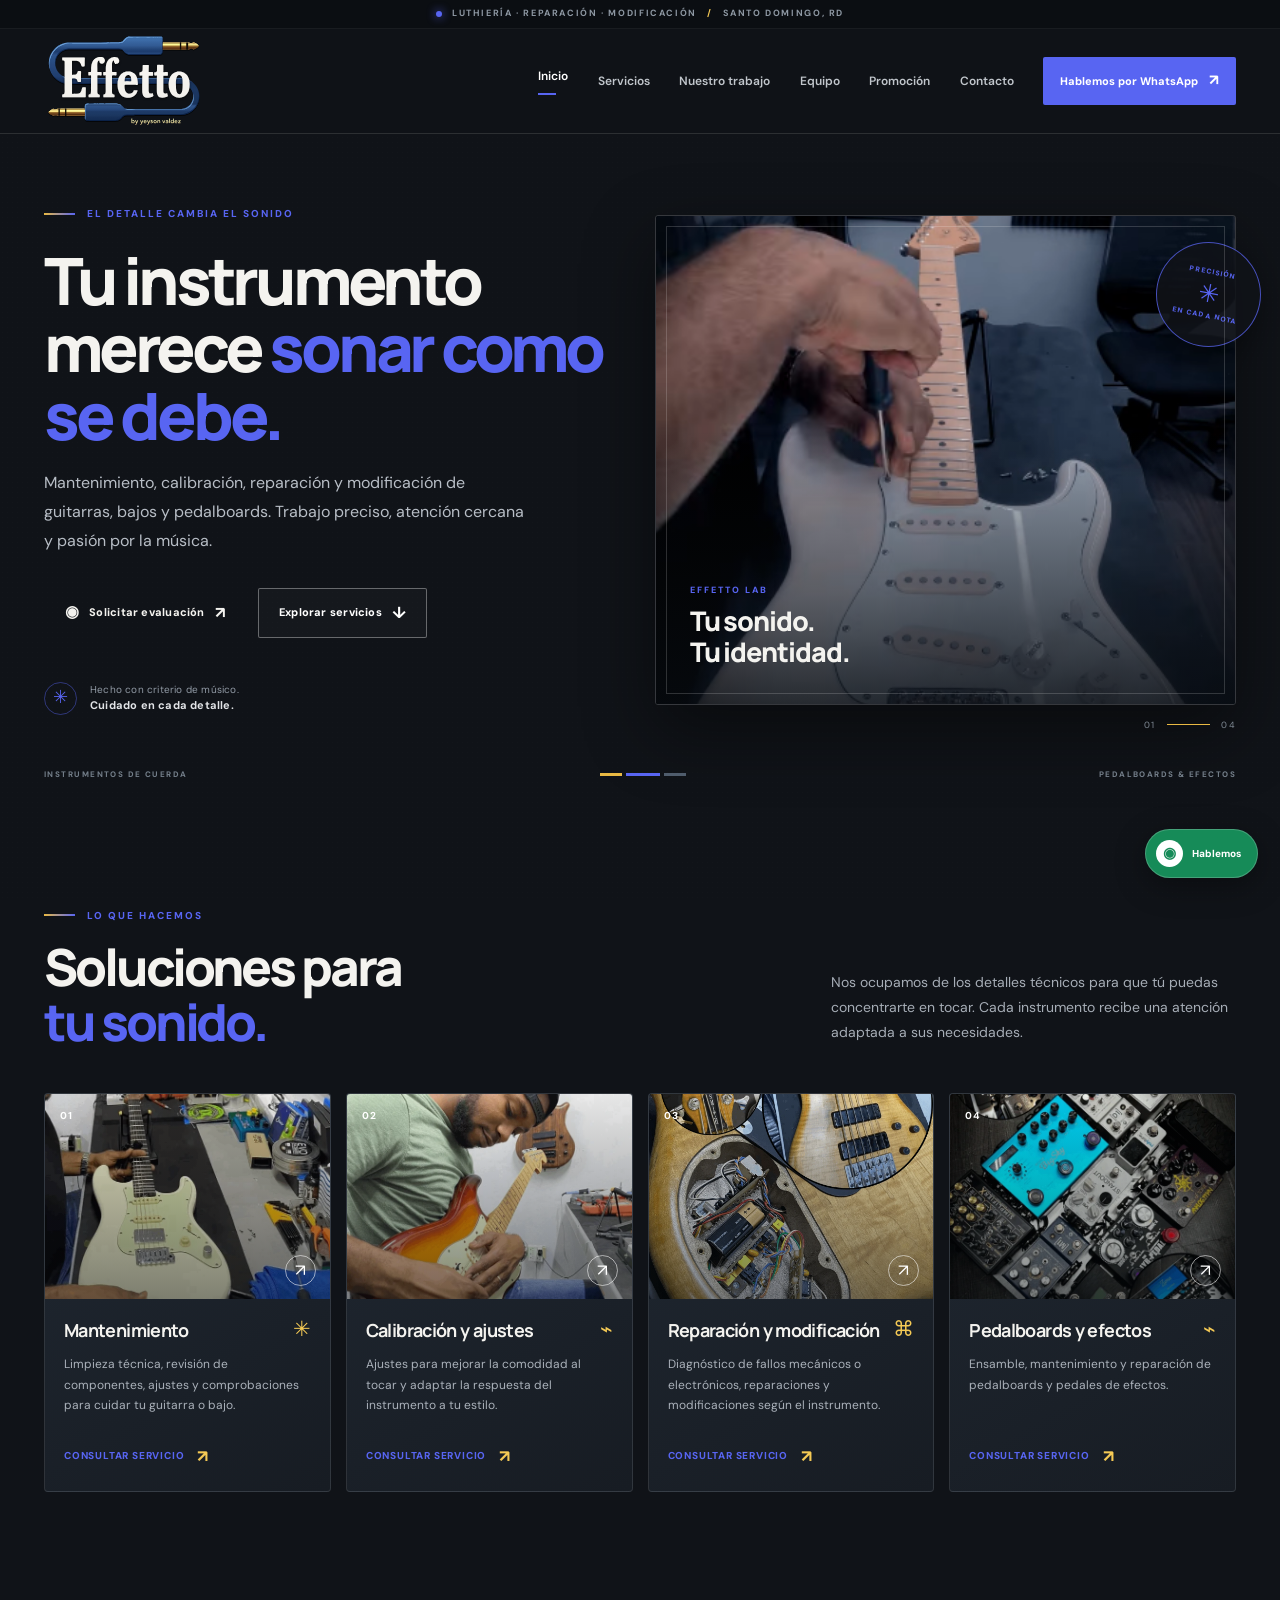
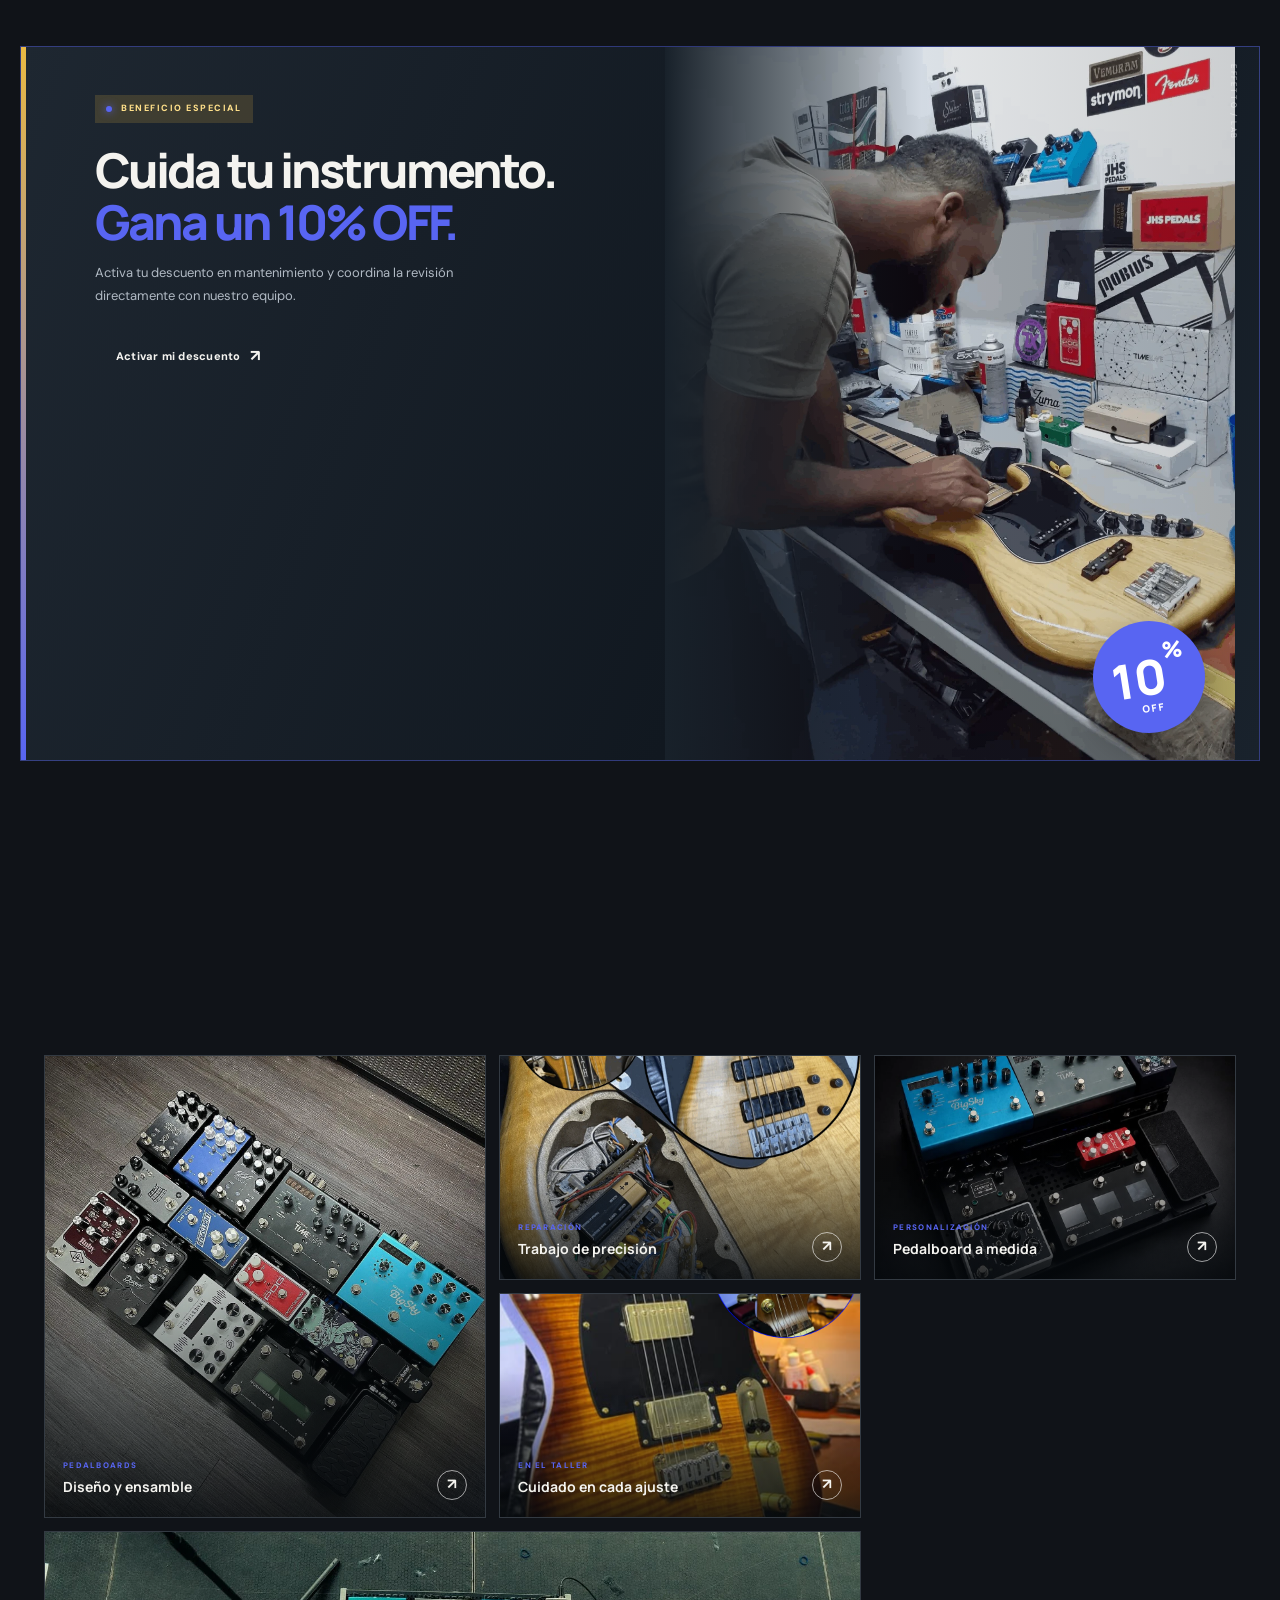
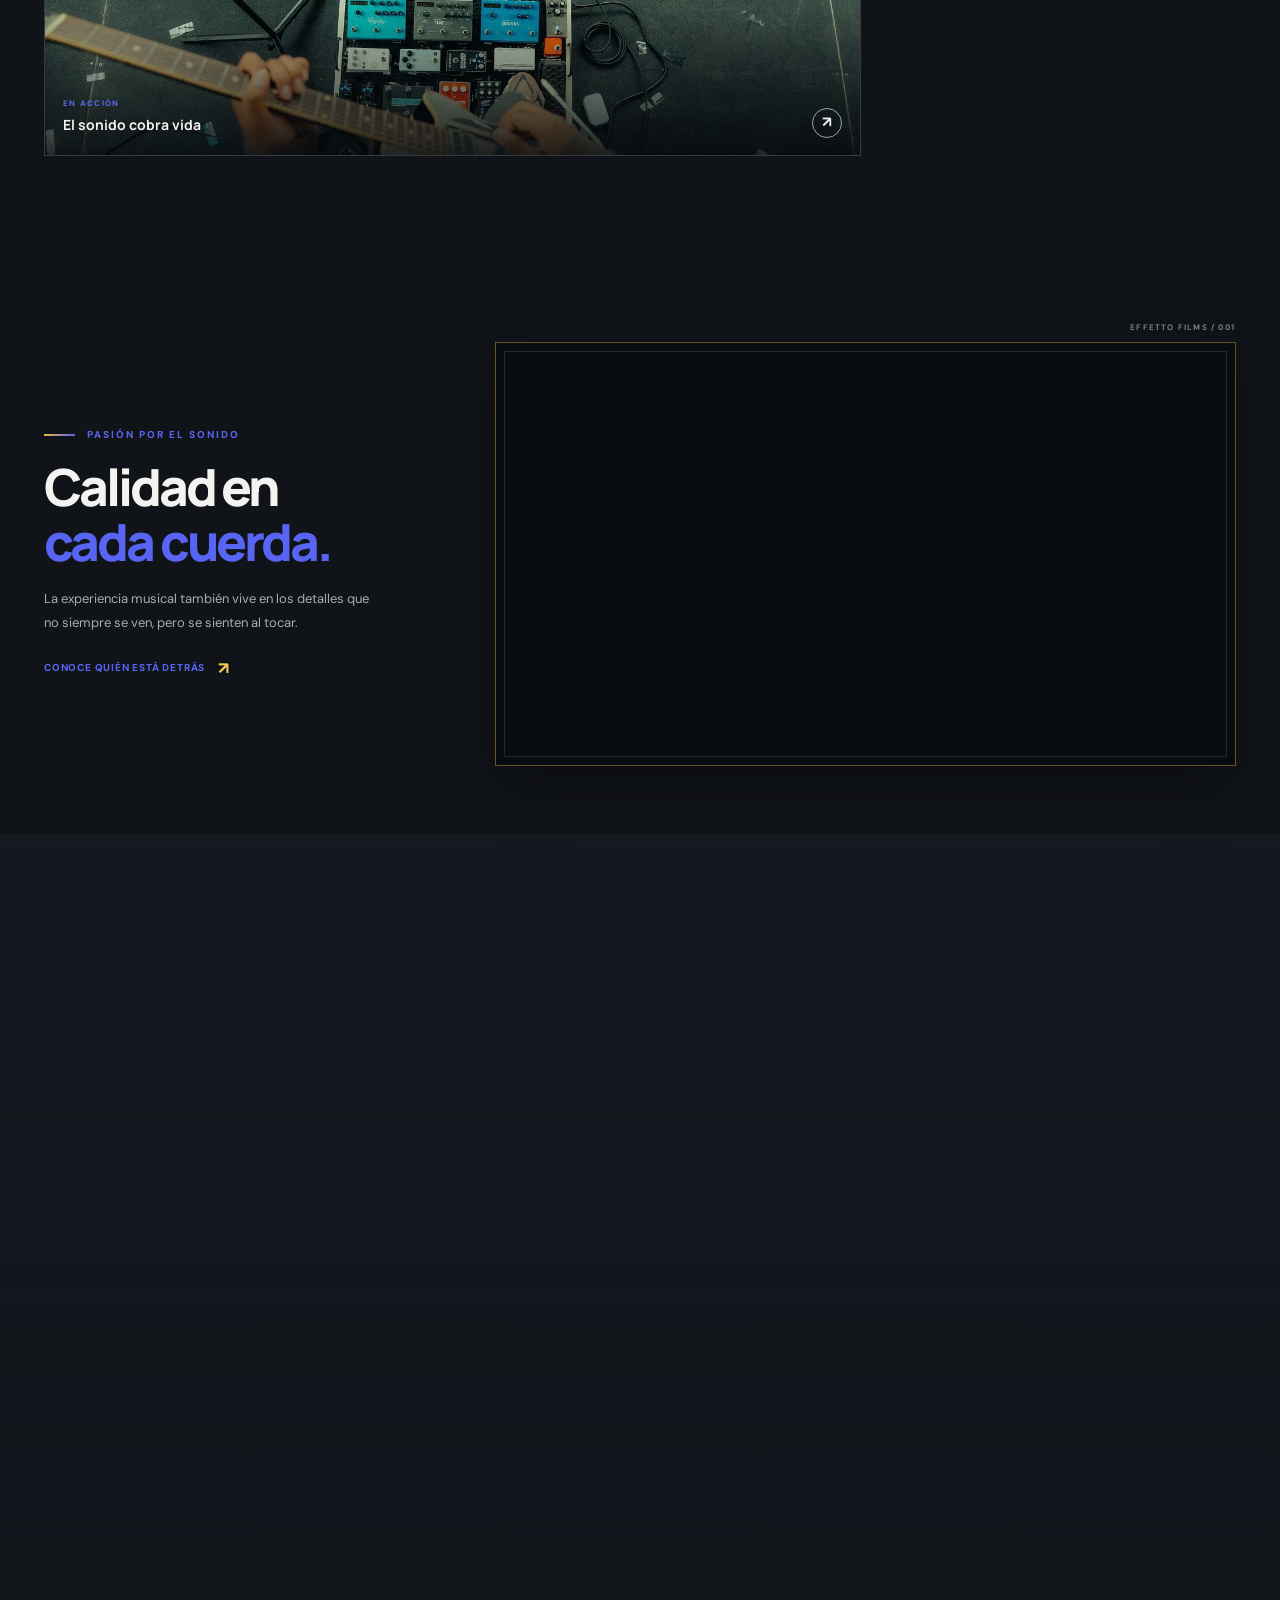
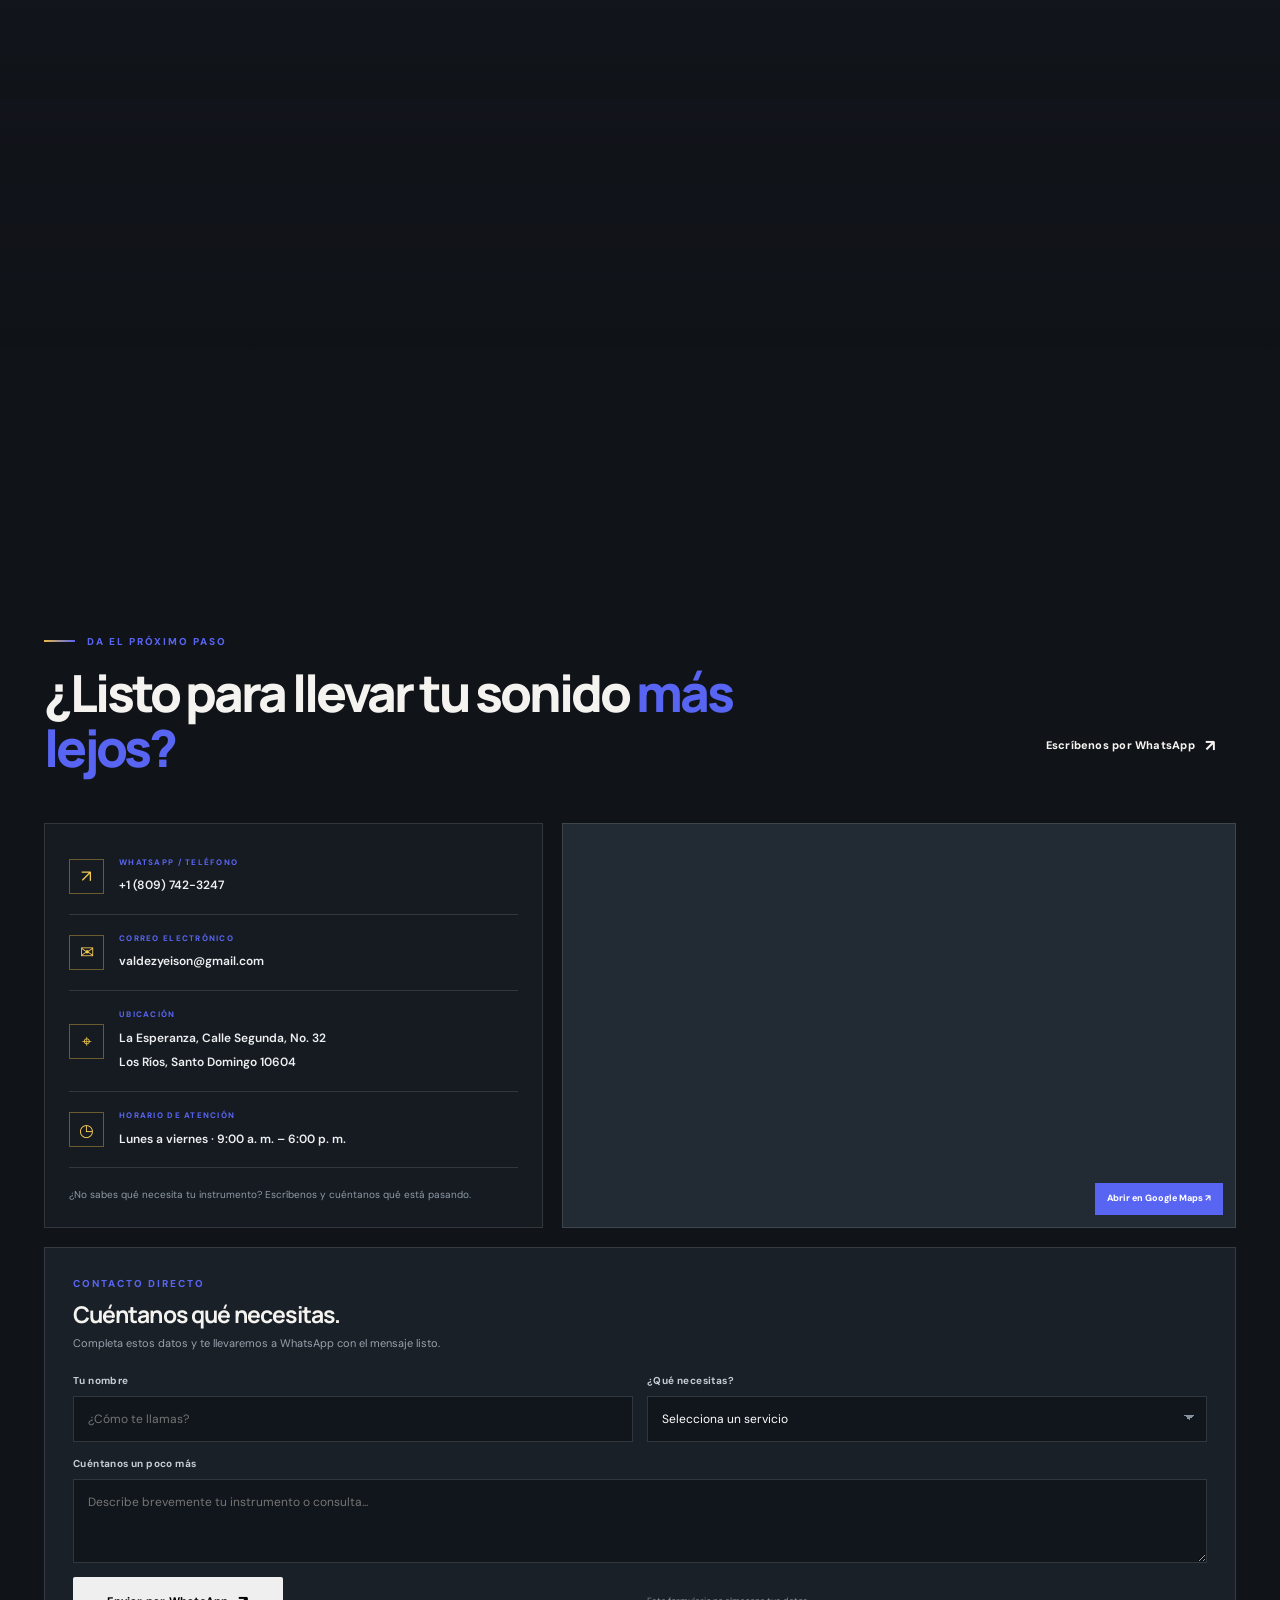
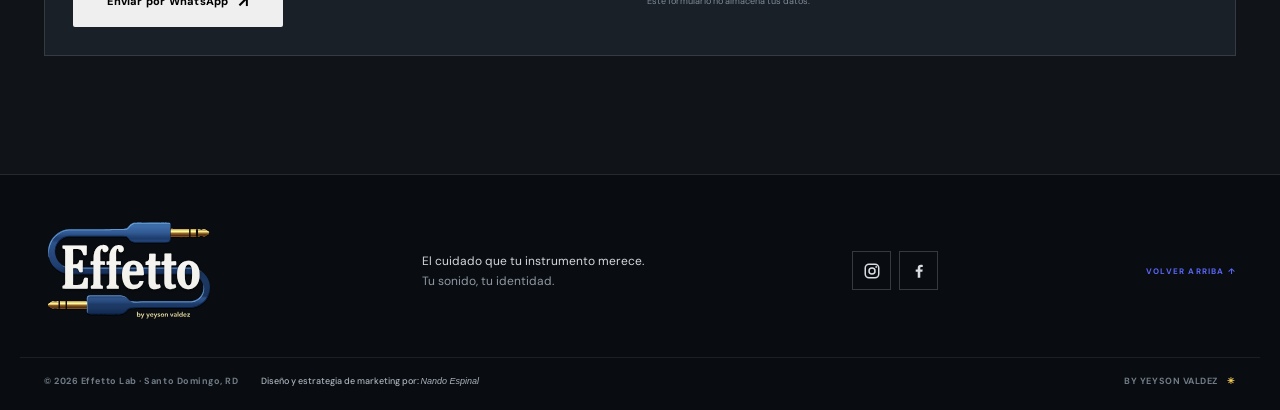
==== commit bcb09e96: "Update WhatsApp contact numbers in index.html" ====
--- a/effetto-lab-web/index.html
+++ b/effetto-lab-web/index.html
@@ -31,7 +31,7 @@
         <a class="nav-link" href="#equipo">Equipo</a>
         <a class="nav-link" href="#promocion">Promoción</a>
         <a class="nav-link" href="#contacto">Contacto</a>
-        <a class="nav-cta" href="https://wa.me/18293731622" target="_blank" rel="noopener">Hablemos por WhatsApp <span aria-hidden="true">↗</span></a>
+        <a class="nav-cta" href="https://wa.me/18097423247" target="_blank" rel="noopener">Hablemos por WhatsApp <span aria-hidden="true">↗</span></a>
       </nav>
     </div>
   </header>
@@ -43,7 +43,7 @@
         <h1 id="hero-title">Tu instrumento merece <em>sonar como se debe.</em></h1>
         <p class="hero-lede">Mantenimiento, calibración, reparación y modificación de guitarras, bajos y pedalboards. Trabajo preciso, atención cercana y pasión por la música.</p>
         <div class="hero-actions">
-          <a class="button button-blue" href="https://wa.me/18293731622?text=Hola%20Effetto%20Lab%2C%20quiero%20solicitar%20una%20evaluaci%C3%B3n%20para%20mi%20instrumento." target="_blank" rel="noopener"><span class="wa-mark">◉</span> Solicitar evaluación <span class="button-arrow">↗</span></a>
+          <a class="button button-blue" href="https://wa.me/18097423247?text=Hola%20Effetto%20Lab%2C%20quiero%20solicitar%20una%20evaluaci%C3%B3n%20para%20mi%20instrumento." target="_blank" rel="noopener"><span class="wa-mark">◉</span> Solicitar evaluación <span class="button-arrow">↗</span></a>
           <a class="button button-outline" href="#servicios">Explorar servicios <span class="button-arrow">↓</span></a>
         </div>
         <div class="hero-note"><span class="note-star">✳</span><span>Hecho con criterio de músico.<br><strong>Cuidado en cada detalle.</strong></span></div>
@@ -67,28 +67,28 @@
       </div>
       <div class="service-grid">
         <article class="service-card reveal">
-          <a class="service-image" href="https://wa.me/18293731622?text=Hola%20Effetto%20Lab%2C%20me%20interesa%20el%20servicio%20de%20mantenimiento%20de%20guitarras%20y%20bajos." target="_blank" rel="noopener" aria-label="Consultar mantenimiento">
+          <a class="service-image" href="https://wa.me/18097423247?text=Hola%20Effetto%20Lab%2C%20me%20interesa%20el%20servicio%20de%20mantenimiento%20de%20guitarras%20y%20bajos." target="_blank" rel="noopener" aria-label="Consultar mantenimiento">
             <img src="assets/images/mantenimiento.webp" alt="Mantenimiento de guitarra eléctrica" loading="lazy"><span class="service-number">01</span><span class="image-link">↗</span>
           </a>
-          <div class="service-body"><div class="service-title-row"><h3>Mantenimiento</h3><span class="service-symbol">✳</span></div><p>Limpieza técnica, revisión de componentes, ajustes y comprobaciones para cuidar tu guitarra o bajo.</p><a class="text-link" href="https://wa.me/18293731622?text=Hola%20Effetto%20Lab%2C%20quiero%20consultar%20sobre%20mantenimiento%20de%20mi%20instrumento." target="_blank" rel="noopener">Consultar servicio <span>↗</span></a></div>
+          <div class="service-body"><div class="service-title-row"><h3>Mantenimiento</h3><span class="service-symbol">✳</span></div><p>Limpieza técnica, revisión de componentes, ajustes y comprobaciones para cuidar tu guitarra o bajo.</p><a class="text-link" href="https://wa.me/18097423247?text=Hola%20Effetto%20Lab%2C%20quiero%20consultar%20sobre%20mantenimiento%20de%20mi%20instrumento." target="_blank" rel="noopener">Consultar servicio <span>↗</span></a></div>
         </article>
         <article class="service-card reveal reveal-delay-1">
-          <a class="service-image" href="https://wa.me/18293731622?text=Hola%20Effetto%20Lab%2C%20me%20interesa%20calibrar%20mi%20instrumento." target="_blank" rel="noopener" aria-label="Consultar calibración">
+          <a class="service-image" href="https://wa.me/18097423247?text=Hola%20Effetto%20Lab%2C%20me%20interesa%20calibrar%20mi%20instrumento." target="_blank" rel="noopener" aria-label="Consultar calibración">
             <img src="assets/images/calibracion.webp" alt="Calibración y ajuste de guitarra" loading="lazy"><span class="service-number">02</span><span class="image-link">↗</span>
           </a>
-          <div class="service-body"><div class="service-title-row"><h3>Calibración y ajustes</h3><span class="service-symbol">⌁</span></div><p>Ajustes para mejorar la comodidad al tocar y adaptar la respuesta del instrumento a tu estilo.</p><a class="text-link" href="https://wa.me/18293731622?text=Hola%20Effetto%20Lab%2C%20quiero%20consultar%20sobre%20calibraci%C3%B3n%20y%20ajustes." target="_blank" rel="noopener">Consultar servicio <span>↗</span></a></div>
+          <div class="service-body"><div class="service-title-row"><h3>Calibración y ajustes</h3><span class="service-symbol">⌁</span></div><p>Ajustes para mejorar la comodidad al tocar y adaptar la respuesta del instrumento a tu estilo.</p><a class="text-link" href="https://wa.me/18097423247?text=Hola%20Effetto%20Lab%2C%20quiero%20consultar%20sobre%20calibraci%C3%B3n%20y%20ajustes." target="_blank" rel="noopener">Consultar servicio <span>↗</span></a></div>
         </article>
         <article class="service-card reveal reveal-delay-2">
-          <a class="service-image" href="https://wa.me/18293731622?text=Hola%20Effetto%20Lab%2C%20necesito%20ayuda%20con%20la%20reparaci%C3%B3n%20de%20un%20instrumento." target="_blank" rel="noopener" aria-label="Consultar reparación">
+          <a class="service-image" href="https://wa.me/18097423247?text=Hola%20Effetto%20Lab%2C%20necesito%20ayuda%20con%20la%20reparaci%C3%B3n%20de%20un%20instrumento." target="_blank" rel="noopener" aria-label="Consultar reparación">
             <img src="assets/images/reparacion-bajo.webp" alt="Reparación de componentes de un bajo" loading="lazy"><span class="service-number">03</span><span class="image-link">↗</span>
           </a>
-          <div class="service-body"><div class="service-title-row"><h3>Reparación y modificación</h3><span class="service-symbol">⌘</span></div><p>Diagnóstico de fallos mecánicos o electrónicos, reparaciones y modificaciones según el instrumento.</p><a class="text-link" href="https://wa.me/18293731622?text=Hola%20Effetto%20Lab%2C%20quiero%20consultar%20sobre%20una%20reparaci%C3%B3n%20o%20modificaci%C3%B3n." target="_blank" rel="noopener">Consultar servicio <span>↗</span></a></div>
+          <div class="service-body"><div class="service-title-row"><h3>Reparación y modificación</h3><span class="service-symbol">⌘</span></div><p>Diagnóstico de fallos mecánicos o electrónicos, reparaciones y modificaciones según el instrumento.</p><a class="text-link" href="https://wa.me/18097423247?text=Hola%20Effetto%20Lab%2C%20quiero%20consultar%20sobre%20una%20reparaci%C3%B3n%20o%20modificaci%C3%B3n." target="_blank" rel="noopener">Consultar servicio <span>↗</span></a></div>
         </article>
         <article class="service-card reveal reveal-delay-3">
-          <a class="service-image" href="https://wa.me/18293731622?text=Hola%20Effetto%20Lab%2C%20me%20interesa%20el%20ensamble%20o%20mantenimiento%20de%20una%20pedalboard." target="_blank" rel="noopener" aria-label="Consultar pedalboards">
+          <a class="service-image" href="https://wa.me/18097423247?text=Hola%20Effetto%20Lab%2C%20me%20interesa%20el%20ensamble%20o%20mantenimiento%20de%20una%20pedalboard." target="_blank" rel="noopener" aria-label="Consultar pedalboards">
             <img src="assets/images/pedalboard-effetto.webp" alt="Pedalboard ensamblada por Effetto Lab" loading="lazy"><span class="service-number">04</span><span class="image-link">↗</span>
           </a>
-          <div class="service-body"><div class="service-title-row"><h3>Pedalboards y efectos</h3><span class="service-symbol">⌁</span></div><p>Ensamble, mantenimiento y reparación de pedalboards y pedales de efectos.</p><a class="text-link" href="https://wa.me/18293731622?text=Hola%20Effetto%20Lab%2C%20quiero%20cotizar%20una%20pedalboard." target="_blank" rel="noopener">Consultar servicio <span>↗</span></a></div>
+          <div class="service-body"><div class="service-title-row"><h3>Pedalboards y efectos</h3><span class="service-symbol">⌁</span></div><p>Ensamble, mantenimiento y reparación de pedalboards y pedales de efectos.</p><a class="text-link" href="https://wa.me/18097423247?text=Hola%20Effetto%20Lab%2C%20quiero%20cotizar%20una%20pedalboard." target="_blank" rel="noopener">Consultar servicio <span>↗</span></a></div>
         </article>
       </div>
     </section>
@@ -98,7 +98,7 @@
         <span class="promo-tag"><span></span> BENEFICIO ESPECIAL</span>
         <h2 id="promo-title">Cuida tu instrumento.<br><em>Gana un 10% OFF.</em></h2>
         <p>Activa tu descuento en mantenimiento y coordina la revisión directamente con nuestro equipo.</p>
-        <a class="button button-blue" href="https://wa.me/18293731622?text=Hola%20Effetto%20Lab%2C%20encontr%C3%A9%20el%20c%C3%B3digo%20de%20descuento%20del%2010%25%20en%20la%20p%C3%A1gina%20web%20y%20quiero%20solicitar%20una%20cotizaci%C3%B3n." target="_blank" rel="noopener">Activar mi descuento <span class="button-arrow">↗</span></a>
+        <a class="button button-blue" href="https://wa.me/18097423247?text=Hola%20Effetto%20Lab%2C%20encontr%C3%A9%20el%20c%C3%B3digo%20de%20descuento%20del%2010%25%20en%20la%20p%C3%A1gina%20web%20y%20quiero%20solicitar%20una%20cotizaci%C3%B3n." target="_blank" rel="noopener">Activar mi descuento <span class="button-arrow">↗</span></a>
       </div>
       <div class="promo-visual"><img src="assets/images/yeison-taller.webp" alt="Técnico trabajando en un instrumento en el taller" loading="lazy"><div class="promo-percent">10<span>%</span><small>OFF</small></div></div>
       <div class="promo-decoration" aria-hidden="true">EFFETTO / LAB</div>
@@ -126,7 +126,7 @@
     <section class="about-team section-pad" id="equipo" aria-labelledby="team-title">
       <div class="about-panel reveal">
         <div class="about-image"><img src="assets/images/yeison-taller.png" alt="Yeison Valdez trabajando en el taller" loading="lazy"><span class="image-caption">EL TALLER · SANTO DOMINGO</span></div>
-        <div class="about-copy"><div class="eyebrow"><span class="eyebrow-line"></span> NUESTRA HISTORIA</div><h2>Entendemos lo que <em>tu instrumento</em> significa.</h2><p>Fundado por <strong>Yeison Valdez</strong>, guitarrista profesional con más de 15 años en la música, Effetto Lab nace de entender de primera mano lo que un músico necesita.</p><p>Desde nuestro taller en Santo Domingo brindamos mantenimiento, reparación y modificación de instrumentos de cuerda, además de ensamble, reparación y mantenimiento de pedalboards. Aquí, cada detalle cuenta para perfeccionar tu sonido.</p><a class="text-link" href="https://wa.me/18293731622?text=Hola%20Effetto%20Lab%2C%20me%20gustar%C3%ADa%20conocer%20m%C3%A1s%20sobre%20el%20taller." target="_blank" rel="noopener">Conversemos <span>↗</span></a></div>
+        <div class="about-copy"><div class="eyebrow"><span class="eyebrow-line"></span> NUESTRA HISTORIA</div><h2>Entendemos lo que <em>tu instrumento</em> significa.</h2><p>Fundado por <strong>Yeison Valdez</strong>, guitarrista profesional con más de 15 años en la música, Effetto Lab nace de entender de primera mano lo que un músico necesita.</p><p>Desde nuestro taller en Santo Domingo brindamos mantenimiento, reparación y modificación de instrumentos de cuerda, además de ensamble, reparación y mantenimiento de pedalboards. Aquí, cada detalle cuenta para perfeccionar tu sonido.</p><a class="text-link" href="https://wa.me/18097423247?text=Hola%20Effetto%20Lab%2C%20me%20gustar%C3%ADa%20conocer%20m%C3%A1s%20sobre%20el%20taller." target="_blank" rel="noopener">Conversemos <span>↗</span></a></div>
       </div>
       <div class="team-heading reveal"><div><div class="eyebrow"><span class="eyebrow-line"></span> LAS PERSONAS DETRÁS DEL TRABAJO</div><h2 id="team-title">Nuestro <em>equipo.</em></h2></div><p>Experiencia musical, trabajo técnico y atención a cada detalle.</p></div>
       <div class="team-grid">
@@ -144,10 +144,10 @@
     </section>
 
     <section class="contact-section section-pad" id="contacto" aria-labelledby="contact-title">
-      <div class="contact-head reveal"><div><div class="eyebrow"><span class="eyebrow-line"></span> DA EL PRÓXIMO PASO</div><h2 id="contact-title">¿Listo para llevar tu sonido <em>más lejos?</em></h2></div><a class="button button-blue" href="https://wa.me/18293731622?text=Hola%20Effetto%20Lab%2C%20quiero%20recibir%20asesor%C3%ADa%20para%20mi%20instrumento." target="_blank" rel="noopener">Escríbenos por WhatsApp <span class="button-arrow">↗</span></a></div>
+      <div class="contact-head reveal"><div><div class="eyebrow"><span class="eyebrow-line"></span> DA EL PRÓXIMO PASO</div><h2 id="contact-title">¿Listo para llevar tu sonido <em>más lejos?</em></h2></div><a class="button button-blue" href="https://wa.me/18097423247?text=Hola%20Effetto%20Lab%2C%20quiero%20recibir%20asesor%C3%ADa%20para%20mi%20instrumento." target="_blank" rel="noopener">Escríbenos por WhatsApp <span class="button-arrow">↗</span></a></div>
       <div class="contact-grid reveal">
         <div class="contact-details">
-          <a class="contact-item" href="https://wa.me/18293731622" target="_blank" rel="noopener"><span class="contact-icon">↗</span><span><small>WHATSAPP / TELÉFONO</small><strong>+1 (829) 373-1622</strong></span></a>
+          <a class="contact-item" href="https://wa.me/18097423247" target="_blank" rel="noopener"><span class="contact-icon">↗</span><span><small>WHATSAPP / TELÉFONO</small><strong>+1 (809) 742-3247</strong></span></a>
           <a class="contact-item" href="mailto:valdezyeison@gmail.com"><span class="contact-icon">✉</span><span><small>CORREO ELECTRÓNICO</small><strong>valdezyeison@gmail.com</strong></span></a>
           <div class="contact-item"><span class="contact-icon">⌖</span><span><small>UBICACIÓN</small><strong>La Esperanza, Calle Segunda, No. 32<br>Los Ríos, Santo Domingo 10604</strong></span></div>
           <div class="contact-item"><span class="contact-icon">◷</span><span><small>HORARIO DE ATENCIÓN</small><strong>Lunes a viernes · 9:00 a. m. – 6:00 p. m.</strong></span></div>
@@ -187,7 +187,7 @@
     </div>
   </footer>
 
-  <a class="floating-wa" href="https://wa.me/18293731622?text=Hola%20Effetto%20Lab%2C%20vengo%20desde%20su%20p%C3%A1gina%20web." target="_blank" rel="noopener" aria-label="Escribir a Effetto Lab por WhatsApp"><span class="wa-bubble">◉</span><span>Hablemos</span></a>
+  <a class="floating-wa" href="https://wa.me/18097423247?text=Hola%20Effetto%20Lab%2C%20vengo%20desde%20su%20p%C3%A1gina%20web." target="_blank" rel="noopener" aria-label="Escribir a Effetto Lab por WhatsApp"><span class="wa-bubble">◉</span><span>Hablemos</span></a>
 
   <div class="lightbox" id="lightbox" role="dialog" aria-modal="true" aria-label="Vista ampliada de fotografía"><button class="lightbox-close" aria-label="Cerrar imagen">×</button><button class="lightbox-prev" aria-label="Imagen anterior">←</button><img src="" alt=""><button class="lightbox-next" aria-label="Imagen siguiente">→</button><span class="lightbox-count"></span></div>
   <script src="script.js"></script>
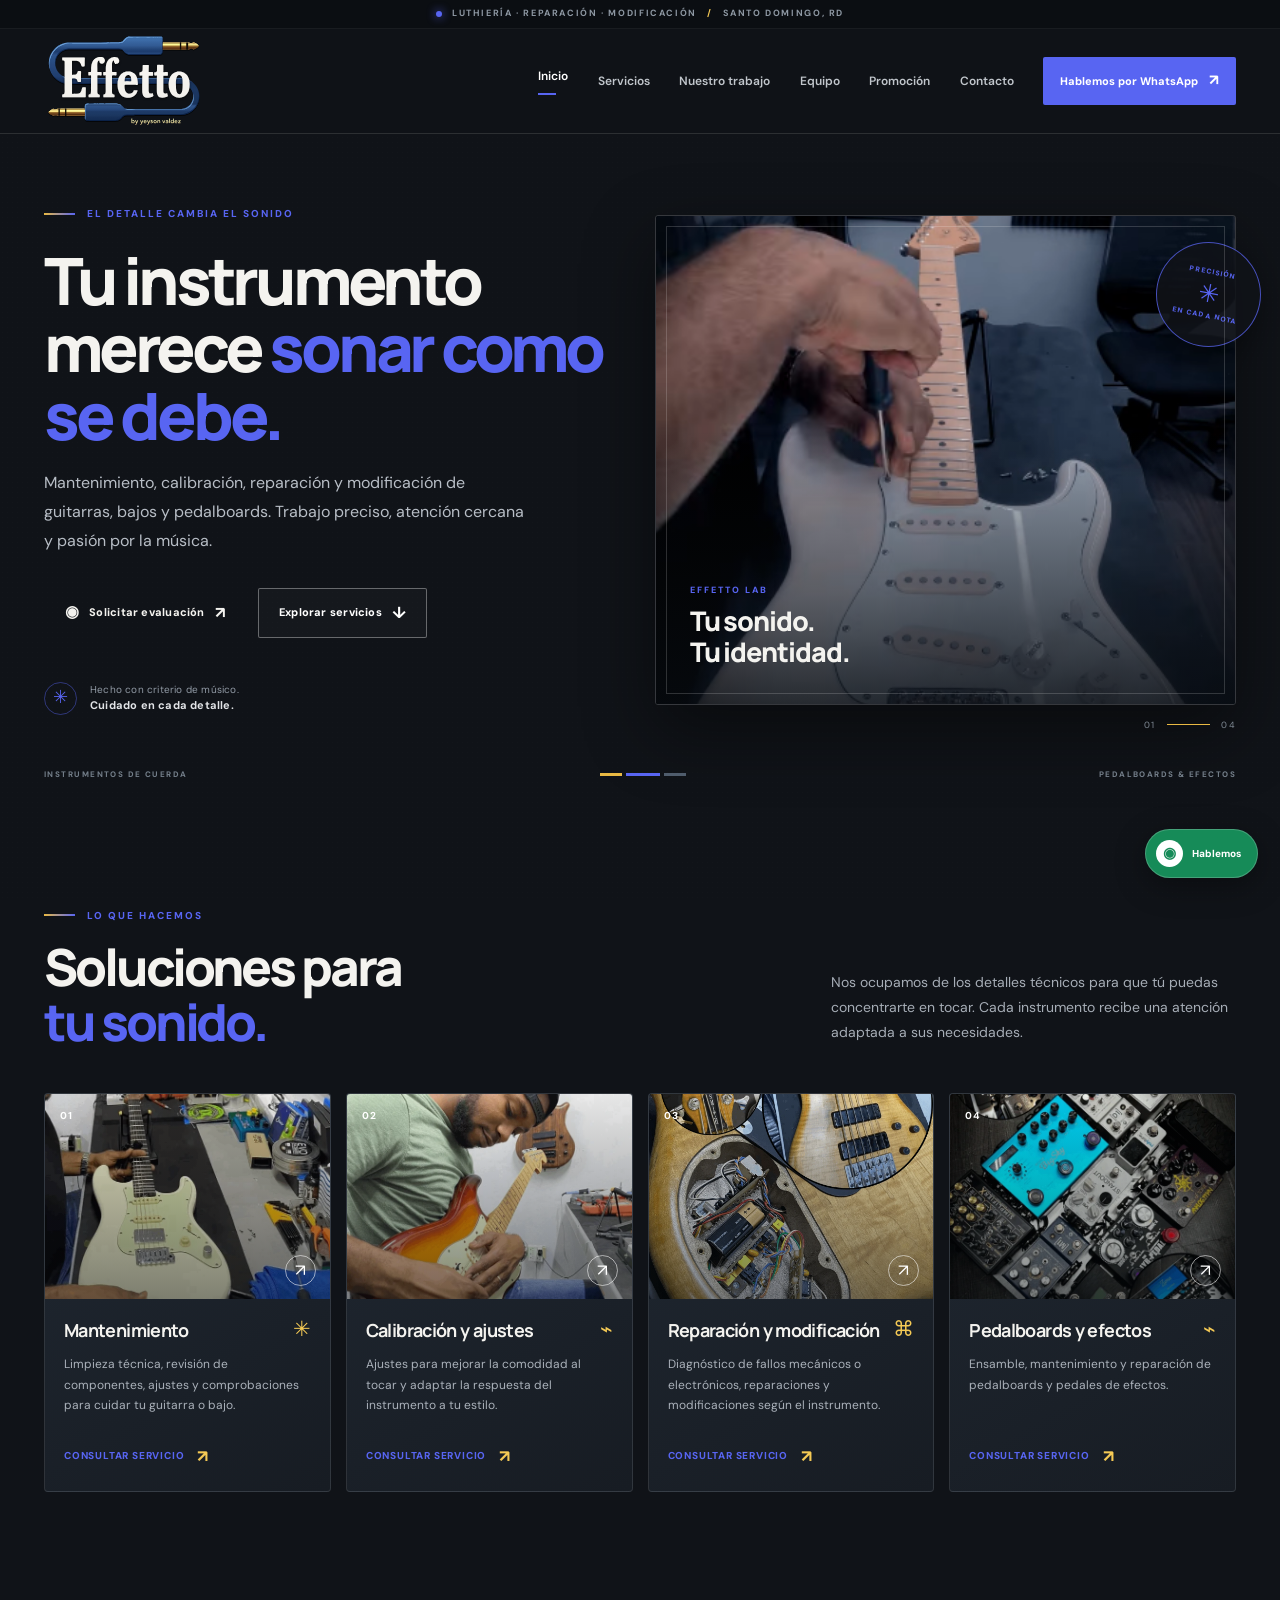
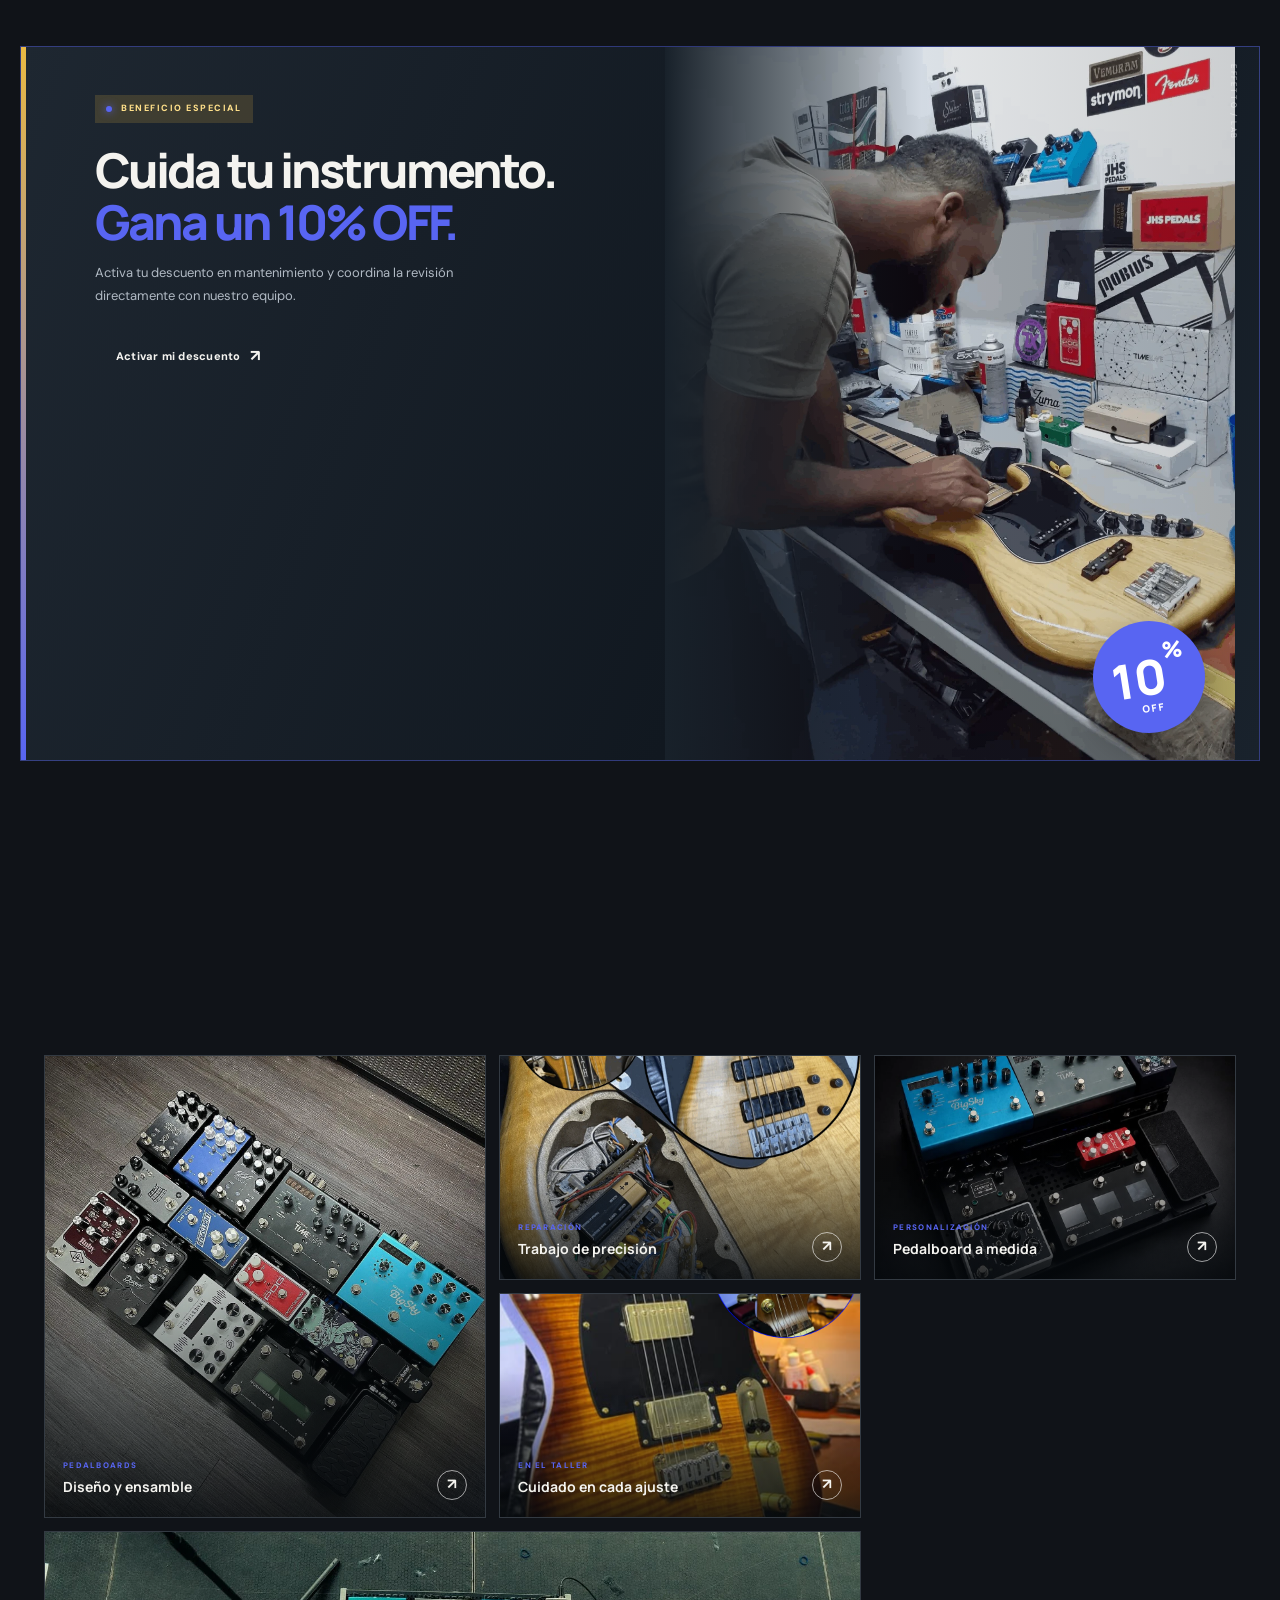
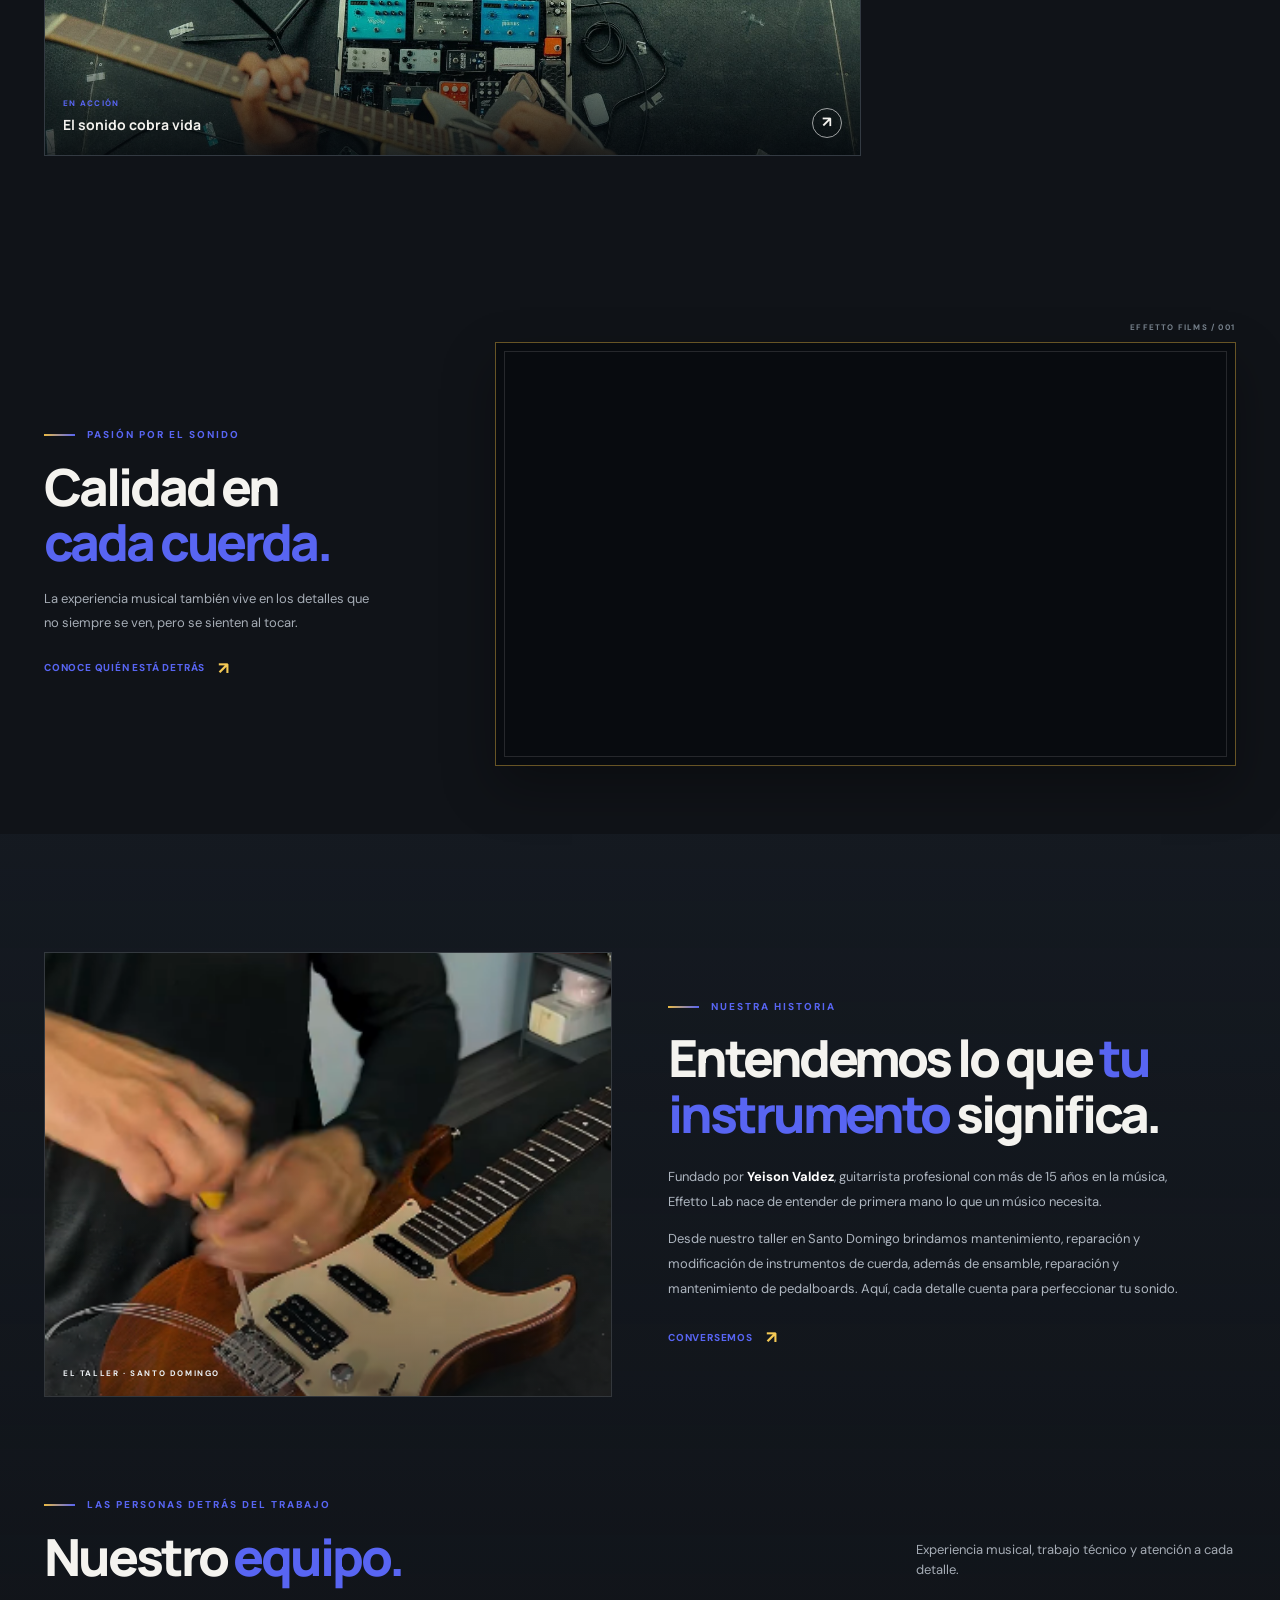
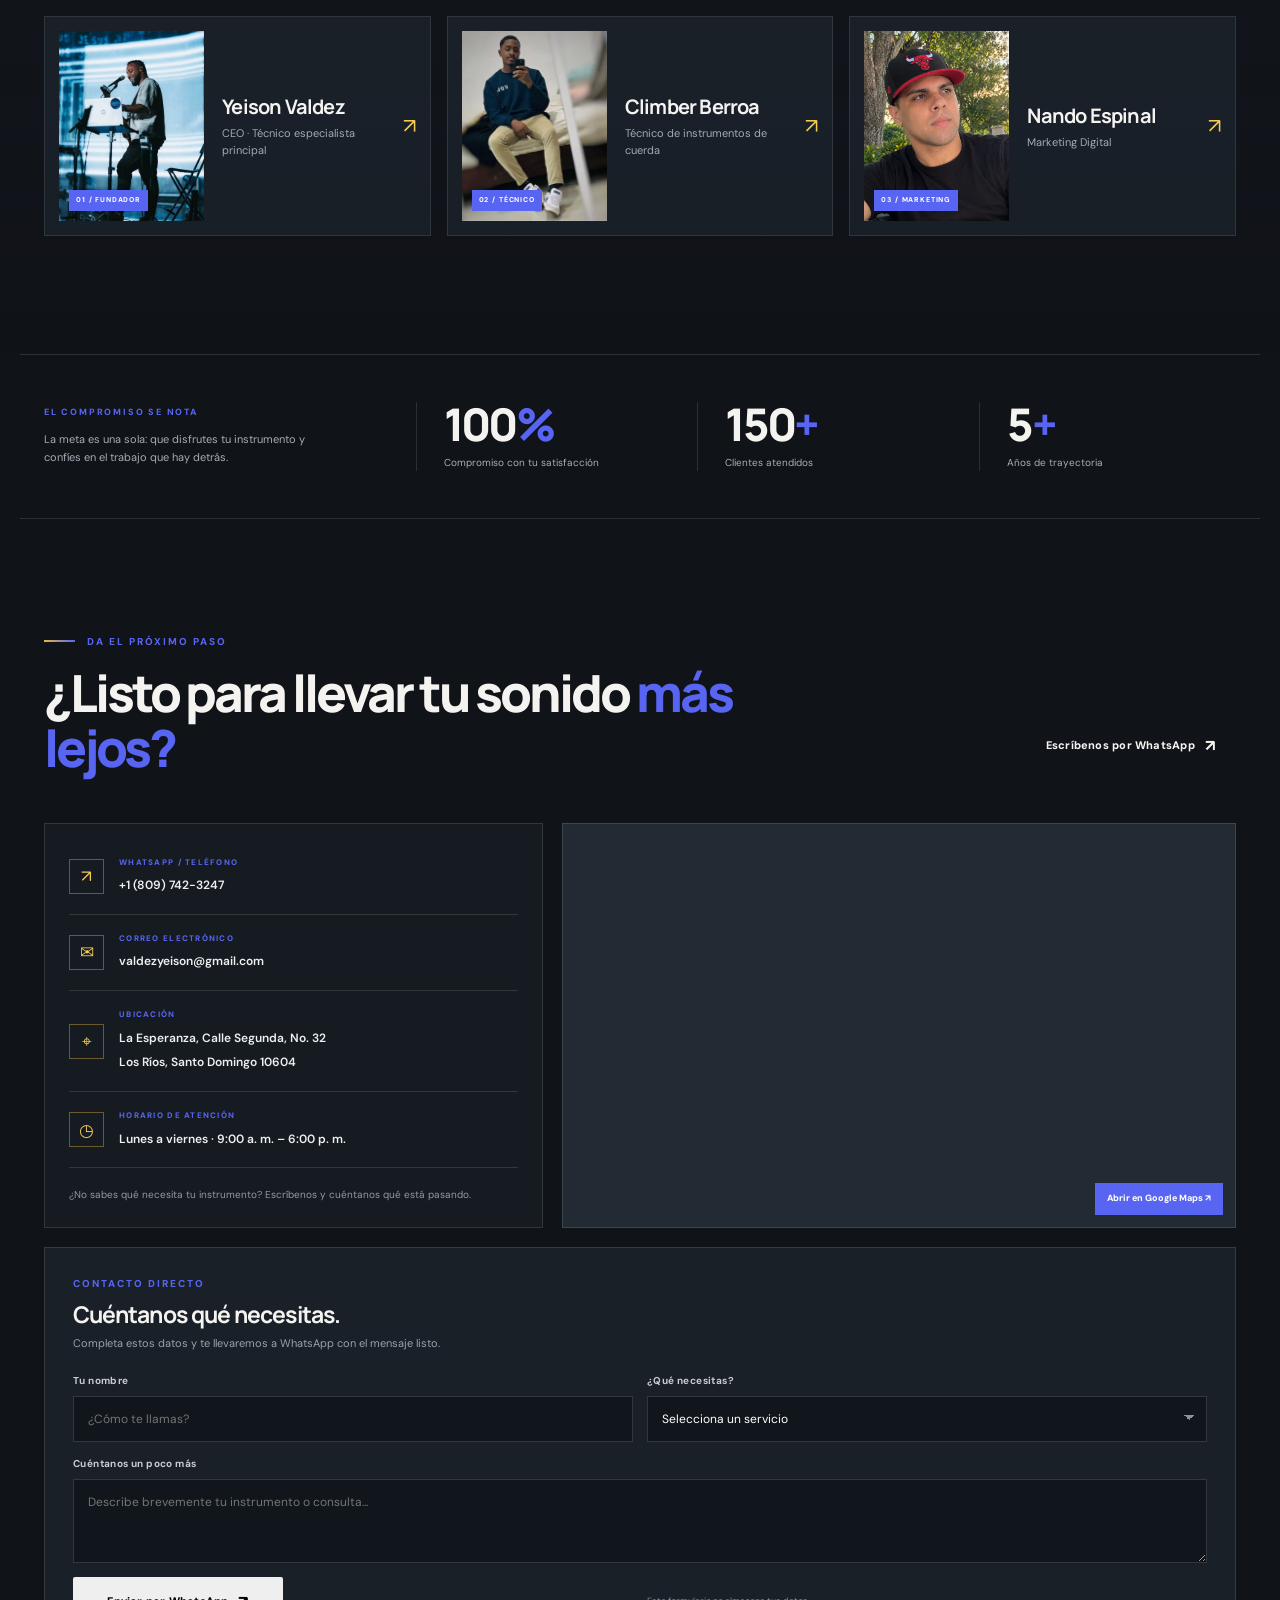
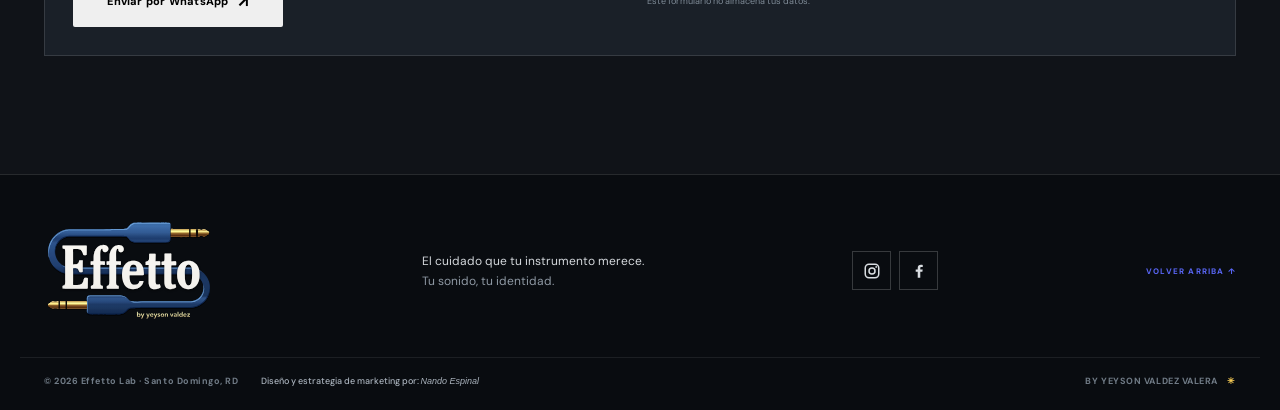
==== commit 91d9e16c: "Update footer signature to full name" ====
--- a/effetto-lab-web/index.html
+++ b/effetto-lab-web/index.html
@@ -183,7 +183,7 @@
     <div class="footer-bottom">
       <span class="footer-copyright">© <span id="year"></span> Effetto Lab · Santo Domingo, RD</span>
       <a class="footer-credit" href="https://www.instagram.com/nandoespinalh/" target="_blank" rel="noopener noreferrer">Diseño y estrategia de marketing por: <em>Nando Espinal</em></a>
-      <span class="footer-signature">BY YEYSON VALDEZ <i>✳</i></span>
+      <span class="footer-signature">BY YEYSON VALDEZ VALERA <i>✳</i></span>
     </div>
   </footer>
 
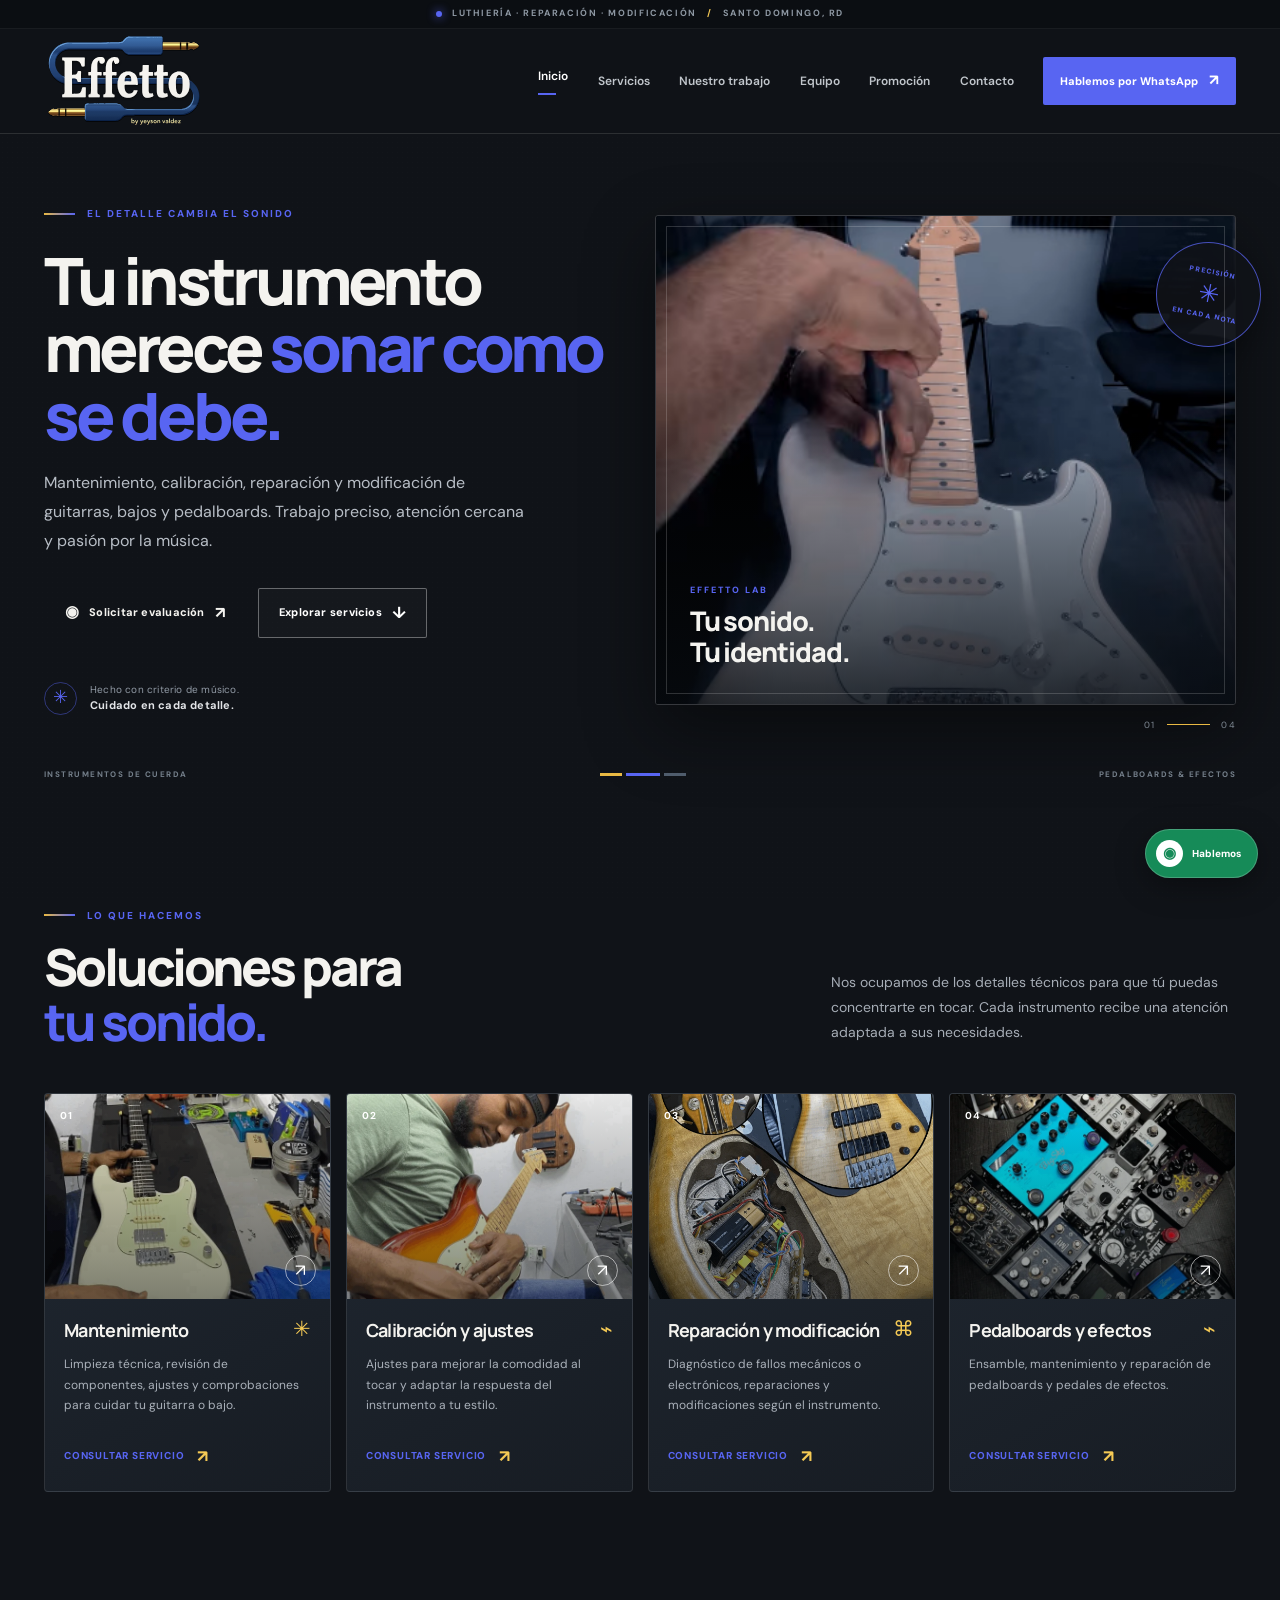
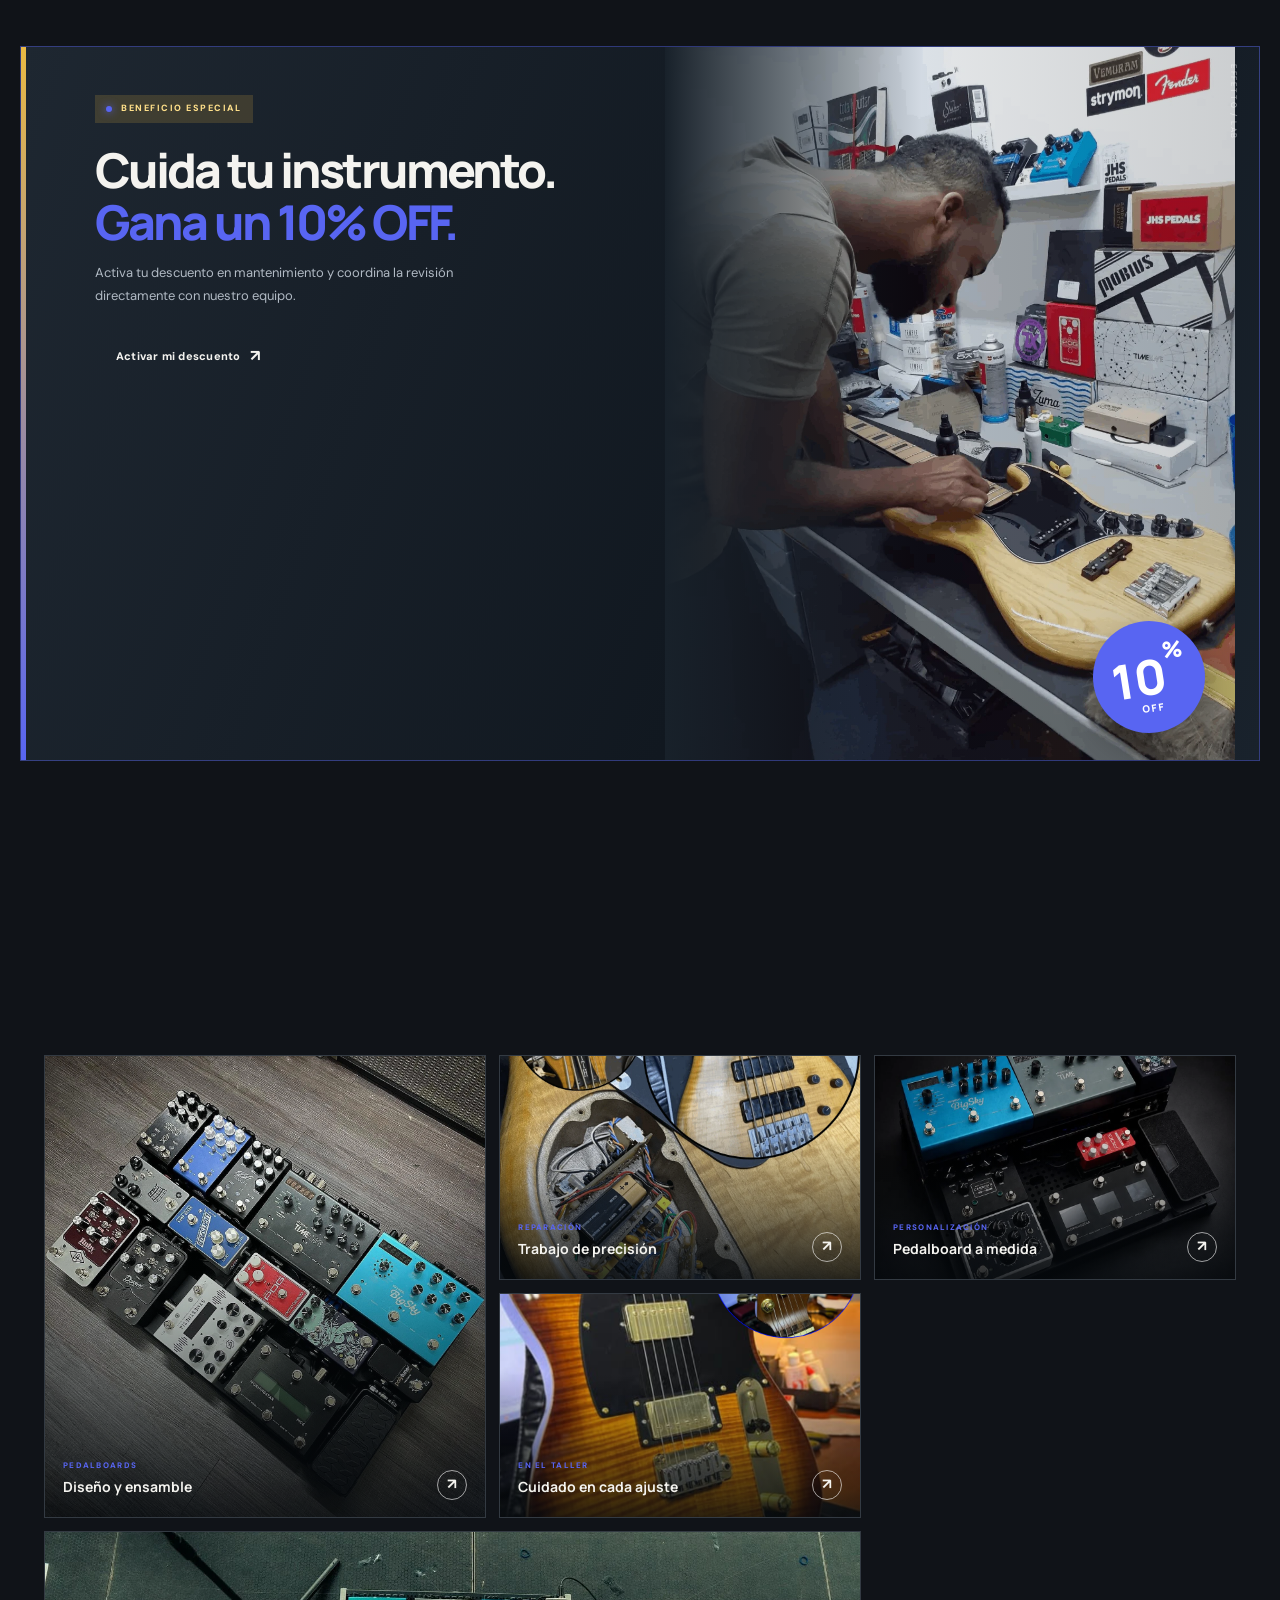
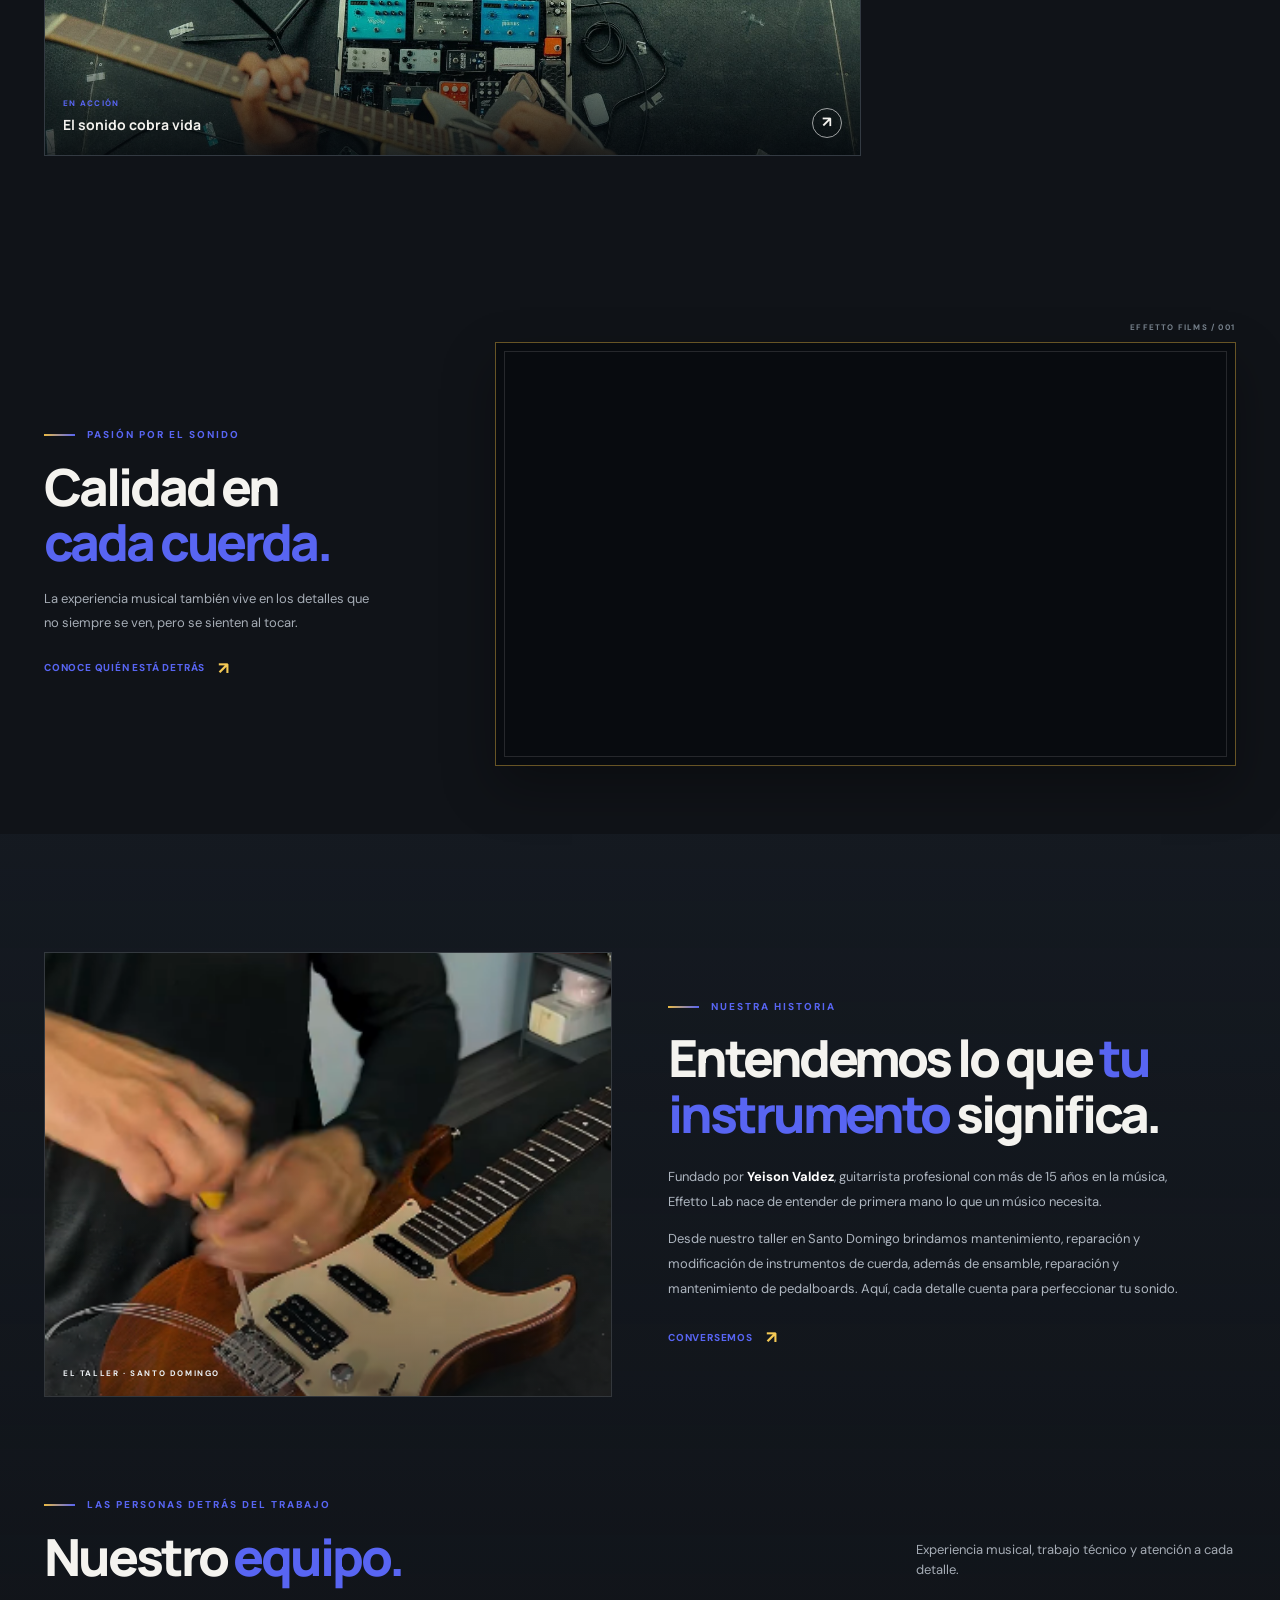
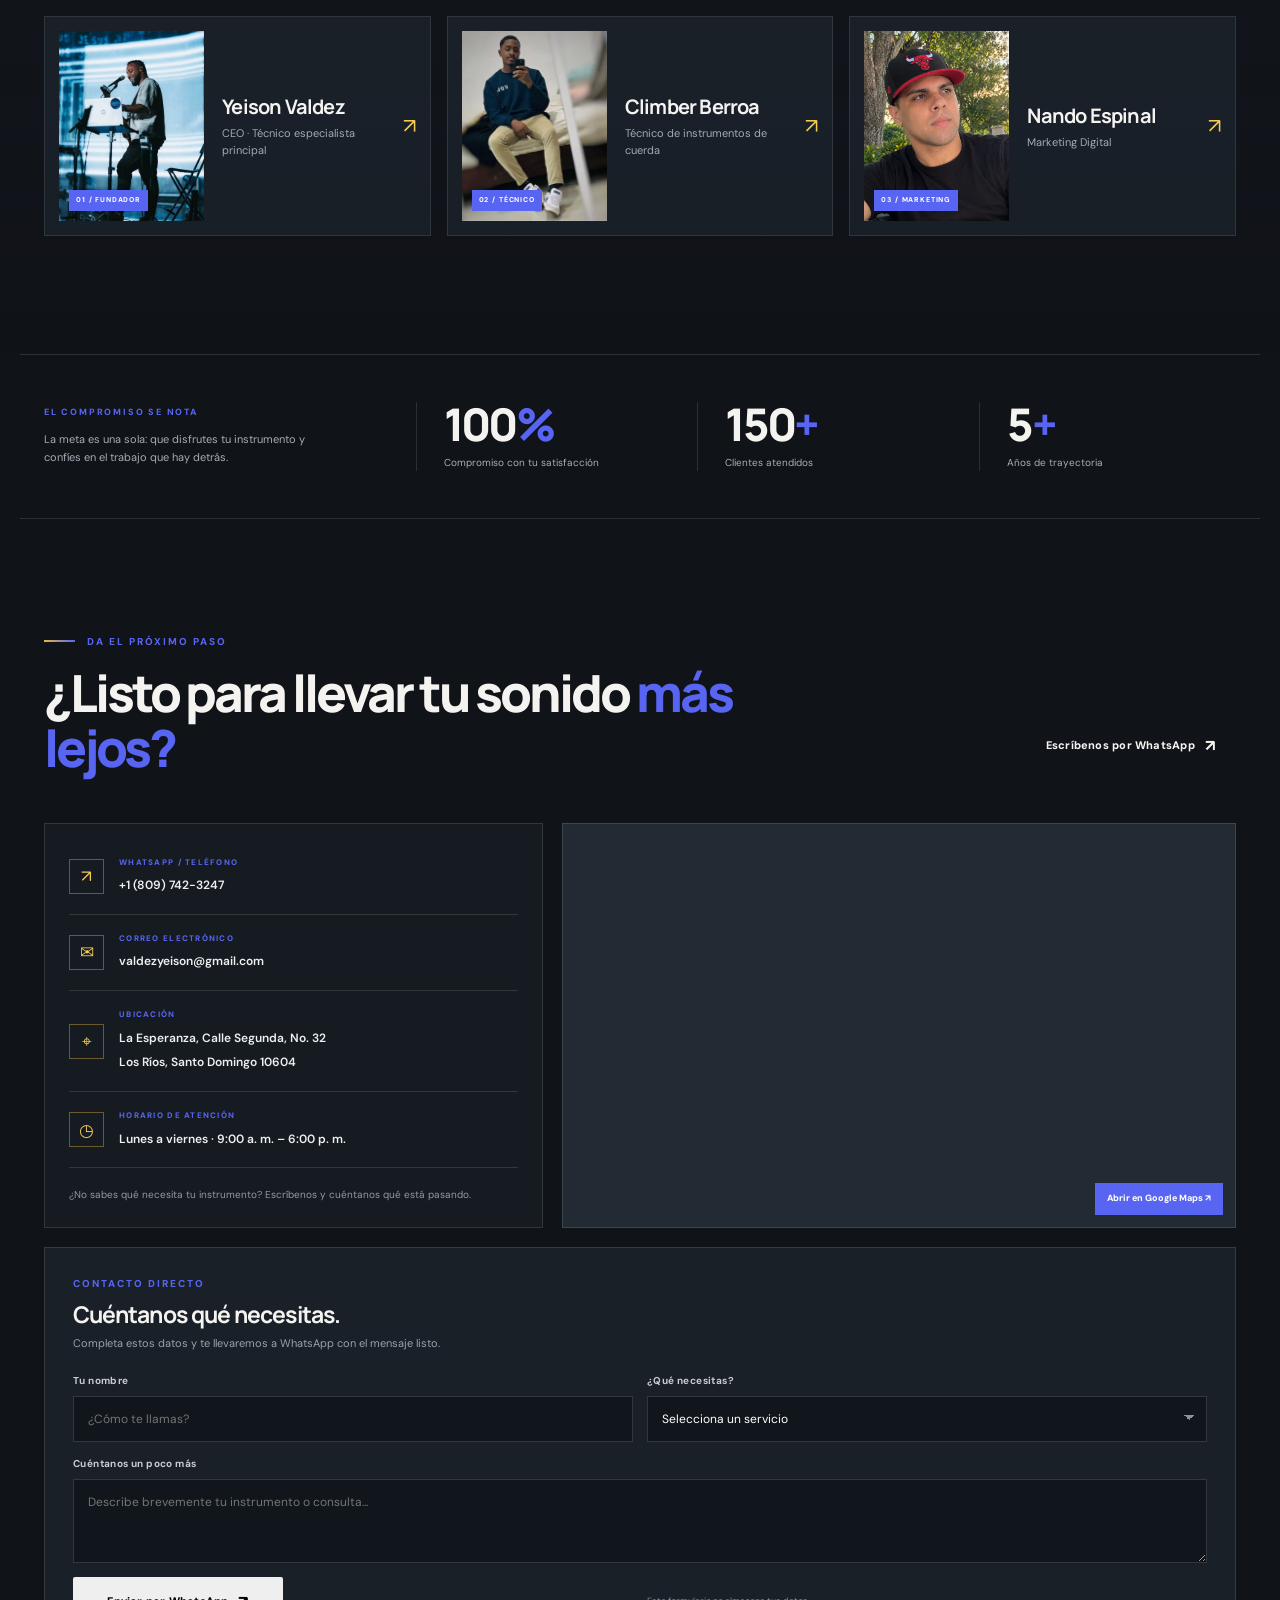
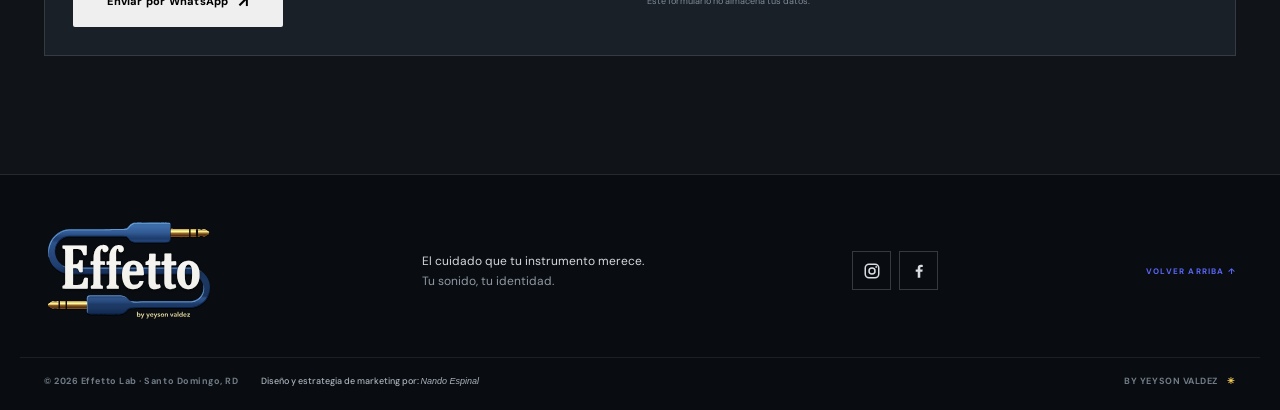
==== commit 877953ed: "Update footer signature to remove full name" ====
--- a/effetto-lab-web/index.html
+++ b/effetto-lab-web/index.html
@@ -183,7 +183,7 @@
     <div class="footer-bottom">
       <span class="footer-copyright">© <span id="year"></span> Effetto Lab · Santo Domingo, RD</span>
       <a class="footer-credit" href="https://www.instagram.com/nandoespinalh/" target="_blank" rel="noopener noreferrer">Diseño y estrategia de marketing por: <em>Nando Espinal</em></a>
-      <span class="footer-signature">BY YEYSON VALDEZ VALERA <i>✳</i></span>
+      <span class="footer-signature">BY YEYSON VALDEZ <i>✳</i></span>
     </div>
   </footer>
 
